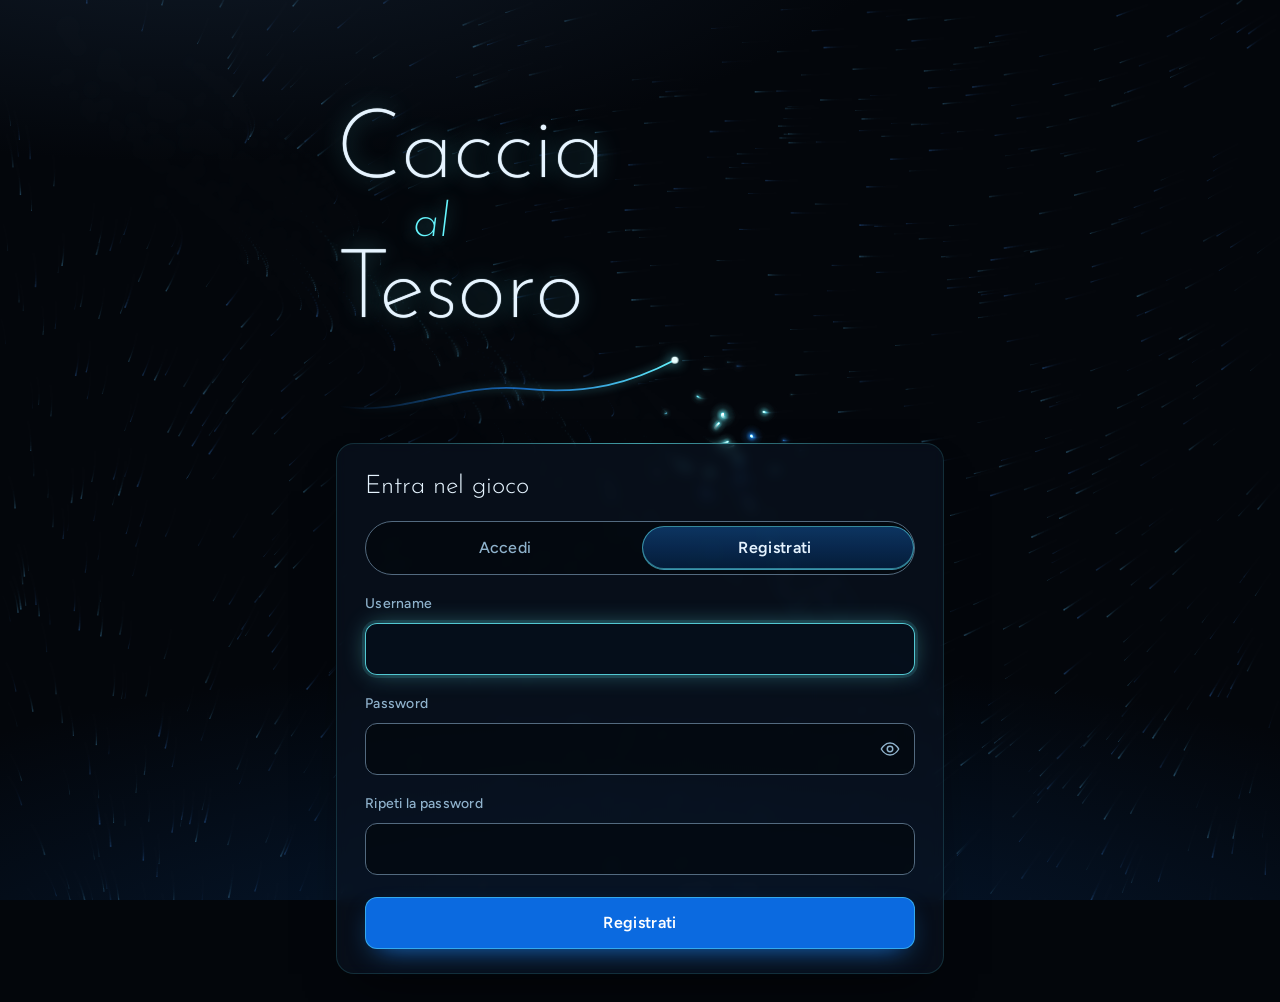
==== index.html @ 1761e74c "fix: remove organizer password note from registration" ====
<!doctype html>
<html lang="it">
<head>
  <meta charset="utf-8">
  <meta name="viewport" content="width=device-width, initial-scale=1, viewport-fit=cover">
  <meta name="theme-color" content="#03060b">
  <meta name="color-scheme" content="dark">
  <title>Caccia al Tesoro</title>
  <meta name="description" content="Una caccia al tesoro tra amici: leggi gli enigmi, uno alla volta, e salva le tue risposte dal telefono.">
  <link rel="icon" href="assets/favicon.svg" type="image/svg+xml">
  <link rel="icon" href="assets/favicon-32.png" type="image/png" sizes="32x32">
  <link rel="apple-touch-icon" href="assets/apple-touch-icon.png">
  <link rel="manifest" href="manifest.webmanifest">
  <meta property="og:type" content="website">
  <meta property="og:locale" content="it_IT">
  <meta property="og:site_name" content="Caccia al Tesoro">
  <meta property="og:title" content="Caccia al Tesoro">
  <meta property="og:description" content="Una caccia al tesoro tra amici: leggi gli enigmi, uno alla volta, e salva le tue risposte dal telefono.">
  <meta property="og:url" content="https://ifrosty-tech.github.io/caccia-al-tesoro-26/">
  <meta property="og:image" content="https://ifrosty-tech.github.io/caccia-al-tesoro-26/assets/og-image.png">
  <meta property="og:image:type" content="image/png">
  <meta property="og:image:width" content="1200">
  <meta property="og:image:height" content="630">
  <meta property="og:image:alt" content="Il titolo Caccia al Tesoro scritto in luce su un mare notturno, con una scia luminosa.">
  <meta name="twitter:card" content="summary_large_image">
  <meta name="twitter:title" content="Caccia al Tesoro">
  <meta name="twitter:description" content="Una caccia al tesoro tra amici: leggi gli enigmi, uno alla volta, e salva le tue risposte dal telefono.">
  <meta name="twitter:image" content="https://ifrosty-tech.github.io/caccia-al-tesoro-26/assets/og-image.png">
  <script>document.documentElement.classList.add("js");</script>
  <link rel="preconnect" href="https://fonts.googleapis.com">
  <link rel="preconnect" href="https://fonts.gstatic.com" crossorigin>
  <link rel="stylesheet" href="https://fonts.googleapis.com/css2?family=Figtree:wght@400;500;600&family=Josefin+Sans:ital,wght@0,200;0,300;0,400;1,200&display=swap">
  <link rel="stylesheet" href="style.css">
</head>
<body>
  <!--
    THESIS: the hunt happens in a black night sea; darkness hides the riddles and living light reveals them. Refuses the parchment-map treasure hunt and the neon hacker terminal.
    OWN-WORLD: abyss #03060b ground, deep current #0a1422 / ghost trace #1a2b3f translucent panels with blue hairlines, electric wake blue for the primary action, luminescent cyan #66f6ff for focus, success and light; thin Josefin Sans display, Figtree body; glow marks state.
    STORY: the player arrives in the dark sea, the title is written in light, they identify themselves, riddles ignite one by one, and saving an answer releases a bloom of light.
    FIRST VIEWPORT: full-bleed living plankton canvas; huge thin stacked title with a glowing wake curve; login panel low in the thumb zone.
    FORM: bioluminescent plankton wake (user-chosen challenger), seed key 5f921f41.
    FINISH: unreviewed and undocumented is unfinished; this build ends with the finish review, the verdict, DESIGN.md, and every shipping raster carrying its provenance
  -->
  <canvas id="sea" class="sea" aria-hidden="true"></canvas>

  <header class="site-header">
    <h1 class="title" aria-label="Caccia al Tesoro">
      <span class="title-line" style="--i: 0" aria-hidden="true">Caccia</span>
      <span class="title-line title-al" style="--i: 1" aria-hidden="true">al</span>
      <span class="title-line" style="--i: 2" aria-hidden="true">Tesoro</span>
      <svg class="wake" viewBox="0 0 320 64" aria-hidden="true" focusable="false">
        <defs>
          <linearGradient id="wake-gradient" x1="0" y1="0" x2="1" y2="0">
            <stop offset="0" stop-color="#1e8bff" stop-opacity="0"></stop>
            <stop offset="0.55" stop-color="#1e8bff" stop-opacity="0.7"></stop>
            <stop offset="1" stop-color="#66f6ff"></stop>
          </linearGradient>
        </defs>
        <path class="wake-path" pathLength="1"
              d="M2 52 C 60 62, 110 30, 170 36 S 270 30, 308 10"></path>
        <circle class="wake-head" cx="308" cy="10" r="3.2"></circle>
      </svg>
    </h1>
    <div id="user-bar" class="user-bar" hidden>
      <span class="user-greeting"><span class="user-hello">Ciao, </span><strong id="user-name"></strong></span>
      <button id="logout-btn" type="button" class="btn-secondary">Esci</button>
    </div>
  </header>

  <main>
    <p id="config-warning" class="notice notice-error" hidden>
      Il sito non è ancora configurato: inserisci l'URL della Web App di Apps Script in
      <code>config.js</code> (vedi README).
    </p>

    <section id="register-section" class="card panel" hidden>
      <h2>Entra nel gioco</h2>
      <form id="register-form" class="auth-form" data-mode="register" novalidate>
        <!-- One form, two modes: the toggle picks what the single submit button does. -->
        <fieldset class="mode-switch">
          <legend class="visually-hidden">Cosa vuoi fare</legend>
          <label class="mode-option">
            <input type="radio" name="auth-mode" value="login">
            <span>Accedi</span>
          </label>
          <label class="mode-option">
            <input type="radio" name="auth-mode" value="register" checked>
            <span>Registrati</span>
          </label>
        </fieldset>

        <div class="field">
          <label for="username-input" class="field-label">Username</label>
          <input id="username-input" name="username" type="text" autocomplete="username"
                 autocapitalize="none" spellcheck="false" minlength="2" maxlength="30" required>
        </div>

        <div class="field">
          <label for="password-input" class="field-label">Password</label>
          <div class="password-wrap">
            <input id="password-input" name="password" type="password" autocomplete="new-password"
                   maxlength="50" required>
            <button id="password-toggle" type="button" class="password-toggle"
                    aria-label="Mostra password" aria-pressed="false" aria-controls="password-input confirm-input">
              <svg class="eye eye-open" viewBox="0 0 24 24" aria-hidden="true" focusable="false">
                <path d="M2.5 12S6 5.5 12 5.5 21.5 12 21.5 12 18 18.5 12 18.5 2.5 12 2.5 12z"></path>
                <circle cx="12" cy="12" r="3"></circle>
              </svg>
              <svg class="eye eye-shut" viewBox="0 0 24 24" aria-hidden="true" focusable="false">
                <path d="M2.5 12S6 5.5 12 5.5 21.5 12 21.5 12 18 18.5 12 18.5 2.5 12 2.5 12z"></path>
                <circle cx="12" cy="12" r="3"></circle>
                <path d="M4 20 20 4"></path>
              </svg>
            </button>
          </div>
        </div>

        <div class="field register-only" id="confirm-field">
          <label for="confirm-input" class="field-label">Ripeti la password</label>
          <input id="confirm-input" name="confirm" type="password" autocomplete="new-password"
                 maxlength="50" aria-describedby="confirm-error">
          <p id="confirm-error" class="field-error" role="alert"></p>
        </div>

        <button id="auth-submit" type="submit" class="auth-submit">Registrati</button>
        <p id="auth-status" class="visually-hidden" role="status"></p>
      </form>
      <p id="register-error" class="error" role="alert"></p>
    </section>

    <section id="puzzles-section" hidden>
      <p id="puzzles-status" class="muted puzzles-status" role="status"></p>
      <!-- Filled by the hash router in app.js: index (#/) or riddle page (#/enigma/<id>). -->
      <div id="puzzles-view"></div>
    </section>
  </main>

  <script src="config.js"></script>
  <script src="plankton.js"></script>
  <script src="app.js"></script>
</body>
</html>
---- style.css ----
/* Night sea world: abyss ground, living plankton light, thin luminous type. */

:root {
  --abyss: #03060b;
  --deep: #0a1422;
  --ghost: #1a2b3f;
  --panel: rgba(10, 20, 34, 0.62);
  --panel-edge: rgba(102, 246, 255, 0.14);
  --field: rgba(3, 6, 11, 0.6);
  --field-edge: #536a7f; /* 3.4:1 against the panel: a field reads as a field */
  --wake: #0b6ae0;
  --wake-bright: #1e8bff;
  --light: #66f6ff;
  --light-soft: rgba(102, 246, 255, 0.35);
  --text: #e6f4ff;
  --muted: #8fb2cc;
  --placeholder: #7d9bb3;
  --error: #ff8f86;
  --radius: 18px;
  --radius-control: 12px;
  --ease-out: cubic-bezier(0.16, 1, 0.3, 1);
  --display: "Josefin Sans", "Futura", "Century Gothic", sans-serif;
  --body: "Figtree", system-ui, -apple-system, "Segoe UI", sans-serif;
  color-scheme: dark;
  accent-color: var(--light);
  scrollbar-color: var(--ghost) transparent;
}

* {
  box-sizing: border-box;
}

html {
  -webkit-text-size-adjust: 100%;
  -webkit-tap-highlight-color: transparent;
}

body {
  margin: 0;
  min-height: 100vh;
  min-height: 100svh;
  display: flex;
  flex-direction: column;
  color: var(--text);
  font: 400 1rem/1.6 var(--body);
  background-color: var(--abyss);
  /* Depth beneath the plankton: deeper water rising from below. */
  background-image:
    radial-gradient(120% 60% at 50% 115%, rgba(11, 60, 120, 0.42), transparent 70%),
    radial-gradient(80% 40% at 15% -10%, rgba(26, 43, 63, 0.55), transparent 70%);
  background-attachment: fixed;
  overflow-x: hidden;
}

::selection {
  background: rgba(102, 246, 255, 0.28);
  color: #ffffff;
}

::-webkit-scrollbar {
  width: 8px;
}

::-webkit-scrollbar-thumb {
  background: var(--ghost);
  border-radius: 8px;
}

.sea {
  position: fixed;
  inset: 0 auto auto 0;
  z-index: -1;
  pointer-events: none;
}

[hidden] {
  display: none !important;
}

/* ---------- Header: hero on login, compact while playing ---------- */

.site-header,
main {
  width: 100%;
  max-width: 640px;
  margin: 0 auto;
  padding-inline: max(16px, env(safe-area-inset-left)) max(16px, env(safe-area-inset-right));
}

.site-header {
  flex: 1;
  display: flex;
  flex-direction: column;
  justify-content: center;
  padding-top: max(40px, env(safe-area-inset-top));
  padding-bottom: 24px;
}

.title {
  position: relative;
  display: flex;
  flex-direction: column;
  margin: 0;
  font-family: var(--display);
  font-weight: 200;
  font-size: clamp(3.6rem, 19vw, 6rem);
  line-height: 0.95;
  letter-spacing: -0.01em;
  color: var(--text);
  text-shadow:
    0 0 1px rgba(230, 244, 255, 0.9),
    0 0 22px rgba(102, 246, 255, 0.38);
}

.title-line {
  display: block;
}

.title-al {
  margin: 0.05em 0 0.02em 1.6em;
  font-size: 0.5em;
  font-style: italic;
  color: var(--light);
  text-shadow: 0 0 18px rgba(102, 246, 255, 0.6);
}

.wake {
  display: block;
  width: min(100%, 22rem);
  height: auto;
  margin-top: 0.1em;
  overflow: visible;
}

.wake-path {
  fill: none;
  stroke: url(#wake-gradient);
  stroke-width: 1.6;
  stroke-linecap: round;
  filter: drop-shadow(0 0 4px rgba(102, 246, 255, 0.7));
}

.wake-head {
  fill: #e9feff;
  filter: drop-shadow(0 0 6px var(--light));
}

.user-bar {
  display: flex;
  align-items: center;
  gap: 12px;
  flex-shrink: 0;
  padding: 4px 4px 4px 14px;
  border: 1px solid var(--panel-edge);
  border-radius: 999px;
  background: var(--panel);
  backdrop-filter: blur(8px);
  -webkit-backdrop-filter: blur(8px);
  font-size: 0.9rem;
  color: var(--muted);
}

.user-bar strong {
  color: var(--text);
  font-weight: 600;
}

/* A long username shortens instead of pushing the header past the screen. */
.user-greeting {
  min-width: 0;
  overflow: hidden;
  text-overflow: ellipsis;
  white-space: nowrap;
}

/* Playing: the title condenses into one quiet line at the top. */
.is-playing .site-header {
  flex: none;
  position: sticky;
  top: 0;
  z-index: 2;
  flex-direction: row;
  flex-wrap: nowrap;
  align-items: center;
  justify-content: space-between;
  gap: 12px;
  padding-top: max(12px, env(safe-area-inset-top));
  padding-bottom: 12px;
  /* Full-width veil (no seam at the column edge on wide screens), content kept in the column. */
  max-width: none;
  padding-inline:
    max(16px, env(safe-area-inset-left), calc((100% - 608px) / 2))
    max(16px, env(safe-area-inset-right), calc((100% - 608px) / 2));
  background: linear-gradient(var(--abyss) 40%, rgba(3, 6, 11, 0));
}

.is-playing .title {
  flex-shrink: 0;
}

.is-playing .user-bar {
  flex-shrink: 1;
  min-width: 0;
}

/* Small phones: the greeting gives way to the name, so the header fits in one row. */
@media (max-width: 379px) {
  .user-hello {
    display: none;
  }
}

.is-playing .title {
  flex-direction: row;
  gap: 0.28em;
  font-size: clamp(1.05rem, 5vw, 1.5rem);
  white-space: nowrap;
  font-weight: 300;
  line-height: 1.2;
  letter-spacing: 0.01em;
}

.is-playing .title-al {
  margin: 0;
  font-size: 1em;
}

.is-playing .wake {
  display: none;
}

/* ---------- Main ---------- */

main {
  padding-bottom: max(28px, env(safe-area-inset-bottom));
}

.is-playing main {
  flex: 1;
}

h2 {
  margin: 0 0 6px;
  font-family: var(--display);
  font-weight: 300;
  font-size: 1.6rem;
  line-height: 1.2;
  letter-spacing: 0;
  text-wrap: balance;
}

p {
  margin: 0;
}

.muted {
  color: var(--muted);
}

.card {
  position: relative;
  background: var(--panel);
  border: 1px solid var(--panel-edge);
  border-radius: var(--radius);
  padding: 22px 20px 20px;
  backdrop-filter: blur(6px);
  -webkit-backdrop-filter: blur(6px);
  box-shadow: 0 24px 48px -24px rgba(0, 0, 0, 0.8);
}

/* A hairline of light along the top edge of every panel. */
.card::before {
  content: "";
  position: absolute;
  top: -1px;
  left: 18px;
  right: 18px;
  height: 1px;
  background: linear-gradient(90deg, transparent, rgba(102, 246, 255, 0.55), transparent);
  pointer-events: none;
}

.row {
  display: flex;
  gap: 10px;
}

.hint {
  margin-top: 16px;
  font-size: 0.875rem;
}

.error {
  margin-top: 10px;
  min-height: 1.6em;
  color: var(--error);
  font-size: 0.95rem;
}

.error:empty {
  margin-top: 0;
  min-height: 0;
}

/* ---------- Controls ---------- */

input[type="text"],
input[type="password"] {
  flex: 1;
  min-width: 0;
  min-height: 50px;
  padding: 12px 16px;
  font: inherit;
  font-size: 1rem; /* 16px keeps iOS from zooming on focus */
  color: var(--text);
  caret-color: var(--light);
  background: var(--field);
  border: 1px solid var(--field-edge);
  border-radius: var(--radius-control);
  transition:
    border-color 0.4s var(--ease-out),
    box-shadow 0.4s var(--ease-out),
    background-color 0.4s var(--ease-out);
}

input::placeholder {
  color: var(--placeholder);
  opacity: 1;
}

input[type="text"]:focus,
input[type="password"]:focus {
  outline: none;
  border-color: rgba(102, 246, 255, 0.8);
  background: rgba(6, 16, 28, 0.85);
  box-shadow:
    0 0 0 3px rgba(102, 246, 255, 0.12),
    0 0 24px -4px rgba(102, 246, 255, 0.45);
}

button {
  position: relative;
  isolation: isolate;
  overflow: hidden;
  min-height: 50px;
  padding: 12px 20px;
  font: inherit;
  font-weight: 600;
  letter-spacing: 0.02em;
  color: #ffffff;
  background: var(--wake);
  border: 1px solid rgba(102, 246, 255, 0.45);
  border-radius: var(--radius-control);
  box-shadow: 0 10px 28px -12px rgba(30, 139, 255, 0.9);
  cursor: pointer;
  touch-action: manipulation;
  transition:
    transform 0.25s var(--ease-out),
    box-shadow 0.4s var(--ease-out),
    border-color 0.4s var(--ease-out);
}

/* Light sweeping through the button like a wake passing under it. */
button::after {
  content: "";
  position: absolute;
  inset: 0;
  z-index: -1;
  background: linear-gradient(110deg, transparent 30%, rgba(190, 252, 255, 0.45) 50%, transparent 70%);
  transform: translateX(-120%);
  transition: transform 0.8s var(--ease-out);
  pointer-events: none;
}

button:hover::after,
button:focus-visible::after,
button:active::after {
  transform: translateX(120%);
}

button:hover {
  box-shadow: 0 12px 32px -10px rgba(30, 139, 255, 1);
}

button:active {
  transform: scale(0.97);
}

button:focus-visible,
a:focus-visible {
  outline: 2px solid var(--light);
  outline-offset: 3px;
}

button:disabled {
  cursor: progress;
  animation: dim-pulse 1.4s ease-in-out infinite;
}

.btn-secondary {
  color: var(--text);
  background: rgba(3, 6, 11, 0.35);
  border-color: var(--field-edge);
  box-shadow: none;
  font-weight: 500;
}

.btn-secondary:hover {
  border-color: rgba(102, 246, 255, 0.6);
  box-shadow: 0 0 20px -6px rgba(102, 246, 255, 0.5);
}

.user-bar .btn-secondary {
  flex-shrink: 0;
  min-height: 44px;
  padding: 6px 18px;
  border-radius: 999px;
}

@keyframes dim-pulse {
  50% {
    opacity: 0.6;
    box-shadow: 0 0 26px -6px rgba(102, 246, 255, 0.7);
  }
}

/* ---------- Loader: a glint of light runs down a small wake, and its head flares ---------- */

.loader {
  --loader-base: rgba(143, 178, 204, 0.3);
  --loader-light: var(--light);
  --loader-beat: 1.8s;
  display: inline-flex;
  align-items: center;
  gap: 10px;
  max-width: 100%;
  /* Top, not middle: the loader then adds nothing to the line box it replaces. */
  vertical-align: top;
}

.loader-wake {
  flex-shrink: 0;
  width: 42px;
  height: 14px;
  overflow: visible;
}

.loader-wake path {
  fill: none;
  stroke-linecap: round;
}

.loader-trail {
  stroke: var(--loader-base);
  stroke-width: 1.4;
}

/* One dash shorter than the path, starting before it and ending past it: a travelling glint. */
.loader-haze,
.loader-glint {
  stroke: var(--loader-light);
  stroke-dasharray: 0.34 1.4;
  stroke-dashoffset: 0.34;
  animation: loader-run var(--loader-beat) cubic-bezier(0.5, 0, 0.3, 1) infinite;
}

.loader-haze {
  stroke-width: 4.5;
  opacity: 0.25;
}

.loader-glint {
  stroke-width: 1.7;
}

.loader-head {
  fill: var(--loader-light);
  transform-box: fill-box;
  transform-origin: center;
  animation: loader-flare var(--loader-beat) ease-out infinite;
}

/* Plankton beside the wake light up as the glint passes them. */
.loader-speck {
  fill: var(--loader-light);
  opacity: 0.12;
  animation: loader-twinkle var(--loader-beat) ease-in-out infinite;
}

.loader-speck-far {
  animation-delay: 0.4s;
}

.loader-text {
  min-width: 0;
}

@keyframes loader-run {
  to {
    stroke-dashoffset: -1.06;
  }
}

@keyframes loader-flare {
  0%,
  52%,
  100% {
    opacity: 0.45;
    transform: scale(0.8);
  }
  68% {
    opacity: 1;
    transform: scale(1.4);
  }
}

@keyframes loader-twinkle {
  0%,
  100% {
    opacity: 0.12;
  }
  35% {
    opacity: 0.85;
  }
}

/* Reduced motion: the whole wake stays lit and only breathes, still reading as "working". */
@keyframes loader-breathe {
  50% {
    opacity: 0.4;
  }
}

/* The pending button keeps its size and colour; the loader inside it is the signal. */
button.is-pending {
  animation: none;
}

/* Save waits beside its status line: the button itself just rests. */
.answer-form button.is-pending {
  opacity: 0.6;
}

.auth-submit .loader {
  --loader-base: rgba(233, 254, 255, 0.32);
  --loader-light: #e9feff;
}

/* One line, always: the button never grows while it waits. */
.auth-submit .loader-text {
  overflow: hidden;
  white-space: nowrap;
  text-overflow: ellipsis;
}

/* Saved: a ring of light with a check that draws itself. */
.check-badge {
  flex-shrink: 0;
  width: 18px;
  height: 18px;
  overflow: visible;
}

.badge-ring {
  fill: rgba(102, 246, 255, 0.14);
  stroke: var(--light);
  stroke-width: 1.2;
}

.badge-check {
  fill: none;
  stroke: #e9feff;
  stroke-width: 1.8;
  stroke-linecap: round;
  stroke-linejoin: round;
  stroke-dasharray: 1;
  stroke-dashoffset: 1;
  animation: badge-draw 0.5s var(--ease-out) 0.1s forwards;
}

@keyframes badge-draw {
  to {
    stroke-dashoffset: 0;
  }
}

/* ---------- Login / registration: one form, two modes ---------- */

.auth-form {
  display: flex;
  flex-direction: column;
  gap: 18px;
  margin-top: 18px;
}

/* Segmented toggle built from native radios: arrow keys move between the modes. */
.mode-switch {
  position: relative;
  display: grid;
  grid-template-columns: 1fr 1fr;
  margin: 0;
  padding: 4px;
  min-width: 0;
  border: 1px solid var(--field-edge);
  border-radius: 999px;
  background: var(--field);
}

/* The lit half slides under the chosen mode. */
.mode-switch::before {
  content: "";
  position: absolute;
  top: 4px;
  bottom: 4px;
  left: 4px;
  width: calc(50% - 4px);
  border: 1px solid rgba(102, 246, 255, 0.5);
  border-radius: 999px;
  background: linear-gradient(180deg, rgba(30, 139, 255, 0.34), rgba(11, 106, 224, 0.2));
  box-shadow: inset 0 -1px 0 rgba(102, 246, 255, 0.45);
  transition: transform 0.45s var(--ease-out);
  pointer-events: none;
}

.auth-form[data-mode="register"] .mode-switch::before {
  transform: translateX(100%);
}

.mode-option {
  position: relative;
  z-index: 1;
  display: grid;
  cursor: pointer;
}

.mode-option input {
  position: absolute;
  inset: 0;
  margin: 0;
  opacity: 0;
  cursor: pointer;
}

.mode-option span {
  display: grid;
  place-items: center;
  min-height: 44px;
  border-radius: 999px;
  font-weight: 500;
  letter-spacing: 0.02em;
  color: var(--muted);
  transition: color 0.3s var(--ease-out);
}

.mode-option input:checked + span {
  color: var(--text);
  font-weight: 600;
}

.mode-option:hover input:not(:checked):not(:disabled) + span {
  color: var(--text);
}

.mode-option input:focus-visible + span {
  outline: 2px solid var(--light);
  outline-offset: 2px;
}

.mode-option input:disabled,
.mode-option input:disabled + span {
  cursor: progress;
}

.field {
  display: flex;
  flex-direction: column;
  gap: 8px;
}

.field-label {
  font-size: 0.875rem;
  font-weight: 500;
  letter-spacing: 0.02em;
  color: var(--muted);
}

.field-error {
  font-size: 0.9rem;
  line-height: 1.45;
  color: var(--error);
}

.field-error:empty {
  display: none;
}

input[aria-invalid="true"],
input[aria-invalid="true"]:focus {
  border-color: var(--error);
}

/* Fields that only exist while registering. */
.auth-form[data-mode="login"] .register-only {
  display: none;
}

.password-wrap {
  position: relative;
  display: flex;
}

.password-wrap input {
  padding-right: 52px;
}

/* Show/hide sits inside the field, out of the way of the text. */
.password-toggle {
  position: absolute;
  top: 50%;
  right: 3px;
  display: grid;
  place-items: center;
  width: 44px;
  min-height: 44px;
  height: 44px;
  padding: 0;
  color: var(--muted);
  background: transparent;
  border: 0;
  border-radius: 10px;
  box-shadow: none;
  transform: translateY(-50%);
}

.password-toggle::after {
  display: none;
}

.password-toggle:hover {
  color: var(--light);
  box-shadow: none;
}

.password-toggle:active {
  transform: translateY(-50%) scale(0.92);
}

.password-toggle:disabled {
  animation: none;
  opacity: 0.5;
}

.eye {
  width: 22px;
  height: 22px;
  fill: none;
  stroke: currentColor;
  stroke-width: 1.6;
  stroke-linecap: round;
  stroke-linejoin: round;
}

.eye-shut,
.password-toggle[aria-pressed="true"] .eye-open {
  display: none;
}

.password-toggle[aria-pressed="true"] .eye-shut {
  display: block;
}

.auth-submit {
  margin-top: 4px;
}

/* ---------- Riddles ---------- */

.puzzles-status:empty {
  display: none;
}

.puzzles-status {
  padding: 32px 0;
  text-align: center;
  font-family: var(--display);
  font-weight: 300;
  font-size: 1.25rem;
  animation: breathe 2.4s ease-in-out infinite;
}

@keyframes breathe {
  50% {
    color: var(--text);
    text-shadow: 0 0 16px var(--light-soft);
  }
}

/* Route headings take focus for screen readers; the view change itself is the visible cue. */
.view [tabindex="-1"]:focus {
  outline: none;
}

.chevron {
  flex-shrink: 0;
  width: 20px;
  height: 20px;
  fill: none;
  stroke: currentColor;
  stroke-width: 1.6;
  stroke-linecap: round;
  stroke-linejoin: round;
}

/* Index: the collected clues, counted and drawn as a line of light. */
.progress {
  display: grid;
  grid-template-columns: minmax(0, 1fr) auto;
  align-items: baseline;
  column-gap: 16px;
  margin: 16px 0 28px;
}

.progress-title {
  margin: 0;
  font-size: clamp(1.9rem, 8.5vw, 2.5rem);
  font-weight: 200;
  line-height: 1.1;
  text-shadow: 0 0 18px rgba(102, 246, 255, 0.3);
}

.progress-count {
  font-family: var(--display);
  font-weight: 300;
  font-size: 1.25rem;
  letter-spacing: 0.06em;
  color: var(--muted);
  font-variant-numeric: tabular-nums;
  white-space: nowrap;
}

.progress-found {
  font-weight: 400;
  color: var(--light);
  text-shadow: 0 0 12px rgba(102, 246, 255, 0.6);
}

/* One segment per riddle, in the same order as the tiles. */
.progress-line {
  grid-column: 1 / -1;
  display: flex;
  gap: 6px;
  margin-top: 16px;
}

.progress-line span {
  flex: 1;
  height: 2px;
  border-radius: 2px;
  background: rgba(143, 178, 204, 0.2);
}

.progress-line .is-lit {
  background: linear-gradient(90deg, var(--wake-bright), var(--light));
  box-shadow: 0 0 8px rgba(102, 246, 255, 0.65);
}

/* The clue just collected draws itself into the line. */
.progress-line .is-fresh {
  transform-origin: left center;
  animation: kindle 1.4s var(--ease-out) 0.35s backwards;
}

@keyframes kindle {
  from {
    transform: scaleX(0);
    box-shadow: none;
  }
}

.route-notice {
  margin: 16px 0 0;
  padding: 12px 16px;
  border: 1px solid var(--panel-edge);
  border-radius: var(--radius-control);
  background: var(--panel);
  font-size: 0.95rem;
}

.tiles {
  display: flex;
  flex-direction: column;
  gap: 12px;
  margin: 0;
  padding: 0;
  list-style: none;
}

/* Each tile is one tap target: light, title and clue, chevron. */
.tile {
  position: relative;
  display: grid;
  grid-template-columns: auto minmax(0, 1fr) auto;
  align-items: center;
  column-gap: 14px;
  min-height: 80px;
  padding: 16px 12px 16px 18px;
  color: var(--text);
  text-decoration: none;
  background: rgba(10, 20, 34, 0.42);
  border: 1px solid rgba(143, 178, 204, 0.12);
  border-radius: var(--radius);
  backdrop-filter: blur(6px);
  -webkit-backdrop-filter: blur(6px);
  touch-action: manipulation;
  transition:
    background-color 0.4s var(--ease-out),
    border-color 0.4s var(--ease-out),
    box-shadow 0.5s var(--ease-out),
    transform 0.25s var(--ease-out);
}

.tile.is-solved {
  background: var(--panel);
  border-color: var(--panel-edge);
  box-shadow: 0 24px 48px -28px rgba(0, 0, 0, 0.85);
}

/* The panel's hairline of light, only on collected clues. */
.tile.is-solved::before {
  content: "";
  position: absolute;
  top: -1px;
  left: 18px;
  right: 18px;
  height: 1px;
  background: linear-gradient(90deg, transparent, rgba(102, 246, 255, 0.55), transparent);
  pointer-events: none;
}

.tile:hover {
  background: rgba(14, 28, 46, 0.7);
  border-color: rgba(102, 246, 255, 0.4);
  box-shadow: 0 18px 40px -24px rgba(30, 139, 255, 0.75);
}

.tile:active {
  transform: scale(0.985);
  transition-duration: 0.1s;
}

/* Dark: a hollow ring. Collected: a living point of light. */
/* Sits on the title's first line, however many lines the title takes. */
.tile-light {
  align-self: start;
  margin-top: 8px;
  width: 10px;
  height: 10px;
  border-radius: 50%;
  border: 1px solid rgba(143, 178, 204, 0.5);
}

.tile.is-solved .tile-light {
  border-color: transparent;
  background: #e9feff;
  box-shadow:
    0 0 0 3px rgba(102, 246, 255, 0.14),
    0 0 12px 2px var(--light);
}

.tile-body {
  display: flex;
  flex-direction: column;
  gap: 4px;
  min-width: 0;
}

.tile-title {
  margin: 0;
  font-family: var(--display);
  font-weight: 300;
  font-size: clamp(1.2rem, 5.6vw, 1.375rem);
  line-height: 1.2;
  overflow-wrap: anywhere;
}

.tile-clue {
  font-size: 0.9375rem;
  line-height: 1.45;
  color: var(--muted);
  overflow-wrap: anywhere;
}

/* The collected answer, kept to two lines on the index. */
.tile.is-solved .tile-clue {
  display: -webkit-box;
  -webkit-box-orient: vertical;
  -webkit-line-clamp: 2;
  line-clamp: 2;
  overflow: hidden;
  font-weight: 500;
  color: #bdf8ff;
}

.tile-arrow {
  color: var(--muted);
  transition:
    color 0.4s var(--ease-out),
    transform 0.4s var(--ease-out);
}

.tile:hover .tile-arrow,
.tile:focus-visible .tile-arrow {
  color: var(--light);
  transform: translateX(3px);
}

/* Locked: the ring waits, breathing faintly, while the time runs down. */
.tile.is-locked .tile-title {
  color: var(--muted);
}

.tile.is-locked .tile-light {
  border-color: rgba(102, 246, 255, 0.5);
  animation: tile-wait 3.2s ease-in-out infinite;
}

@keyframes tile-wait {
  50% {
    border-color: rgba(102, 246, 255, 0.9);
    box-shadow: 0 0 10px 1px rgba(102, 246, 255, 0.45);
  }
}

.tile-countdown {
  color: var(--light);
  font-weight: 500;
  letter-spacing: 0.04em;
  font-variant-numeric: tabular-nums;
  white-space: nowrap;
}

/* Riddle page */
.riddle-nav {
  display: flex;
  align-items: center;
  justify-content: space-between;
  gap: 12px;
  margin: 8px 0 12px;
}

.back-link {
  display: inline-flex;
  align-items: center;
  gap: 4px;
  min-height: 44px;
  margin-left: -10px;
  padding: 0 16px 0 8px;
  border-radius: 999px;
  color: var(--muted);
  font-weight: 500;
  text-decoration: none;
  touch-action: manipulation;
  transition: color 0.4s var(--ease-out);
}

.back-link:hover {
  color: var(--light);
}

.back-arrow {
  transform: scaleX(-1);
  transition: transform 0.4s var(--ease-out);
}

.back-link:hover .back-arrow {
  transform: scaleX(-1) translateX(3px);
}

/* Where this riddle sits in the hunt: "I di II". */
.riddle-position {
  /* Josefin sits high in its line box: nudged onto the back link's baseline. */
  padding: 3px 4px 0 0;
  font-family: var(--display);
  font-weight: 400;
  font-size: 1.0625rem;
  letter-spacing: 0.05em;
  color: var(--muted);
  white-space: nowrap;
}

.riddle-position-current {
  font-weight: 400;
  color: var(--light);
}

.riddle-head {
  margin-bottom: 20px;
}

.riddle-title {
  margin: 0;
  font-size: clamp(2.1rem, 10vw, 2.75rem);
  font-weight: 200;
  line-height: 1.1;
  text-shadow: 0 0 18px rgba(102, 246, 255, 0.3);
}

.riddle-subtitle {
  margin-top: 10px;
  max-width: 40ch;
  font-family: var(--display);
  font-weight: 300;
  font-style: italic;
  font-size: 1.25rem;
  line-height: 1.35;
  color: #bdf8ff;
  text-wrap: balance;
}

.puzzle-text {
  max-width: 62ch;
  margin-bottom: 28px;
  white-space: pre-line;
  font-size: 1.0625rem;
  line-height: 1.7;
  overflow-wrap: break-word;
}

.puzzle-text.is-empty {
  display: none;
}

/* The player is the riddle: a small label and a wake hairline name it. */
.riddle-media {
  margin-bottom: 28px;
}

.riddle-media .audio-player {
  margin-bottom: 0;
}

.media-label {
  display: flex;
  align-items: center;
  gap: 12px;
  margin-bottom: 12px;
  font-size: 0.8125rem;
  font-weight: 500;
  letter-spacing: 0.06em;
  color: var(--muted);
}

.media-label::after {
  content: "";
  flex: 1;
  height: 1px;
  background: linear-gradient(90deg, rgba(102, 246, 255, 0.35), transparent);
}

/* Optional hint, folded until asked for. */
.riddle-hint {
  margin: -8px 0 24px;
}

.riddle-hint summary {
  display: inline-flex;
  align-items: center;
  gap: 6px;
  min-height: 44px;
  margin-left: -2px;
  padding: 0 4px 0 2px;
  border-radius: 999px;
  color: var(--muted);
  font-weight: 500;
  list-style: none;
  cursor: pointer;
  touch-action: manipulation;
  transition: color 0.3s var(--ease-out);
}

.riddle-hint summary::-webkit-details-marker {
  display: none;
}

.riddle-hint summary:hover,
.riddle-hint[open] summary {
  color: var(--light);
}

.riddle-hint summary:focus-visible {
  outline: 2px solid var(--light);
  outline-offset: 3px;
}

.hint-arrow {
  width: 18px;
  height: 18px;
  transform: rotate(90deg);
  transition: transform 0.35s var(--ease-out);
}

.riddle-hint[open] .hint-arrow {
  transform: rotate(-90deg);
}

.riddle-hint-text {
  max-width: 62ch;
  margin-top: 4px;
  padding-left: 14px;
  border-left: 1px solid rgba(102, 246, 255, 0.35);
  white-space: pre-line;
  line-height: 1.6;
  overflow-wrap: break-word;
}

/* The answer sits apart from the riddle, behind a faint line of water. */
.answer-form {
  padding-top: 20px;
  border-top: 1px solid rgba(143, 178, 204, 0.14);
}

.answer-label {
  display: block;
  margin-bottom: 10px;
  font-size: 0.875rem;
  font-weight: 500;
  letter-spacing: 0.02em;
  color: var(--muted);
}

.save-status {
  display: flex;
  align-items: center;
  gap: 8px;
  margin-top: 10px;
  min-height: 1.5em;
  font-size: 0.9rem;
  line-height: 1.5; /* text, loader and badge all fit the reserved line: no jump */
  color: var(--muted);
}

.save-status.ok {
  color: var(--light);
  text-shadow: 0 0 12px rgba(102, 246, 255, 0.55);
}

.save-status.error {
  color: var(--error);
}

/* ---------- Riddle media: an orb of light that sends pulses down its wake ---------- */

/* The orb carries the light around its button: halo, ripples, searching arc. */
.orb {
  --orb: 52px;
  position: relative;
  isolation: isolate;
  display: grid;
  width: var(--orb);
  height: var(--orb);
}

.orb::before,
.orb::after {
  content: "";
  position: absolute;
  z-index: -1;
  border-radius: 50%;
  pointer-events: none;
}

/* Ripple or searching arc; dark otherwise. */
.orb::before {
  inset: 0;
  opacity: 0;
}

/* Halo: the water around the orb glows. */
.orb::after {
  inset: -16px;
  background: radial-gradient(closest-side, rgba(102, 246, 255, 0.36), rgba(30, 139, 255, 0.16) 60%, transparent);
  opacity: 0;
  transition: opacity 0.9s var(--ease-out);
}

.orb-button {
  display: grid;
  place-items: center;
  width: var(--orb);
  min-height: var(--orb);
  height: var(--orb);
  padding: 0;
  border-radius: 50%;
  color: #e9feff;
  background: radial-gradient(circle at 50% 35%, var(--wake-bright), var(--wake) 70%);
  border-color: var(--light-soft);
  box-shadow:
    0 8px 22px -10px rgba(30, 139, 255, 0.95),
    0 0 18px -6px rgba(102, 246, 255, 0.45);
  transition:
    transform 0.25s var(--ease-out),
    box-shadow 0.4s var(--ease-out),
    border-color 0.6s var(--ease-out),
    opacity 0.6s var(--ease-out);
}

.orb-button:hover {
  box-shadow:
    0 10px 26px -8px rgba(30, 139, 255, 1),
    0 0 24px -4px rgba(102, 246, 255, 0.6);
}

/* Press: the orb gives under the thumb, quickly. */
.orb-button:active {
  transform: scale(0.9);
  transition-duration: 0.1s;
}

/* The icons of a button share one cell and turn into each other. */
.media-icon {
  grid-area: 1 / 1;
  width: 22px;
  height: 22px;
  fill: currentColor;
  filter: drop-shadow(0 0 4px rgba(233, 254, 255, 0.6));
  transition:
    opacity 0.2s var(--ease-out),
    transform 0.35s var(--ease-out);
}

.icon-play {
  translate: 1px 0; /* optical centre of the triangle */
}

.icon-pause {
  opacity: 0;
  transform: scale(0.4) rotate(-90deg);
}

.icon-replay {
  opacity: 0;
  transform: scale(0.4) rotate(120deg);
}

/* .is-sounding, not .is-playing: body.is-playing already means "logged in". */
.audio-player.is-sounding .icon-play,
.video-player.is-sounding .video-toggle .icon-play,
.video-player.is-ended .icon-play {
  opacity: 0;
  transform: scale(0.4) rotate(90deg);
}

.audio-player.is-sounding .icon-pause,
.video-player.is-sounding .video-toggle .icon-pause,
.video-player.is-ended .icon-replay {
  opacity: 1;
  transform: none;
}

/* Sounding: the orb is fully lit and the water around it glows. */
.audio-player.is-sounding .audio-toggle,
.video-player.is-sounding .video-toggle {
  border-color: rgba(102, 246, 255, 0.8);
}

.audio-player.is-sounding .audio-orb::after,
.video-player.is-sounding .video-bar-orb::after,
.video-big-orb::after {
  opacity: 1;
}

/* Rings of light leave the orb: while the audio sounds, or while the video waits for its first play. */
.audio-player.is-sounding:not(.is-loading) .audio-orb::before,
.video-player:not(.is-started):not(.is-loading):not(.is-error) .video-big-orb::before {
  border: 1px solid rgba(102, 246, 255, 0.7);
  box-shadow: 0 0 12px rgba(102, 246, 255, 0.35);
  animation: orb-ripple var(--ripple, var(--pulse, 2.8s)) var(--ease-out) infinite;
}

@keyframes orb-ripple {
  0% {
    opacity: 0.9;
    transform: scale(1);
  }
  55%,
  100% {
    opacity: 0;
    transform: scale(1.75);
  }
}

/* Buffering: a light circles the orb, searching the dark; the button stays pressable. */
.audio-player.is-loading .audio-orb::before,
.video-player.is-loading .video-big-orb::before {
  inset: -5px;
  opacity: 1;
  background: conic-gradient(transparent 55%, rgba(30, 139, 255, 0.5) 80%, var(--light));
  -webkit-mask: radial-gradient(farthest-side, transparent calc(100% - 2px), #000 calc(100% - 1.5px));
  mask: radial-gradient(farthest-side, transparent calc(100% - 2px), #000 calc(100% - 1.5px));
  animation: orb-search 1.4s linear infinite;
}

.audio-player.is-loading .audio-toggle,
.video-player.is-loading .orb-button {
  opacity: 0.8;
}

@keyframes orb-search {
  to {
    transform: rotate(1turn);
  }
}

/* Error: the light goes out quietly; the message below says why. */
.audio-player.is-error .orb-button,
.video-player.is-error .orb-button {
  animation: none;
  opacity: 0.4;
  cursor: not-allowed;
  box-shadow: none;
}

.wake-bar {
  --progress: 0%;
  position: relative;
}

/* The range stays 44px tall for touch; only a 3px wake is drawn inside it. */
.wake-seek {
  --wake-fill: linear-gradient(90deg, var(--wake-bright), var(--light));
  display: block;
  width: 100%;
  height: 44px;
  margin: 0;
  background: transparent;
  cursor: pointer;
  -webkit-appearance: none;
  appearance: none;
  touch-action: pan-y;
}

.wake-seek:disabled {
  cursor: default;
}

.wake-seek:focus-visible {
  outline: none;
}

.wake-seek::-webkit-slider-runnable-track {
  height: 3px;
  border-radius: 3px;
  background:
    var(--wake-fill) 0 0 / var(--progress) 100% no-repeat,
    rgba(143, 178, 204, 0.22);
  box-shadow: 0 0 10px -2px rgba(102, 246, 255, 0.45);
}

.wake-seek::-moz-range-track {
  height: 3px;
  border-radius: 3px;
  background: rgba(143, 178, 204, 0.22);
}

.wake-seek::-moz-range-progress {
  height: 3px;
  border-radius: 3px;
  background: var(--wake-fill);
  box-shadow: 0 0 10px -2px rgba(102, 246, 255, 0.6);
}

/* The thumb is the wake's bright head. */
.wake-seek::-webkit-slider-thumb {
  width: 14px;
  height: 14px;
  margin-top: -5.5px;
  border: 0;
  border-radius: 50%;
  background: #e9feff;
  box-shadow: 0 0 10px 1px var(--light);
  -webkit-appearance: none;
  appearance: none;
  transition: box-shadow 0.3s var(--ease-out), transform 0.25s var(--ease-out);
}

.wake-seek::-moz-range-thumb {
  width: 14px;
  height: 14px;
  border: 0;
  border-radius: 50%;
  background: #e9feff;
  box-shadow: 0 0 10px 1px var(--light);
  transition: box-shadow 0.3s var(--ease-out), transform 0.25s var(--ease-out);
}

.wake-seek:active::-webkit-slider-thumb {
  transform: scale(1.25);
}

.wake-seek:active::-moz-range-thumb {
  transform: scale(1.25);
}

/* Focus ring in the site's focus colour, drawn around the thumb. */
.wake-seek:focus-visible::-webkit-slider-thumb {
  box-shadow:
    0 0 0 3px var(--abyss),
    0 0 0 5px var(--light),
    0 0 16px 2px var(--light);
}

.wake-seek:focus-visible::-moz-range-thumb {
  box-shadow:
    0 0 0 3px var(--abyss),
    0 0 0 5px var(--light),
    0 0 16px 2px var(--light);
}

.wake-seek:disabled::-webkit-slider-thumb {
  background: var(--ghost);
  box-shadow: none;
}

.wake-seek:disabled::-moz-range-thumb {
  background: var(--ghost);
  box-shadow: none;
}

/* A glint of light runs along the played wake, from the orb to the head... */
.wake-glint {
  position: absolute;
  top: 50%;
  left: 0;
  width: var(--progress);
  height: 10px;
  margin-top: -5px;
  overflow: hidden;
  pointer-events: none;
}

.wake-glint::before {
  content: "";
  position: absolute;
  inset: 0;
  background: radial-gradient(closest-side, #f2feff, rgba(102, 246, 255, 0.55) 45%, transparent) 100% 50% / 40px 100% no-repeat;
  opacity: 0;
  transform: translateX(-100%);
}

.is-sounding:not(.is-loading) .wake-glint::before {
  animation: wake-glint var(--pulse, 2.8s) cubic-bezier(0.5, 0, 0.3, 1) infinite;
}

/* ...and the head flares as the glint reaches it (unless the focus ring is showing). */
.is-sounding:not(.is-loading) .wake-seek:not(:focus-visible)::-webkit-slider-thumb {
  animation: wake-flare var(--pulse, 2.8s) ease-out infinite;
}

.is-sounding:not(.is-loading) .wake-seek:not(:focus-visible)::-moz-range-thumb {
  animation: wake-flare var(--pulse, 2.8s) ease-out infinite;
}

@keyframes wake-glint {
  0% {
    opacity: 0;
    transform: translateX(-100%);
  }
  12% {
    opacity: 1;
  }
  60% {
    opacity: 1;
    transform: translateX(0);
  }
  72%,
  100% {
    opacity: 0;
    transform: translateX(0);
  }
}

@keyframes wake-flare {
  0%,
  52%,
  100% {
    box-shadow: 0 0 10px 1px var(--light);
  }
  64% {
    box-shadow: 0 0 18px 5px var(--light);
  }
}

.media-time {
  display: flex;
  justify-content: space-between;
  margin-top: -8px;
  font-size: 0.8125rem;
  line-height: 1.4;
  letter-spacing: 0.04em;
  color: var(--muted);
  font-variant-numeric: tabular-nums;
}

.media-time span {
  transition: color 0.6s var(--ease-out), text-shadow 0.6s var(--ease-out);
}

.is-sounding .media-time span:first-child {
  color: var(--light);
  text-shadow: 0 0 10px rgba(102, 246, 255, 0.45);
}

/* Audio: the orb beside its wake. */
.audio-player {
  /* One beat while sounding: the orb ripples, light runs down the wake, the head flares. */
  --pulse: 2.8s;
  display: grid;
  grid-template-columns: auto minmax(0, 1fr);
  align-items: center;
  column-gap: 14px;
  margin-bottom: 24px;
}

.audio-track {
  display: flex;
  flex-direction: column;
  min-width: 0;
  transition: opacity 0.6s var(--ease-out);
}

.audio-player.is-error .audio-track {
  opacity: 0.45;
}

.audio-message {
  grid-column: 1 / -1;
  margin-top: 8px;
  font-size: 0.9rem;
  color: var(--error);
}

.audio-message:empty {
  display: none;
}

/* ---------- Timed riddle: countdown, then the video surfaces ---------- */

.reveal {
  margin-bottom: 24px;
}

.reveal:not(.is-revealed) {
  margin-bottom: 4px;
}

.reveal .media-label {
  margin-bottom: 12px;
}

.reveal-lock {
  padding: 4px 0 8px;
}

.countdown {
  font-family: var(--display);
  font-weight: 200;
  font-size: clamp(2.75rem, 15vw, 4.25rem);
  line-height: 1;
  letter-spacing: 0.02em;
  font-variant-numeric: tabular-nums;
  white-space: nowrap;
  color: var(--text);
  text-shadow:
    0 0 1px rgba(230, 244, 255, 0.9),
    0 0 24px rgba(102, 246, 255, 0.4);
}

/* A day or more away: "2g 03:04:05" needs a smaller size to fit a phone. */
.countdown.is-long {
  font-size: clamp(2rem, 10.5vw, 3.25rem);
}

.countdown-when {
  margin-top: 12px;
  color: var(--muted);
  font-size: 0.95rem;
}

.reveal-loader {
  padding: 4px 0 8px;
}

.reveal-loader-title {
  font-family: var(--display);
  font-weight: 300;
  font-size: 1.25rem;
  animation: breathe 2.4s ease-in-out infinite;
}

/* The download draws a wake of light, like the audio seek bar. */
.reveal-bar {
  --progress: 0;
  position: relative;
  height: 3px;
  margin: 14px 0 10px;
  overflow: hidden;
  border-radius: 3px;
  background: rgba(143, 178, 204, 0.22);
}

.reveal-bar::before {
  content: "";
  position: absolute;
  inset: 0;
  border-radius: 3px;
  background: linear-gradient(90deg, var(--wake-bright), var(--light));
  box-shadow: 0 0 10px rgba(102, 246, 255, 0.6);
  transform: scaleX(var(--progress));
  transform-origin: left center;
  transition: transform 0.3s var(--ease-out);
}

/* Unknown size: a stretch of light keeps travelling along the line. */
.reveal-bar.is-indeterminate::before {
  right: auto;
  width: 35%;
  animation: reveal-travel 1.6s cubic-bezier(0.5, 0, 0.3, 1) infinite;
}

@keyframes reveal-travel {
  from {
    transform: translateX(-100%);
  }
  to {
    transform: translateX(300%);
  }
}

.reveal-amount {
  font-size: 0.8125rem;
  letter-spacing: 0.04em;
  color: var(--muted);
  font-variant-numeric: tabular-nums;
}

.reveal-message {
  margin-top: 8px;
  font-size: 0.95rem;
  color: var(--muted);
}

.reveal-message.is-error {
  color: var(--error);
}

.reveal-message:empty {
  display: none;
}

.reveal-retry {
  min-height: 44px;
  margin-top: 12px;
  padding: 8px 20px;
}

/* Video: the audio player's twin. A veil and a big orb rest on the still picture, the orb and wake below. */
.video-player {
  --pulse: 2.8s;
  --ripple: 3.2s; /* a slower sonar ping while the picture waits for its first play */
  position: relative;
}

/* The picture keeps the clip's shape and never towers over a phone screen. */
.video-frame {
  --ratio: 16 / 9;
  position: relative;
  overflow: hidden;
  aspect-ratio: var(--ratio);
  width: min(100%, calc(70vh * var(--ratio)));
  width: min(100%, calc(70svh * var(--ratio)));
  margin-inline: auto;
  border: 1px solid var(--panel-edge);
  border-radius: var(--radius-control);
  background: var(--abyss);
  box-shadow:
    0 18px 40px -22px rgba(30, 139, 255, 0.7),
    0 24px 48px -24px rgba(0, 0, 0, 0.8);
  cursor: pointer;
  user-select: none;
  -webkit-user-select: none;
  touch-action: manipulation;
  transition:
    opacity 1.2s var(--ease-out),
    filter 1.2s var(--ease-out),
    transform 1.2s var(--ease-out);
}

.riddle-video {
  display: block;
  width: 100%;
  height: 100%;
  object-fit: contain;
  background: #000;
}

/* The video rises out of the dark the moment it is ready. */
.reveal:not(.is-revealed) .video-frame {
  opacity: 0;
  filter: blur(10px) brightness(0.5);
  transform: translateY(12px) scale(0.98);
}

/* While the picture is still, the abyss dims it; it dissolves as the clip plays. */
.video-veil {
  position: absolute;
  inset: 0;
  background:
    linear-gradient(to top, rgba(11, 60, 120, 0.28), transparent 55%),
    radial-gradient(closest-side, rgba(3, 6, 11, 0.3), rgba(3, 6, 11, 0.72));
  pointer-events: none;
  transition: opacity 0.4s var(--ease-out);
}

.video-player.is-sounding .video-veil {
  opacity: 0;
  transition-duration: 0.5s;
}

.video-orb {
  position: absolute;
  inset: 0;
  display: grid;
  place-items: center;
  pointer-events: none;
}

.video-big-orb {
  --orb: 72px;
  transition:
    opacity 0.4s var(--ease-out),
    transform 0.4s var(--ease-out),
    filter 0.4s var(--ease-out);
}

.video-big {
  pointer-events: auto;
}

.video-big .media-icon {
  width: 30px;
  height: 30px;
}

/* Playing: the orb sinks into the picture (unless it is searching for data). */
.video-player.is-sounding:not(.is-loading) .video-big-orb {
  opacity: 0;
  transform: scale(0.6);
  filter: blur(6px);
  transition-duration: 0.3s;
}

.video-player.is-sounding:not(.is-loading) .video-big {
  pointer-events: none;
}

.video-controls {
  display: grid;
  grid-template-columns: auto minmax(0, 1fr);
  grid-auto-columns: auto;
  grid-auto-flow: column;
  align-items: center;
  column-gap: 12px;
  margin-top: 14px;
  transition:
    opacity 0.2s var(--ease-out),
    transform 0.2s var(--ease-out);
}

.reveal:not(.is-revealed) .video-controls {
  opacity: 0;
}

.video-bar-orb {
  --orb: 44px;
}

.video-bar-orb::after {
  inset: -12px;
}

.video-toggle .media-icon {
  width: 20px;
  height: 20px;
}

.video-track {
  display: flex;
  flex-direction: column;
  min-width: 0;
  transition: opacity 0.6s var(--ease-out);
}

.video-fullscreen {
  display: grid;
  place-items: center;
  width: 44px;
  min-height: 44px;
  height: 44px;
  padding: 0;
  color: var(--text);
  background: transparent;
  border-color: var(--field-edge);
  box-shadow: none;
}

.video-fullscreen:hover {
  border-color: rgba(102, 246, 255, 0.6);
  box-shadow: 0 0 20px -6px rgba(102, 246, 255, 0.5);
}

.video-fullscreen .media-icon {
  width: 20px;
  height: 20px;
  filter: none;
}

.icon-exit-fullscreen,
.video-player.is-fullscreen .icon-enter-fullscreen {
  opacity: 0;
  transform: scale(0.6);
}

.video-player.is-fullscreen .icon-exit-fullscreen {
  opacity: 1;
  transform: none;
}

.video-player.is-error .video-track,
.video-player.is-error .video-fullscreen {
  opacity: 0.45;
}

.video-player.is-error .video-fullscreen {
  animation: none;
  cursor: not-allowed;
}

.video-player.is-error .video-frame {
  cursor: default;
}

/* Fullscreen: the picture fills the screen, the controls float over it on a scrim. */
.video-player.is-fullscreen {
  width: 100%;
  height: 100%;
  background: #000;
}

.video-player.is-fullscreen .video-frame {
  width: 100%;
  height: 100%;
  aspect-ratio: auto;
  border: 0;
  border-radius: 0;
  box-shadow: none;
}

.video-player.is-fullscreen .video-controls {
  position: absolute;
  right: 0;
  bottom: 0;
  left: 0;
  margin: 0;
  padding:
    48px max(20px, env(safe-area-inset-right)) max(12px, env(safe-area-inset-bottom))
    max(20px, env(safe-area-inset-left));
  background: linear-gradient(to top, rgba(3, 6, 11, 0.88), rgba(3, 6, 11, 0.5) 55%, transparent);
}

/* Playing and untouched for a moment: the controls step aside and the cursor hides. */
.video-player.is-idle .video-controls {
  opacity: 0;
  transform: translateY(8px);
  pointer-events: none;
  transition-duration: 0.4s;
}

.video-player.is-idle,
.video-player.is-idle .video-frame {
  cursor: none;
}

/* A riddle page shows its riddle at once: the panel surfaces gently, already readable. */
.js .puzzle {
  animation: surface 0.6s var(--ease-out) backwards;
  transition:
    border-color 0.8s var(--ease-out),
    box-shadow 0.8s var(--ease-out);
}

@keyframes surface {
  from {
    opacity: 0.6;
    transform: translateY(8px);
  }
}

.js .puzzle::before {
  transform: scaleX(0);
  transition: transform 1.4s var(--ease-out) 150ms;
}

.js .puzzle.lit::before {
  transform: scaleX(1);
}

/* Inside an igniting card the player wakes after the text: the orb lights, then its wake draws itself. */
.js .puzzle .audio-orb {
  transition:
    opacity 0.9s var(--ease-out),
    transform 0.9s var(--ease-out),
    filter 0.9s var(--ease-out);
  transition-delay: 150ms;
}

.js .puzzle .audio-seek {
  clip-path: inset(-20px -20px -20px -20px);
  transition: clip-path 1.4s var(--ease-out);
  transition-delay: 300ms;
}

.js .puzzle .audio-time {
  transition: opacity 0.9s var(--ease-out);
  transition-delay: 600ms;
}

.js .puzzle:not(.lit) .audio-orb {
  opacity: 0;
  transform: scale(0.6);
  filter: blur(6px);
}

.js .puzzle:not(.lit) .audio-seek {
  clip-path: inset(-20px 100% -20px -20px);
}

.js .puzzle:not(.lit) .audio-time,
.js .puzzle:not(.lit) .audio-glint {
  opacity: 0;
}

/* The video wakes the same way once its picture has surfaced: the orbs light, the wake draws itself, the times appear. */
.js .reveal.is-revealed .video-orb,
.js .reveal.is-revealed .video-bar-orb {
  animation: orb-light 0.9s var(--ease-out) 450ms backwards;
}

.js .reveal.is-revealed .video-seek {
  animation: seek-draw 1.4s var(--ease-out) 650ms backwards;
}

.js .reveal.is-revealed .video-time,
.js .reveal.is-revealed .video-fullscreen {
  animation: fade-in 0.9s var(--ease-out) 1000ms backwards;
}

@keyframes orb-light {
  from {
    opacity: 0;
    transform: scale(0.6);
    filter: blur(6px);
  }
}

@keyframes seek-draw {
  from {
    clip-path: inset(-20px 100% -20px -20px);
  }
  to {
    clip-path: inset(-20px -20px -20px -20px);
  }
}

@keyframes fade-in {
  from {
    opacity: 0;
  }
}

/* Index tiles ignite on the first visit only (an animation, so hover transitions keep no delay). */
.js .tile.ignite:not(.lit) {
  opacity: 0.25;
  filter: blur(4px) brightness(0.6);
  transform: translateY(18px);
}

.js .tile.ignite.lit {
  animation: tile-ignite 1.2s var(--ease-out) calc(var(--i, 0) * 120ms) backwards;
}

@keyframes tile-ignite {
  from {
    opacity: 0.25;
    filter: blur(4px) brightness(0.6);
    transform: translateY(18px);
  }
}

/* Answer saved: the panel flares, then settles back into the dark;
   back on the index, the tile of the clue just collected flares once too. */
.puzzle.saved,
.tile.saved {
  animation: flare 1.6s var(--ease-out);
}

.js .tile.ignite.lit.saved {
  animation:
    tile-ignite 1.2s var(--ease-out) calc(var(--i, 0) * 120ms) backwards,
    flare 1.6s var(--ease-out) calc(var(--i, 0) * 120ms + 400ms);
}

@keyframes flare {
  0% {
    border-color: rgba(102, 246, 255, 0.9);
    box-shadow:
      0 0 0 1px rgba(102, 246, 255, 0.5),
      0 0 48px -6px rgba(102, 246, 255, 0.6);
  }
  100% {
    border-color: var(--panel-edge);
    box-shadow: 0 24px 48px -24px rgba(0, 0, 0, 0.8);
  }
}

/* ---------- Notices & misc ---------- */

.notice {
  margin: 0 0 16px;
  padding: 14px 16px;
  border-radius: var(--radius-control);
  border: 1px solid currentColor;
  background: rgba(40, 10, 12, 0.6);
}

.notice-error {
  color: var(--error);
}

code {
  font-family: ui-monospace, Consolas, monospace;
  color: var(--text);
}

.visually-hidden {
  position: absolute;
  width: 1px;
  height: 1px;
  overflow: hidden;
  clip: rect(0 0 0 0);
  white-space: nowrap;
}

/* ---------- Entrance: the title is written in light ---------- */

.js .title-line {
  animation: ignite 1.8s var(--ease-out) both;
  animation-delay: calc(200ms + var(--i) * 220ms);
}

.js .wake-path {
  stroke-dasharray: 1;
  stroke-dashoffset: 1;
  animation: draw-wake 1.6s var(--ease-out) 900ms forwards;
}

.js .wake-head {
  opacity: 0;
  animation: appear 0.6s var(--ease-out) 2.2s forwards;
}

.js #register-section,
.js .notice {
  animation: rise 1.2s var(--ease-out) 1.3s both;
}

.js .is-playing .title-line {
  animation: ignite-compact 1.2s var(--ease-out) both;
  animation-delay: calc(var(--i) * 90ms);
}

.js .user-bar {
  animation: rise 1s var(--ease-out) 0.3s both;
}

/* Changing view: the new page's frame rises out of the water, its panels then ignite. */
.js .progress,
.js .route-notice,
.js .riddle-nav {
  animation: rise 0.9s var(--ease-out) both;
}

@keyframes ignite {
  from {
    opacity: 0;
    filter: blur(14px);
    text-shadow: none;
  }
}

/* Same light, separate name so the animation replays when the view changes. */
@keyframes ignite-compact {
  from {
    opacity: 0;
    filter: blur(10px);
    text-shadow: none;
  }
}

@keyframes draw-wake {
  to {
    stroke-dashoffset: 0;
  }
}

@keyframes appear {
  to {
    opacity: 1;
  }
}

@keyframes rise {
  from {
    opacity: 0;
    transform: translateY(14px);
  }
}

/* ---------- Larger screens ---------- */

@media (min-width: 720px) {
  .site-header {
    padding-top: 12vh;
  }

  .card {
    padding: 28px 28px 24px;
  }

  .tile {
    padding: 20px 18px 20px 24px;
  }

  .progress {
    margin-top: 28px;
  }
}

/* ---------- Reduced motion: still sea, no entrances ---------- */

@media (prefers-reduced-motion: reduce) {
  *,
  *::before,
  *::after {
    animation-duration: 0.01ms !important;
    animation-delay: 0ms !important;
    animation-iteration-count: 1 !important;
    transition-duration: 0.01ms !important;
    transition-delay: 0ms !important;
  }

  .js .tile.ignite:not(.lit) {
    opacity: 1;
    filter: none;
    transform: none;
  }

  .js .puzzle:not(.lit) .audio-orb,
  .js .puzzle:not(.lit) .audio-time {
    opacity: 1;
    filter: none;
    transform: none;
  }

  .js .puzzle:not(.lit) .audio-seek {
    clip-path: none;
  }

  /* The video player shows everything at once; its states still change, without travel. */
  .js .reveal.is-revealed .video-orb,
  .js .reveal.is-revealed .video-bar-orb,
  .js .reveal.is-revealed .video-seek,
  .js .reveal.is-revealed .video-time,
  .js .reveal.is-revealed .video-fullscreen {
    animation: none;
  }

  .video-player.is-sounding:not(.is-loading) .video-big-orb,
  .video-player.is-idle .video-controls {
    transform: none;
    filter: none;
  }

  /* Loader: no travelling glint; the lit wake breathes slowly instead. */
  .loader .loader-haze,
  .loader .loader-glint,
  .loader .loader-head,
  .loader .loader-speck {
    animation: none !important;
  }

  .loader .loader-haze {
    display: none;
  }

  .loader .loader-glint {
    stroke-dasharray: none;
    stroke-dashoffset: 0;
  }

  .loader .loader-head {
    opacity: 1;
    transform: none;
  }

  .loader .loader-speck {
    opacity: 0.5;
  }

  .loader .loader-wake {
    animation-name: loader-breathe !important;
    animation-duration: 2.4s !important;
    animation-timing-function: ease-in-out !important;
    animation-iteration-count: infinite !important;
  }
}
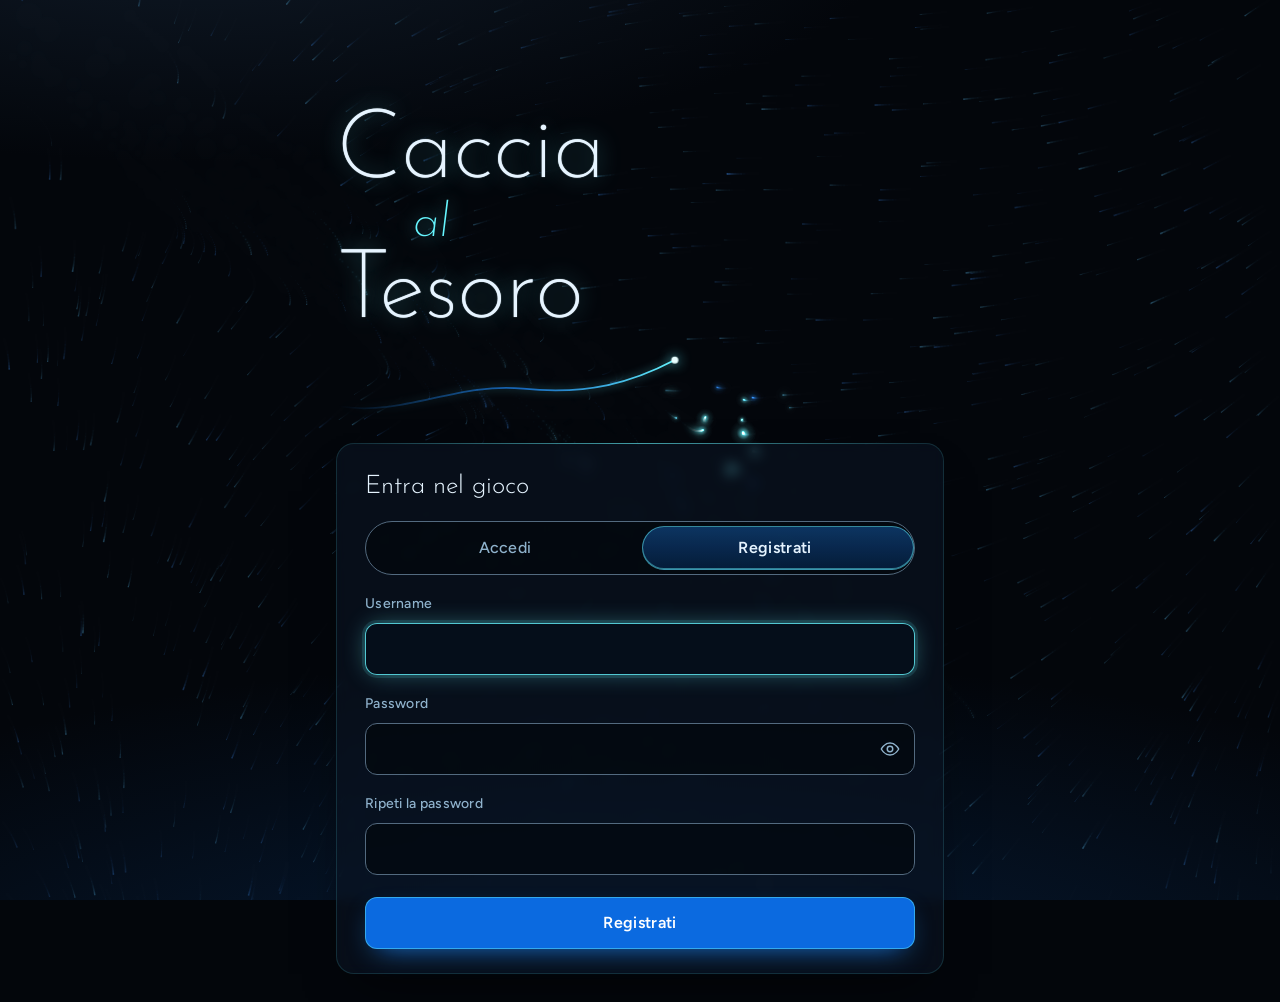
==== commit e0be623a: "feat(riddle-5): theme enigma 5 page as a shadow-puppet theatre" ====
--- a/index.html
+++ b/index.html
@@ -29,7 +29,7 @@
   <script>document.documentElement.classList.add("js");</script>
   <link rel="preconnect" href="https://fonts.googleapis.com">
   <link rel="preconnect" href="https://fonts.gstatic.com" crossorigin>
-  <link rel="stylesheet" href="https://fonts.googleapis.com/css2?family=Figtree:wght@400;500;600&family=Josefin+Sans:ital,wght@0,200;0,300;0,400;1,200&display=swap">
+  <link rel="stylesheet" href="https://fonts.googleapis.com/css2?family=Figtree:wght@400;500;600&family=Josefin+Sans:ital,wght@0,200;0,300;0,400;0,700;1,200&display=swap">
   <link rel="stylesheet" href="style.css">
 </head>
 <body>
@@ -137,6 +137,7 @@
 
   <script src="config.js"></script>
   <script src="plankton.js"></script>
+  <script src="shadows.js"></script>
   <script src="app.js"></script>
 </body>
 </html>
--- a/style.css
+++ b/style.css
@@ -12,6 +12,15 @@
   --wake-bright: #1e8bff;
   --light: #66f6ff;
   --light-soft: rgba(102, 246, 255, 0.35);
+  /* Channels of the accent lights, for glows at any opacity: rgba(var(--light-rgb), 0.5). */
+  --light-rgb: 102, 246, 255;
+  --wake-rgb: 30, 139, 255;
+  --wake-deep-rgb: 11, 106, 224;
+  --deep-rgb: 11, 60, 120;
+  --sheen-rgb: 190, 252, 255;
+  --foam-rgb: 233, 254, 255;
+  --foam: #e9feff; /* near-white light: icons, checks, the loader on a lit button */
+  --light-text: #bdf8ff; /* lit text: saved answers, hint text */
   --text: #e6f4ff;
   --muted: #8fb2cc;
   --placeholder: #7d9bb3;
@@ -26,6 +35,120 @@
   scrollbar-color: var(--ghost) transparent;
 }
 
+/* Green sea: a riddle page with "theme": "green" in puzzles.json (set on body by app.js).
+   Same abyss, the plankton glows green; the wake stays dark enough for white text (5:1). */
+body[data-theme="green"] {
+  --light: #6dffb4;
+  --light-soft: rgba(109, 255, 180, 0.35);
+  --panel-edge: rgba(109, 255, 180, 0.14);
+  --wake: #08804a;
+  --wake-bright: #18c46e;
+  --light-rgb: 109, 255, 180;
+  --wake-rgb: 24, 196, 110;
+  --wake-deep-rgb: 8, 128, 74;
+  --deep-rgb: 8, 72, 50;
+  --sheen-rgb: 200, 255, 226;
+  --foam-rgb: 236, 255, 245;
+  --foam: #ecfff5;
+  --light-text: #c2ffdc;
+  accent-color: var(--light);
+}
+
+/* Tarot salon: the riddle-4 page ("theme": "tarot"), after its video "Il mazzo". The night sea
+   turns into a dark aubergine room under one warm lamp: gold line work, wine-red card backs,
+   cream text. Contrast on the card face: text 15.8:1, muted 9:1, placeholder 6.9:1, field edge
+   4:1, focus gold 12:1; cream on the wine button 8:1. */
+body[data-theme="tarot"] {
+  --abyss: #0c060a;
+  --deep: #1c0b15;
+  --ghost: #3a1a2b;
+  --panel: rgba(23, 10, 18, 0.86);
+  --panel-edge: rgba(239, 198, 120, 0.5);
+  --field: rgba(12, 6, 10, 0.6);
+  --field-edge: #8a6a63;
+  --wake: #7c1f42;
+  --wake-bright: #b23a5c;
+  --light: #efc678;
+  --light-soft: rgba(239, 198, 120, 0.45);
+  --light-rgb: 239, 198, 120;
+  --wake-rgb: 178, 58, 92;
+  --wake-deep-rgb: 124, 31, 66;
+  --deep-rgb: 92, 22, 52;
+  --sheen-rgb: 255, 230, 186;
+  --foam-rgb: 255, 244, 226;
+  --foam: #fff4e2;
+  --light-text: #f7deae;
+  --text: #f4e7d4;
+  --muted: #c9a99b;
+  --placeholder: #b59484;
+  --error: #ff9a8a;
+  /* Gold line art of the deck, drawn once and reused (no external assets). */
+  --tarot-gold: #e9c27a;
+  --tarot-emblem: url("data:image/svg+xml,%3Csvg xmlns='http://www.w3.org/2000/svg' viewBox='0 0 120 120' fill='none' stroke='%23e9c27a' stroke-width='1.1' stroke-linecap='round' stroke-linejoin='round'%3E%3Ccircle cx='60' cy='60' r='33'/%3E%3Ccircle cx='60' cy='60' r='37' stroke-opacity='.45'/%3E%3Cpath d='M60 58C55 49 55 38 60 29C65 38 65 49 60 58Z'/%3E%3Cpath d='M60 58C55 49 55 38 60 29C65 38 65 49 60 58Z' transform='rotate(45 60 60)'/%3E%3Cpath d='M60 58C55 49 55 38 60 29C65 38 65 49 60 58Z' transform='rotate(90 60 60)'/%3E%3Cpath d='M60 58C55 49 55 38 60 29C65 38 65 49 60 58Z' transform='rotate(135 60 60)'/%3E%3Cpath d='M60 58C55 49 55 38 60 29C65 38 65 49 60 58Z' transform='rotate(180 60 60)'/%3E%3Cpath d='M60 58C55 49 55 38 60 29C65 38 65 49 60 58Z' transform='rotate(225 60 60)'/%3E%3Cpath d='M60 58C55 49 55 38 60 29C65 38 65 49 60 58Z' transform='rotate(270 60 60)'/%3E%3Cpath d='M60 58C55 49 55 38 60 29C65 38 65 49 60 58Z' transform='rotate(315 60 60)'/%3E%3Ccircle cx='60' cy='60' r='3' fill='%23e9c27a'/%3E%3Cpath d='M60 3V20M60 100V117M8 60H20M100 60H112' stroke-opacity='.7'/%3E%3Cpath d='M60 6l2.6 3.2L60 12.4l-2.6-3.2zM60 107.6l2.6 3.2L60 114l-2.6-3.2z' fill='%23e9c27a' stroke='none'/%3E%3C/svg%3E");
+  --tarot-rule: url("data:image/svg+xml,%3Csvg xmlns='http://www.w3.org/2000/svg' viewBox='0 0 200 16' fill='none' stroke='%23e9c27a' stroke-width='1' stroke-linecap='round'%3E%3Cdefs%3E%3ClinearGradient id='g' gradientUnits='userSpaceOnUse' x1='0' x2='200' y1='0' y2='0'%3E%3Cstop offset='0' stop-color='%23e9c27a' stop-opacity='0'/%3E%3Cstop offset='.4' stop-color='%23e9c27a'/%3E%3Cstop offset='.6' stop-color='%23e9c27a'/%3E%3Cstop offset='1' stop-color='%23e9c27a' stop-opacity='0'/%3E%3C/linearGradient%3E%3C/defs%3E%3Cpath d='M0 8H84M116 8H200' stroke='url(%23g)'/%3E%3Cpath d='M100 2.5L105.5 8L100 13.5L94.5 8Z'/%3E%3Ccircle cx='89' cy='8' r='1.3' fill='%23e9c27a' stroke='none'/%3E%3Ccircle cx='111' cy='8' r='1.3' fill='%23e9c27a' stroke='none'/%3E%3C/svg%3E");
+  --tarot-corner-tl: url("data:image/svg+xml,%3Csvg xmlns='http://www.w3.org/2000/svg' viewBox='0 0 20 20' fill='none' stroke='%23e9c27a' stroke-width='1' stroke-linecap='round'%3E%3Cpath d='M2.5 13V2.5H13' stroke-opacity='.8'/%3E%3Cpath d='M2.5 9.5A7 7 0 0 1 9.5 2.5'/%3E%3Ccircle cx='7.4' cy='7.4' r='1.2' fill='%23e9c27a' stroke='none'/%3E%3C/svg%3E");
+  --tarot-corner-tr: url("data:image/svg+xml,%3Csvg xmlns='http://www.w3.org/2000/svg' viewBox='0 0 20 20' fill='none' stroke='%23e9c27a' stroke-width='1' stroke-linecap='round'%3E%3Cg transform='matrix(-1 0 0 1 20 0)'%3E%3Cpath d='M2.5 13V2.5H13' stroke-opacity='.8'/%3E%3Cpath d='M2.5 9.5A7 7 0 0 1 9.5 2.5'/%3E%3Ccircle cx='7.4' cy='7.4' r='1.2' fill='%23e9c27a' stroke='none'/%3E%3C/g%3E%3C/svg%3E");
+  --tarot-corner-bl: url("data:image/svg+xml,%3Csvg xmlns='http://www.w3.org/2000/svg' viewBox='0 0 20 20' fill='none' stroke='%23e9c27a' stroke-width='1' stroke-linecap='round'%3E%3Cg transform='matrix(1 0 0 -1 0 20)'%3E%3Cpath d='M2.5 13V2.5H13' stroke-opacity='.8'/%3E%3Cpath d='M2.5 9.5A7 7 0 0 1 9.5 2.5'/%3E%3Ccircle cx='7.4' cy='7.4' r='1.2' fill='%23e9c27a' stroke='none'/%3E%3C/g%3E%3C/svg%3E");
+  --tarot-corner-br: url("data:image/svg+xml,%3Csvg xmlns='http://www.w3.org/2000/svg' viewBox='0 0 20 20' fill='none' stroke='%23e9c27a' stroke-width='1' stroke-linecap='round'%3E%3Cg transform='matrix(-1 0 0 -1 20 20)'%3E%3Cpath d='M2.5 13V2.5H13' stroke-opacity='.8'/%3E%3Cpath d='M2.5 9.5A7 7 0 0 1 9.5 2.5'/%3E%3Ccircle cx='7.4' cy='7.4' r='1.2' fill='%23e9c27a' stroke='none'/%3E%3C/g%3E%3C/svg%3E");
+  accent-color: var(--light);
+  scrollbar-color: var(--ghost) transparent;
+  /* The room: dark aubergine walls, a wine-red glow on the floor, corners lost in shadow.
+     The lamp's pool of light is body::before, so it can breathe like a flame. */
+  background-image:
+    radial-gradient(130% 70% at 50% 118%, rgba(var(--deep-rgb), 0.55), transparent 70%),
+    radial-gradient(140% 100% at 50% 40%, transparent 55%, rgba(0, 0, 0, 0.55));
+}
+
+/* Shadow theatre: the riddle-5 page ("theme": "ombre"), after its video of "ombre cinesi". The
+   page is the dark theatre seen from the audience; the riddle card is the backlit paper screen,
+   and shadows.js stands hard black puppets between lamp and paper. Outside the card the text is
+   warm cream on near-black umber (text 16:1, muted 11:1); on the paper every token is remapped
+   on .puzzle below (ink 8.9:1 on the base paper, soft ink 6.5:1, placeholder 5.5:1, ember focus
+   ring 4.9:1, amber on the black button 10:1). */
+body[data-theme="ombre"] {
+  --abyss: #0b0806;
+  --deep: #1a120b;
+  --ghost: #3a2a1c;
+  --panel: rgba(28, 18, 10, 0.86);
+  --panel-edge: rgba(240, 166, 64, 0.22);
+  --field: rgba(11, 8, 6, 0.6);
+  --field-edge: #6b4f36;
+  --wake: #17100a;
+  --wake-bright: #3a2614;
+  --light: #f0a640;
+  --light-soft: rgba(240, 166, 64, 0.4);
+  --light-rgb: 240, 166, 64;
+  --wake-rgb: 232, 150, 60;
+  --wake-deep-rgb: 120, 60, 20;
+  --deep-rgb: 90, 50, 20;
+  --sheen-rgb: 255, 220, 160;
+  --foam-rgb: 255, 236, 200;
+  --foam: #ffecc8;
+  --light-text: #f7d9a8;
+  --text: #f3e6d2;
+  --muted: #cdb393;
+  --placeholder: #a98f72;
+  --error: #ff9a8a;
+  /* The theatre's own colours: the paper, its ink, the lamp's ember and amber. */
+  --ombre-paper: #d6a86f;
+  --ombre-paper-light: #e6c08a;
+  --ombre-ink: #140c06;
+  --ombre-ink-soft: #42301e;
+  --ombre-ember: #6e280b;
+  --ombre-amber: #f0a640;
+  --ombre-wood: #1a1109;
+  --ombre-floor: 7vh;
+  /* Where the lamp sits, -1..1 on both axes: shadows.js writes it, the stage and the card read it. */
+  --ombre-tx: 0;
+  --ombre-ty: 0;
+  accent-color: var(--light);
+  scrollbar-color: var(--ghost) transparent;
+  /* The house: a faint spill of the lamp high on the back wall, warmth rising from the stage. */
+  background-image:
+    radial-gradient(70% 45% at 50% -5%, rgba(240, 166, 64, 0.1), transparent 70%),
+    radial-gradient(120% 70% at 50% 110%, rgba(var(--deep-rgb), 0.5), transparent 70%);
+}
+
 * {
   box-sizing: border-box;
 }
@@ -46,14 +169,14 @@
   background-color: var(--abyss);
   /* Depth beneath the plankton: deeper water rising from below. */
   background-image:
-    radial-gradient(120% 60% at 50% 115%, rgba(11, 60, 120, 0.42), transparent 70%),
+    radial-gradient(120% 60% at 50% 115%, rgba(var(--deep-rgb), 0.42), transparent 70%),
     radial-gradient(80% 40% at 15% -10%, rgba(26, 43, 63, 0.55), transparent 70%);
   background-attachment: fixed;
   overflow-x: hidden;
 }
 
 ::selection {
-  background: rgba(102, 246, 255, 0.28);
+  background: rgba(var(--light-rgb), 0.28);
   color: #ffffff;
 }
 
@@ -109,7 +232,7 @@
   color: var(--text);
   text-shadow:
     0 0 1px rgba(230, 244, 255, 0.9),
-    0 0 22px rgba(102, 246, 255, 0.38);
+    0 0 22px rgba(var(--light-rgb), 0.38);
 }
 
 .title-line {
@@ -121,7 +244,7 @@
   font-size: 0.5em;
   font-style: italic;
   color: var(--light);
-  text-shadow: 0 0 18px rgba(102, 246, 255, 0.6);
+  text-shadow: 0 0 18px rgba(var(--light-rgb), 0.6);
 }
 
 .wake {
@@ -137,11 +260,11 @@
   stroke: url(#wake-gradient);
   stroke-width: 1.6;
   stroke-linecap: round;
-  filter: drop-shadow(0 0 4px rgba(102, 246, 255, 0.7));
+  filter: drop-shadow(0 0 4px rgba(var(--light-rgb), 0.7));
 }
 
 .wake-head {
-  fill: #e9feff;
+  fill: var(--foam);
   filter: drop-shadow(0 0 6px var(--light));
 }
 
@@ -276,7 +399,7 @@
   left: 18px;
   right: 18px;
   height: 1px;
-  background: linear-gradient(90deg, transparent, rgba(102, 246, 255, 0.55), transparent);
+  background: linear-gradient(90deg, transparent, rgba(var(--light-rgb), 0.55), transparent);
   pointer-events: none;
 }
 
@@ -331,11 +454,11 @@
 input[type="text"]:focus,
 input[type="password"]:focus {
   outline: none;
-  border-color: rgba(102, 246, 255, 0.8);
+  border-color: rgba(var(--light-rgb), 0.8);
   background: rgba(6, 16, 28, 0.85);
   box-shadow:
-    0 0 0 3px rgba(102, 246, 255, 0.12),
-    0 0 24px -4px rgba(102, 246, 255, 0.45);
+    0 0 0 3px rgba(var(--light-rgb), 0.12),
+    0 0 24px -4px rgba(var(--light-rgb), 0.45);
 }
 
 button {
@@ -349,9 +472,9 @@
   letter-spacing: 0.02em;
   color: #ffffff;
   background: var(--wake);
-  border: 1px solid rgba(102, 246, 255, 0.45);
+  border: 1px solid rgba(var(--light-rgb), 0.45);
   border-radius: var(--radius-control);
-  box-shadow: 0 10px 28px -12px rgba(30, 139, 255, 0.9);
+  box-shadow: 0 10px 28px -12px rgba(var(--wake-rgb), 0.9);
   cursor: pointer;
   touch-action: manipulation;
   transition:
@@ -366,7 +489,7 @@
   position: absolute;
   inset: 0;
   z-index: -1;
-  background: linear-gradient(110deg, transparent 30%, rgba(190, 252, 255, 0.45) 50%, transparent 70%);
+  background: linear-gradient(110deg, transparent 30%, rgba(var(--sheen-rgb), 0.45) 50%, transparent 70%);
   transform: translateX(-120%);
   transition: transform 0.8s var(--ease-out);
   pointer-events: none;
@@ -379,7 +502,7 @@
 }
 
 button:hover {
-  box-shadow: 0 12px 32px -10px rgba(30, 139, 255, 1);
+  box-shadow: 0 12px 32px -10px rgba(var(--wake-rgb), 1);
 }
 
 button:active {
@@ -406,8 +529,8 @@
 }
 
 .btn-secondary:hover {
-  border-color: rgba(102, 246, 255, 0.6);
-  box-shadow: 0 0 20px -6px rgba(102, 246, 255, 0.5);
+  border-color: rgba(var(--light-rgb), 0.6);
+  box-shadow: 0 0 20px -6px rgba(var(--light-rgb), 0.5);
 }
 
 .user-bar .btn-secondary {
@@ -420,7 +543,7 @@
 @keyframes dim-pulse {
   50% {
     opacity: 0.6;
-    box-shadow: 0 0 26px -6px rgba(102, 246, 255, 0.7);
+    box-shadow: 0 0 26px -6px rgba(var(--light-rgb), 0.7);
   }
 }
 
@@ -542,8 +665,8 @@
 }
 
 .auth-submit .loader {
-  --loader-base: rgba(233, 254, 255, 0.32);
-  --loader-light: #e9feff;
+  --loader-base: rgba(var(--foam-rgb), 0.32);
+  --loader-light: var(--foam);
 }
 
 /* One line, always: the button never grows while it waits. */
@@ -562,14 +685,14 @@
 }
 
 .badge-ring {
-  fill: rgba(102, 246, 255, 0.14);
+  fill: rgba(var(--light-rgb), 0.14);
   stroke: var(--light);
   stroke-width: 1.2;
 }
 
 .badge-check {
   fill: none;
-  stroke: #e9feff;
+  stroke: var(--foam);
   stroke-width: 1.8;
   stroke-linecap: round;
   stroke-linejoin: round;
@@ -614,10 +737,10 @@
   bottom: 4px;
   left: 4px;
   width: calc(50% - 4px);
-  border: 1px solid rgba(102, 246, 255, 0.5);
+  border: 1px solid rgba(var(--light-rgb), 0.5);
   border-radius: 999px;
-  background: linear-gradient(180deg, rgba(30, 139, 255, 0.34), rgba(11, 106, 224, 0.2));
-  box-shadow: inset 0 -1px 0 rgba(102, 246, 255, 0.45);
+  background: linear-gradient(180deg, rgba(var(--wake-rgb), 0.34), rgba(var(--wake-deep-rgb), 0.2));
+  box-shadow: inset 0 -1px 0 rgba(var(--light-rgb), 0.45);
   transition: transform 0.45s var(--ease-out);
   pointer-events: none;
 }
@@ -825,7 +948,7 @@
   font-size: clamp(1.9rem, 8.5vw, 2.5rem);
   font-weight: 200;
   line-height: 1.1;
-  text-shadow: 0 0 18px rgba(102, 246, 255, 0.3);
+  text-shadow: 0 0 18px rgba(var(--light-rgb), 0.3);
 }
 
 .progress-count {
@@ -841,7 +964,7 @@
 .progress-found {
   font-weight: 400;
   color: var(--light);
-  text-shadow: 0 0 12px rgba(102, 246, 255, 0.6);
+  text-shadow: 0 0 12px rgba(var(--light-rgb), 0.6);
 }
 
 /* One segment per riddle, in the same order as the tiles. */
@@ -861,7 +984,7 @@
 
 .progress-line .is-lit {
   background: linear-gradient(90deg, var(--wake-bright), var(--light));
-  box-shadow: 0 0 8px rgba(102, 246, 255, 0.65);
+  box-shadow: 0 0 8px rgba(var(--light-rgb), 0.65);
 }
 
 /* The clue just collected draws itself into the line. */
@@ -933,14 +1056,14 @@
   left: 18px;
   right: 18px;
   height: 1px;
-  background: linear-gradient(90deg, transparent, rgba(102, 246, 255, 0.55), transparent);
+  background: linear-gradient(90deg, transparent, rgba(var(--light-rgb), 0.55), transparent);
   pointer-events: none;
 }
 
 .tile:hover {
   background: rgba(14, 28, 46, 0.7);
-  border-color: rgba(102, 246, 255, 0.4);
-  box-shadow: 0 18px 40px -24px rgba(30, 139, 255, 0.75);
+  border-color: rgba(var(--light-rgb), 0.4);
+  box-shadow: 0 18px 40px -24px rgba(var(--wake-rgb), 0.75);
 }
 
 .tile:active {
@@ -961,9 +1084,9 @@
 
 .tile.is-solved .tile-light {
   border-color: transparent;
-  background: #e9feff;
+  background: var(--foam);
   box-shadow:
-    0 0 0 3px rgba(102, 246, 255, 0.14),
+    0 0 0 3px rgba(var(--light-rgb), 0.14),
     0 0 12px 2px var(--light);
 }
 
@@ -998,7 +1121,7 @@
   line-clamp: 2;
   overflow: hidden;
   font-weight: 500;
-  color: #bdf8ff;
+  color: var(--light-text);
 }
 
 .tile-arrow {
@@ -1020,14 +1143,14 @@
 }
 
 .tile.is-locked .tile-light {
-  border-color: rgba(102, 246, 255, 0.5);
+  border-color: rgba(var(--light-rgb), 0.5);
   animation: tile-wait 3.2s ease-in-out infinite;
 }
 
 @keyframes tile-wait {
   50% {
-    border-color: rgba(102, 246, 255, 0.9);
-    box-shadow: 0 0 10px 1px rgba(102, 246, 255, 0.45);
+    border-color: rgba(var(--light-rgb), 0.9);
+    box-shadow: 0 0 10px 1px rgba(var(--light-rgb), 0.45);
   }
 }
 
@@ -1102,7 +1225,7 @@
   font-size: clamp(2.1rem, 10vw, 2.75rem);
   font-weight: 200;
   line-height: 1.1;
-  text-shadow: 0 0 18px rgba(102, 246, 255, 0.3);
+  text-shadow: 0 0 18px rgba(var(--light-rgb), 0.3);
 }
 
 .riddle-subtitle {
@@ -1113,7 +1236,7 @@
   font-style: italic;
   font-size: 1.25rem;
   line-height: 1.35;
-  color: #bdf8ff;
+  color: var(--light-text);
   text-wrap: balance;
 }
 
@@ -1154,7 +1277,7 @@
   content: "";
   flex: 1;
   height: 1px;
-  background: linear-gradient(90deg, rgba(102, 246, 255, 0.35), transparent);
+  background: linear-gradient(90deg, rgba(var(--light-rgb), 0.35), transparent);
 }
 
 /* Optional hint, folded until asked for. */
@@ -1207,7 +1330,7 @@
   max-width: 62ch;
   margin-top: 4px;
   padding-left: 14px;
-  border-left: 1px solid rgba(102, 246, 255, 0.35);
+  border-left: 1px solid rgba(var(--light-rgb), 0.35);
   white-space: pre-line;
   line-height: 1.6;
   overflow-wrap: break-word;
@@ -1241,7 +1364,7 @@
 
 .save-status.ok {
   color: var(--light);
-  text-shadow: 0 0 12px rgba(102, 246, 255, 0.55);
+  text-shadow: 0 0 12px rgba(var(--light-rgb), 0.55);
 }
 
 .save-status.error {
@@ -1278,7 +1401,7 @@
 /* Halo: the water around the orb glows. */
 .orb::after {
   inset: -16px;
-  background: radial-gradient(closest-side, rgba(102, 246, 255, 0.36), rgba(30, 139, 255, 0.16) 60%, transparent);
+  background: radial-gradient(closest-side, rgba(var(--light-rgb), 0.36), rgba(var(--wake-rgb), 0.16) 60%, transparent);
   opacity: 0;
   transition: opacity 0.9s var(--ease-out);
 }
@@ -1291,12 +1414,12 @@
   height: var(--orb);
   padding: 0;
   border-radius: 50%;
-  color: #e9feff;
+  color: var(--foam);
   background: radial-gradient(circle at 50% 35%, var(--wake-bright), var(--wake) 70%);
   border-color: var(--light-soft);
   box-shadow:
-    0 8px 22px -10px rgba(30, 139, 255, 0.95),
-    0 0 18px -6px rgba(102, 246, 255, 0.45);
+    0 8px 22px -10px rgba(var(--wake-rgb), 0.95),
+    0 0 18px -6px rgba(var(--light-rgb), 0.45);
   transition:
     transform 0.25s var(--ease-out),
     box-shadow 0.4s var(--ease-out),
@@ -1306,8 +1429,8 @@
 
 .orb-button:hover {
   box-shadow:
-    0 10px 26px -8px rgba(30, 139, 255, 1),
-    0 0 24px -4px rgba(102, 246, 255, 0.6);
+    0 10px 26px -8px rgba(var(--wake-rgb), 1),
+    0 0 24px -4px rgba(var(--light-rgb), 0.6);
 }
 
 /* Press: the orb gives under the thumb, quickly. */
@@ -1322,7 +1445,7 @@
   width: 22px;
   height: 22px;
   fill: currentColor;
-  filter: drop-shadow(0 0 4px rgba(233, 254, 255, 0.6));
+  filter: drop-shadow(0 0 4px rgba(var(--foam-rgb), 0.6));
   transition:
     opacity 0.2s var(--ease-out),
     transform 0.35s var(--ease-out);
@@ -1360,7 +1483,7 @@
 /* Sounding: the orb is fully lit and the water around it glows. */
 .audio-player.is-sounding .audio-toggle,
 .video-player.is-sounding .video-toggle {
-  border-color: rgba(102, 246, 255, 0.8);
+  border-color: rgba(var(--light-rgb), 0.8);
 }
 
 .audio-player.is-sounding .audio-orb::after,
@@ -1372,8 +1495,8 @@
 /* Rings of light leave the orb: while the audio sounds, or while the video waits for its first play. */
 .audio-player.is-sounding:not(.is-loading) .audio-orb::before,
 .video-player:not(.is-started):not(.is-loading):not(.is-error) .video-big-orb::before {
-  border: 1px solid rgba(102, 246, 255, 0.7);
-  box-shadow: 0 0 12px rgba(102, 246, 255, 0.35);
+  border: 1px solid rgba(var(--light-rgb), 0.7);
+  box-shadow: 0 0 12px rgba(var(--light-rgb), 0.35);
   animation: orb-ripple var(--ripple, var(--pulse, 2.8s)) var(--ease-out) infinite;
 }
 
@@ -1394,7 +1517,7 @@
 .video-player.is-loading .video-big-orb::before {
   inset: -5px;
   opacity: 1;
-  background: conic-gradient(transparent 55%, rgba(30, 139, 255, 0.5) 80%, var(--light));
+  background: conic-gradient(transparent 55%, rgba(var(--wake-rgb), 0.5) 80%, var(--light));
   -webkit-mask: radial-gradient(farthest-side, transparent calc(100% - 2px), #000 calc(100% - 1.5px));
   mask: radial-gradient(farthest-side, transparent calc(100% - 2px), #000 calc(100% - 1.5px));
   animation: orb-search 1.4s linear infinite;
@@ -1453,7 +1576,7 @@
   background:
     var(--wake-fill) 0 0 / var(--progress) 100% no-repeat,
     rgba(143, 178, 204, 0.22);
-  box-shadow: 0 0 10px -2px rgba(102, 246, 255, 0.45);
+  box-shadow: 0 0 10px -2px rgba(var(--light-rgb), 0.45);
 }
 
 .wake-seek::-moz-range-track {
@@ -1466,7 +1589,7 @@
   height: 3px;
   border-radius: 3px;
   background: var(--wake-fill);
-  box-shadow: 0 0 10px -2px rgba(102, 246, 255, 0.6);
+  box-shadow: 0 0 10px -2px rgba(var(--light-rgb), 0.6);
 }
 
 /* The thumb is the wake's bright head. */
@@ -1476,7 +1599,7 @@
   margin-top: -5.5px;
   border: 0;
   border-radius: 50%;
-  background: #e9feff;
+  background: var(--foam);
   box-shadow: 0 0 10px 1px var(--light);
   -webkit-appearance: none;
   appearance: none;
@@ -1488,7 +1611,7 @@
   height: 14px;
   border: 0;
   border-radius: 50%;
-  background: #e9feff;
+  background: var(--foam);
   box-shadow: 0 0 10px 1px var(--light);
   transition: box-shadow 0.3s var(--ease-out), transform 0.25s var(--ease-out);
 }
@@ -1542,7 +1665,7 @@
   content: "";
   position: absolute;
   inset: 0;
-  background: radial-gradient(closest-side, #f2feff, rgba(102, 246, 255, 0.55) 45%, transparent) 100% 50% / 40px 100% no-repeat;
+  background: radial-gradient(closest-side, #f2feff, rgba(var(--light-rgb), 0.55) 45%, transparent) 100% 50% / 40px 100% no-repeat;
   opacity: 0;
   transform: translateX(-100%);
 }
@@ -1607,7 +1730,7 @@
 
 .is-sounding .media-time span:first-child {
   color: var(--light);
-  text-shadow: 0 0 10px rgba(102, 246, 255, 0.45);
+  text-shadow: 0 0 10px rgba(var(--light-rgb), 0.45);
 }
 
 /* Audio: the orb beside its wake. */
@@ -1672,7 +1795,7 @@
   color: var(--text);
   text-shadow:
     0 0 1px rgba(230, 244, 255, 0.9),
-    0 0 24px rgba(102, 246, 255, 0.4);
+    0 0 24px rgba(var(--light-rgb), 0.4);
 }
 
 /* A day or more away: "2g 03:04:05" needs a smaller size to fit a phone. */
@@ -1714,7 +1837,7 @@
   inset: 0;
   border-radius: 3px;
   background: linear-gradient(90deg, var(--wake-bright), var(--light));
-  box-shadow: 0 0 10px rgba(102, 246, 255, 0.6);
+  box-shadow: 0 0 10px rgba(var(--light-rgb), 0.6);
   transform: scaleX(var(--progress));
   transform-origin: left center;
   transition: transform 0.3s var(--ease-out);
@@ -1761,6 +1884,88 @@
   min-height: 44px;
   margin-top: 12px;
   padding: 8px 20px;
+}
+
+/* Flag riddle: a seal glowing slowly until the organizer's signal opens it. */
+.countdown.is-sealed {
+  font-size: clamp(2.5rem, 13vw, 3.75rem);
+  letter-spacing: 0.08em;
+  animation: seal-glow 4.8s ease-in-out infinite;
+}
+
+@keyframes seal-glow {
+  50% {
+    text-shadow:
+      0 0 1px rgba(230, 244, 255, 0.9),
+      0 0 36px rgba(var(--light-rgb), 0.7);
+  }
+}
+
+.seal-row {
+  display: flex;
+  flex-wrap: wrap;
+  align-items: center;
+  gap: 10px 16px;
+  margin-top: 20px;
+}
+
+.seal-check {
+  min-height: 44px;
+  padding: 8px 20px;
+}
+
+.seal-checked {
+  font-size: 0.8125rem;
+  letter-spacing: 0.02em;
+  color: var(--muted);
+  font-variant-numeric: tabular-nums;
+}
+
+.seal-checked:empty {
+  display: none;
+}
+
+/* A file to keep, under the video: one button, then a link that saves it again. */
+.riddle-download {
+  margin: 28px 0 0;
+}
+
+.download-button {
+  display: inline-flex;
+  align-items: center;
+  gap: 10px;
+  max-width: 100%;
+  min-height: 48px;
+  padding: 10px 20px;
+  border: 1px solid var(--field-edge);
+  border-radius: var(--radius-control);
+  font: inherit;
+  font-weight: 500;
+  text-decoration: none;
+  overflow-wrap: anywhere;
+  transition:
+    border-color 0.4s var(--ease-out),
+    box-shadow 0.4s var(--ease-out);
+}
+
+.download-button .media-icon {
+  flex-shrink: 0;
+  width: 20px;
+  height: 20px;
+  color: var(--light);
+  filter: none;
+}
+
+.download-save {
+  border-color: rgba(var(--light-rgb), 0.5);
+}
+
+.download-name {
+  margin-top: 8px;
+  font-size: 0.8125rem;
+  letter-spacing: 0.02em;
+  color: var(--muted);
+  overflow-wrap: anywhere;
 }
 
 /* Video: the audio player's twin. A veil and a big orb rest on the still picture, the orb and wake below. */
@@ -1783,7 +1988,7 @@
   border-radius: var(--radius-control);
   background: var(--abyss);
   box-shadow:
-    0 18px 40px -22px rgba(30, 139, 255, 0.7),
+    0 18px 40px -22px rgba(var(--wake-rgb), 0.7),
     0 24px 48px -24px rgba(0, 0, 0, 0.8);
   cursor: pointer;
   user-select: none;
@@ -1815,7 +2020,7 @@
   position: absolute;
   inset: 0;
   background:
-    linear-gradient(to top, rgba(11, 60, 120, 0.28), transparent 55%),
+    linear-gradient(to top, rgba(var(--deep-rgb), 0.28), transparent 55%),
     radial-gradient(closest-side, rgba(3, 6, 11, 0.3), rgba(3, 6, 11, 0.72));
   pointer-events: none;
   transition: opacity 0.4s var(--ease-out);
@@ -1914,8 +2119,8 @@
 }
 
 .video-fullscreen:hover {
-  border-color: rgba(102, 246, 255, 0.6);
-  box-shadow: 0 0 20px -6px rgba(102, 246, 255, 0.5);
+  border-color: rgba(var(--light-rgb), 0.6);
+  box-shadow: 0 0 20px -6px rgba(var(--light-rgb), 0.5);
 }
 
 .video-fullscreen .media-icon {
@@ -1990,6 +2195,56 @@
   cursor: none;
 }
 
+/* Protected riddle ("protect": true): nothing to select, drag or long-press, the player's
+   name over the picture, and an opaque cover while devtools look open or the page is hidden. */
+.video-player.is-protected,
+.video-player.is-protected * {
+  -webkit-user-select: none;
+  user-select: none;
+  -webkit-touch-callout: none;
+}
+
+.video-watermark {
+  position: absolute;
+  inset: 0;
+  background-position: center;
+  background-repeat: repeat;
+  pointer-events: none;
+}
+
+.video-guard {
+  position: absolute;
+  inset: 0;
+  display: grid;
+  place-content: center;
+  justify-items: center;
+  gap: 6px;
+  padding: 16px;
+  text-align: center;
+  background: var(--abyss);
+  cursor: default;
+}
+
+.video-guard-title {
+  margin: 0;
+  font: 600 1rem/1.3 var(--display);
+  letter-spacing: 0.04em;
+  color: var(--text);
+}
+
+.video-guard-text {
+  max-width: 34ch;
+  margin: 0;
+  font-size: 0.875rem;
+  line-height: 1.5;
+  color: var(--muted);
+  overflow-wrap: anywhere;
+}
+
+.video-player.is-guarded .video-orb {
+  visibility: hidden;
+}
+
 /* A riddle page shows its riddle at once: the panel surfaces gently, already readable. */
 .js .puzzle {
   animation: surface 0.6s var(--ease-out) backwards;
@@ -2121,10 +2376,10 @@
 
 @keyframes flare {
   0% {
-    border-color: rgba(102, 246, 255, 0.9);
+    border-color: rgba(var(--light-rgb), 0.9);
     box-shadow:
-      0 0 0 1px rgba(102, 246, 255, 0.5),
-      0 0 48px -6px rgba(102, 246, 255, 0.6);
+      0 0 0 1px rgba(var(--light-rgb), 0.5),
+      0 0 48px -6px rgba(var(--light-rgb), 0.6);
   }
   100% {
     border-color: var(--panel-edge);
@@ -2232,6 +2487,808 @@
   from {
     opacity: 0;
     transform: translateY(14px);
+  }
+}
+
+/* ---------- Tarot deck: the riddle-4 page ("theme": "tarot") ---------- */
+
+/* One warm bulb hangs above the table: its pool of light flickers like a flame, very slowly. */
+body[data-theme="tarot"]::before {
+  content: "";
+  position: fixed;
+  inset: 0;
+  z-index: -1;
+  background:
+    radial-gradient(38% 30% at 50% -4%, rgba(255, 214, 150, 0.2), transparent 70%),
+    radial-gradient(75% 60% at 50% 0%, rgba(214, 120, 90, 0.14), transparent 72%);
+  pointer-events: none;
+  animation: tarot-lamp 9s ease-in-out infinite;
+}
+
+@keyframes tarot-lamp {
+  0%,
+  100% {
+    opacity: 1;
+  }
+  22% {
+    opacity: 0.86;
+  }
+  27% {
+    opacity: 0.96;
+  }
+  58% {
+    opacity: 0.8;
+  }
+  64% {
+    opacity: 0.93;
+  }
+}
+
+body[data-theme="tarot"].is-playing .site-header {
+  background: linear-gradient(var(--abyss) 40%, rgba(12, 6, 10, 0));
+}
+
+body[data-theme="tarot"] ::selection {
+  background: rgba(var(--light-rgb), 0.32);
+  color: #fffaf0;
+}
+
+/* The riddle is a card of the deck: a gold border that glows in the lamplight, a second
+   fine frame inside it with small flourishes at the corners. */
+body[data-theme="tarot"] .puzzle {
+  border-radius: 16px;
+  border-color: rgba(var(--light-rgb), 0.62);
+  background:
+    radial-gradient(120% 70% at 50% 0%, rgba(92, 28, 58, 0.32), transparent 70%),
+    linear-gradient(180deg, rgba(26, 11, 20, 0.94), rgba(16, 7, 13, 0.96));
+  box-shadow:
+    0 0 0 1px rgba(0, 0, 0, 0.55),
+    0 0 26px -6px rgba(var(--light-rgb), 0.42),
+    0 30px 60px -28px rgba(0, 0, 0, 0.9);
+}
+
+body[data-theme="tarot"] .puzzle::after {
+  content: "";
+  position: absolute;
+  inset: 7px;
+  border: 1px solid rgba(var(--light-rgb), 0.3);
+  border-radius: 10px;
+  background:
+    var(--tarot-corner-tl) top 3px left 3px / 18px 18px no-repeat,
+    var(--tarot-corner-tr) top 3px right 3px / 18px 18px no-repeat,
+    var(--tarot-corner-bl) bottom 3px left 3px / 18px 18px no-repeat,
+    var(--tarot-corner-br) bottom 3px right 3px / 18px 18px no-repeat;
+  opacity: 0.85;
+  pointer-events: none;
+}
+
+/* Title in the card's cartouche: spaced capitals over a gold rule with a diamond. */
+body[data-theme="tarot"] .riddle-head {
+  margin-bottom: 24px;
+  text-align: center;
+}
+
+body[data-theme="tarot"] .riddle-title {
+  padding-top: 6px;
+  font-weight: 300;
+  font-size: clamp(1.9rem, 9vw, 2.5rem);
+  letter-spacing: 0.16em;
+  /* The tracking also follows the last letter: pulled back so the word stays centred. */
+  margin-right: -0.16em;
+  text-transform: uppercase;
+  color: var(--light-text);
+  text-shadow:
+    0 0 1px rgba(255, 236, 200, 0.7),
+    0 0 22px rgba(var(--light-rgb), 0.45);
+}
+
+body[data-theme="tarot"] .riddle-head::after {
+  content: "";
+  display: block;
+  width: min(220px, 70%);
+  height: 16px;
+  margin: 12px auto 0;
+  background: var(--tarot-rule) center / 100% 100% no-repeat;
+}
+
+body[data-theme="tarot"] .riddle-subtitle {
+  margin-inline: auto;
+}
+
+body[data-theme="tarot"] .media-label {
+  letter-spacing: 0.14em;
+  text-transform: uppercase;
+  font-size: 0.75rem;
+  color: var(--light);
+}
+
+body[data-theme="tarot"] .answer-form {
+  border-top-color: rgba(var(--light-rgb), 0.18);
+}
+
+body[data-theme="tarot"] input[type="text"]:focus {
+  background: rgba(20, 8, 15, 0.9);
+}
+
+body[data-theme="tarot"] button:not(.orb-button):not(.video-fullscreen):not(.btn-secondary) {
+  border-color: rgba(var(--light-rgb), 0.7);
+  color: var(--foam);
+}
+
+body[data-theme="tarot"] .btn-secondary {
+  background: rgba(12, 6, 10, 0.45);
+}
+
+/* Media rails: a warm track instead of the blue water line. */
+body[data-theme="tarot"] .wake-seek::-webkit-slider-runnable-track {
+  background:
+    var(--wake-fill) 0 0 / var(--progress) 100% no-repeat,
+    rgba(var(--light-rgb), 0.2);
+}
+
+body[data-theme="tarot"] .wake-seek::-moz-range-track,
+body[data-theme="tarot"] .reveal-bar {
+  background: rgba(var(--light-rgb), 0.2);
+}
+
+body[data-theme="tarot"] .loader {
+  --loader-base: rgba(var(--light-rgb), 0.28);
+}
+
+/* Face down: until the video opens (sealed, or still downloading) the card shows its back —
+   wine-red, card-shaped, the gold eight-petal rose of the deck in the middle. */
+body[data-theme="tarot"] .puzzle:has(> .reveal:not(.is-revealed)) {
+  display: flex;
+  flex-direction: column;
+  justify-content: center;
+  width: 100%;
+  max-width: 420px;
+  aspect-ratio: 5 / 8;
+  margin-inline: auto;
+  padding-block: 32px;
+  background:
+    radial-gradient(70% 45% at 50% 50%, rgba(178, 58, 92, 0.32), transparent 72%),
+    radial-gradient(130% 90% at 50% 40%, #44122c, #2a0b1c 72%, #1d0713);
+}
+
+body[data-theme="tarot"] .puzzle:has(> .reveal:not(.is-revealed)) .riddle-head {
+  margin-bottom: 8px;
+}
+
+body[data-theme="tarot"] .reveal-seal {
+  display: flex;
+  flex-direction: column;
+  align-items: center;
+  padding: 8px 0 0;
+  text-align: center;
+}
+
+body[data-theme="tarot"] .reveal-seal::before,
+body[data-theme="tarot"] .puzzle:has(> .reveal:not(.is-revealed)) .reveal-loader::before {
+  content: "";
+  display: block;
+  width: clamp(112px, 38vw, 148px);
+  aspect-ratio: 1;
+  margin: 4px auto 18px;
+  background: var(--tarot-emblem) center / contain no-repeat;
+  filter: drop-shadow(0 0 6px rgba(var(--light-rgb), 0.45));
+  animation: tarot-ember 4.8s ease-in-out infinite;
+}
+
+@keyframes tarot-ember {
+  50% {
+    filter: drop-shadow(0 0 12px rgba(var(--light-rgb), 0.8));
+  }
+}
+
+body[data-theme="tarot"] .countdown.is-sealed {
+  font-weight: 300;
+  font-size: clamp(1.4rem, 7vw, 1.9rem);
+  letter-spacing: 0.32em;
+  margin-right: -0.32em;
+  text-transform: uppercase;
+  color: var(--light-text);
+  animation-name: tarot-seal;
+}
+
+@keyframes tarot-seal {
+  50% {
+    text-shadow:
+      0 0 1px rgba(255, 236, 200, 0.9),
+      0 0 30px rgba(var(--light-rgb), 0.75);
+  }
+}
+
+body[data-theme="tarot"] .reveal-seal .countdown-when {
+  max-width: 30ch;
+  margin-top: 14px;
+  text-wrap: balance;
+}
+
+body[data-theme="tarot"] .reveal-seal .seal-row {
+  flex-direction: column;
+  gap: 10px;
+  margin-top: 22px;
+}
+
+body[data-theme="tarot"] .reveal-seal .seal-check {
+  border-color: rgba(var(--light-rgb), 0.55);
+  background: rgba(12, 6, 10, 0.4);
+}
+
+body[data-theme="tarot"] .reveal-seal .seal-check:hover {
+  border-color: rgba(var(--light-rgb), 0.85);
+}
+
+body[data-theme="tarot"] .reveal-loader {
+  text-align: center;
+}
+
+/* Face up: the moment the video opens, the card turns over. */
+body[data-theme="tarot"] .puzzle:has(> .reveal.is-revealed) {
+  animation: tarot-turn 0.9s var(--ease-out);
+}
+
+@keyframes tarot-turn {
+  from {
+    transform: perspective(1400px) rotateY(80deg);
+    opacity: 0.4;
+  }
+}
+
+/* An answer saved: the gold border flares, then settles back into its glow. Declared after the
+   turn with the same weight, so a save after the reveal still flares. */
+body[data-theme="tarot"] .puzzle.saved:has(> .reveal),
+body[data-theme="tarot"] .puzzle.saved {
+  animation: tarot-flare 1.6s var(--ease-out);
+}
+
+@keyframes tarot-flare {
+  0% {
+    border-color: rgba(var(--light-rgb), 1);
+    box-shadow:
+      0 0 0 1px rgba(var(--light-rgb), 0.5),
+      0 0 56px -4px rgba(var(--light-rgb), 0.75),
+      0 30px 60px -28px rgba(0, 0, 0, 0.9);
+  }
+}
+
+/* The video sits in the card like its picture: a fine gold frame that catches the light. */
+body[data-theme="tarot"] .video-frame {
+  border-color: rgba(var(--light-rgb), 0.6);
+  border-radius: 8px;
+  background: #000;
+  box-shadow:
+    0 0 0 4px rgba(12, 6, 10, 0.9),
+    0 0 0 5px rgba(var(--light-rgb), 0.22),
+    0 0 30px -6px rgba(var(--light-rgb), 0.4),
+    0 24px 48px -24px rgba(0, 0, 0, 0.9);
+}
+
+body[data-theme="tarot"] .video-player.is-fullscreen .video-frame {
+  border: 0;
+  border-radius: 0;
+  box-shadow: none;
+}
+
+body[data-theme="tarot"] .video-veil {
+  background:
+    linear-gradient(to top, rgba(var(--deep-rgb), 0.35), transparent 55%),
+    radial-gradient(closest-side, rgba(12, 6, 10, 0.25), rgba(12, 6, 10, 0.72));
+}
+
+/* The player's name over the picture, warmed to the room's light (still plainly legible). */
+body[data-theme="tarot"] .video-watermark {
+  filter: sepia(0.8) saturate(1.4);
+}
+
+/* Cover while devtools look open or the page is hidden: the card turned face down again.
+   Opaque on purpose: it hides the picture. */
+body[data-theme="tarot"] .video-guard {
+  gap: 8px;
+  background:
+    radial-gradient(60% 80% at 50% 50%, #3a1026, #1d0713 75%) #1d0713;
+  box-shadow: inset 0 0 0 6px #1d0713, inset 0 0 0 7px rgba(var(--light-rgb), 0.35);
+}
+
+body[data-theme="tarot"] .video-guard-title {
+  font-weight: 400;
+  font-size: 0.9375rem;
+  letter-spacing: 0.22em;
+  margin-right: -0.22em;
+  text-transform: uppercase;
+  color: var(--light-text);
+}
+
+body[data-theme="tarot"] .video-guard-text {
+  color: var(--muted);
+  text-wrap: balance;
+}
+
+@media (min-width: 560px) {
+  body[data-theme="tarot"] .video-guard::before {
+    content: "";
+    width: 64px;
+    height: 64px;
+    margin-bottom: 6px;
+    background: var(--tarot-emblem) center / contain no-repeat;
+    opacity: 0.85;
+  }
+}
+
+/* ---------- Shadow theatre: the riddle-5 page ("theme": "ombre") ---------- */
+
+/* The stage floor: a dark band along the bottom of the house, where the puppets stand. Painted
+   after the stage (a body child), so the puppets rise from behind it. */
+body[data-theme="ombre"]::after {
+  content: "";
+  position: fixed;
+  right: 0;
+  bottom: 0;
+  left: 0;
+  z-index: -1;
+  height: var(--ombre-floor);
+  background: linear-gradient(180deg, #070403, #030201);
+  box-shadow: 0 -1px 0 rgba(240, 166, 64, 0.1);
+  pointer-events: none;
+}
+
+/* Room under the card for the stage apron: at the end of the page the puppets stand in view. */
+body[data-theme="ombre"] main {
+  padding-bottom: max(30vh, 180px);
+}
+
+body[data-theme="ombre"].is-playing .site-header {
+  background: linear-gradient(var(--abyss) 40%, rgba(11, 8, 6, 0));
+}
+
+body[data-theme="ombre"] ::selection {
+  background: rgba(var(--light-rgb), 0.35);
+  color: #fff6e4;
+}
+
+body[data-theme="ombre"] .puzzle ::selection {
+  background: rgba(110, 40, 11, 0.3);
+  color: var(--ombre-ink);
+}
+
+/* The audience's seat: the whole view leans with the lamp, a few degrees at most. */
+body[data-theme="ombre"] .riddle-view {
+  transform: perspective(1400px) rotateX(calc(var(--ombre-ty) * -2.5deg)) rotateY(calc(var(--ombre-tx) * 3deg));
+}
+
+/* The paper screen. Everything on it reads from the card's own tokens: ink for text, umber for
+   the quiet lines, ember for focus and the lit state, black silhouettes for the controls. */
+body[data-theme="ombre"] .puzzle {
+  --text: var(--ombre-ink);
+  --muted: var(--ombre-ink-soft);
+  --light-text: var(--ombre-ink);
+  --placeholder: #5c4530;
+  --error: #7a1a0c;
+  --field: rgba(255, 246, 228, 0.42);
+  --field-edge: #4a3320;
+  --light: var(--ombre-ember);
+  --light-rgb: 110, 40, 11;
+  --light-soft: rgba(110, 40, 11, 0.45);
+  --wake: var(--ombre-ink);
+  --wake-bright: #3a2614;
+  --wake-rgb: 23, 16, 10;
+  --sheen-rgb: 240, 166, 64;
+  --deep-rgb: 60, 35, 15;
+  color: var(--ombre-ink);
+  border-color: #2a1a0e;
+  border-radius: 10px;
+  background:
+    radial-gradient(70% 55% at 50% 18%, rgba(255, 240, 205, 0.55), transparent 70%),
+    radial-gradient(160% 130% at 50% 40%, transparent 55%, rgba(74, 42, 16, 0.5)),
+    repeating-linear-gradient(0deg, rgba(60, 30, 10, 0.035) 0 1px, transparent 1px 3px),
+    repeating-linear-gradient(90deg, rgba(255, 255, 255, 0.03) 0 1px, transparent 1px 4px),
+    linear-gradient(180deg, var(--ombre-paper-light), var(--ombre-paper));
+  /* The wooden frame of the screen: two flat rings; the soft shadow it casts is ::before. */
+  box-shadow:
+    0 0 0 5px var(--ombre-wood),
+    0 0 0 6px rgba(240, 166, 64, 0.1);
+  backdrop-filter: none;
+  -webkit-backdrop-filter: none;
+  /* Opacity only: the base entrance also moves the card, which would make it a stacking
+     context for a moment and lift its shadow plate (::before) above the paper. */
+  animation-name: ombre-surface;
+}
+
+@keyframes ombre-surface {
+  from {
+    opacity: 0.6;
+  }
+}
+
+/* The shadow the screen casts on the back wall, moving against the lamp. It sits behind the
+   card (the card makes no stacking context of its own; the view does), blurred once and then
+   only moved. Both selectors: the base .lit rule would otherwise scale it back to a hairline. */
+body[data-theme="ombre"] .puzzle::before,
+body[data-theme="ombre"] .puzzle.lit::before {
+  inset: 14px 6px -10px;
+  z-index: -1;
+  height: auto;
+  border-radius: inherit;
+  background: rgba(5, 3, 2, 0.75);
+  filter: blur(22px);
+  transform: translate3d(calc(var(--ombre-tx) * -16px), calc(var(--ombre-ty) * -12px), 0);
+  will-change: transform;
+  transition: none;
+}
+
+/* The cold lamp: a grey pane that takes the colour out of the paper (saturation blend) while
+   the riddle is sealed, breathing slowly. The lamp warms when the video opens: the pane fades
+   over 1.6 s and the amber beneath comes through. */
+body[data-theme="ombre"] .puzzle::after {
+  content: "";
+  position: absolute;
+  inset: 0;
+  z-index: 0;
+  border-radius: inherit;
+  background: #8c8c88;
+  mix-blend-mode: saturation;
+  opacity: 0;
+  pointer-events: none;
+  transition: opacity 1.6s var(--ease-out);
+}
+
+body[data-theme="ombre"] .puzzle:has(> .reveal:not(.is-revealed))::after {
+  opacity: 1;
+  animation: ombre-cold 6s ease-in-out infinite;
+}
+
+@keyframes ombre-cold {
+  50% {
+    opacity: 0.88;
+  }
+}
+
+/* The sign of the title frame: black capitals, mounted on two thin sticks. */
+body[data-theme="ombre"] .riddle-head {
+  margin-bottom: 22px;
+  text-align: center;
+}
+
+body[data-theme="ombre"] .riddle-title {
+  position: relative;
+  display: table;
+  margin-inline: auto;
+  padding: 4px 0 30px;
+  font-weight: 700;
+  font-size: clamp(1.75rem, 8.5vw, 2.4rem);
+  line-height: 1.05;
+  letter-spacing: 0.14em;
+  /* The tracking also follows the last letter: the same space before the first keeps the
+     shrink-to-fit sign centred under its sticks. */
+  padding-left: 0.14em;
+  text-transform: uppercase;
+  color: var(--ombre-ink);
+  text-shadow: none;
+}
+
+body[data-theme="ombre"] .riddle-title::before,
+body[data-theme="ombre"] .riddle-title::after {
+  content: "";
+  position: absolute;
+  bottom: 0;
+  left: 18%;
+  width: 2px;
+  height: 28px;
+  background: var(--ombre-ink);
+}
+
+body[data-theme="ombre"] .riddle-title::after {
+  left: auto;
+  right: 18%;
+}
+
+body[data-theme="ombre"] .riddle-subtitle {
+  margin-inline: auto;
+  font-style: normal;
+  font-weight: 400;
+}
+
+body[data-theme="ombre"] .media-label {
+  letter-spacing: 0.14em;
+  text-transform: uppercase;
+  font-size: 0.75rem;
+  color: var(--ombre-ink-soft);
+}
+
+body[data-theme="ombre"] .answer-form {
+  border-top-color: rgba(74, 51, 32, 0.35);
+}
+
+/* Ink outline on paper; the field lightens like a patch of thinner paper. */
+body[data-theme="ombre"] .puzzle input[type="text"] {
+  color: var(--ombre-ink);
+  caret-color: var(--ombre-ember);
+}
+
+body[data-theme="ombre"] .puzzle input[type="text"]:focus {
+  border-color: var(--ombre-ember);
+  background: rgba(255, 246, 228, 0.6);
+  box-shadow: 0 0 0 3px rgba(110, 40, 11, 0.18);
+}
+
+body[data-theme="ombre"] .puzzle :is(button, a, summary):focus-visible {
+  outline-color: var(--ombre-ember);
+}
+
+/* The primary action is a puppet too: a black cutout with the lamp showing through its letters. */
+body[data-theme="ombre"] .puzzle button:not(.orb-button):not(.video-fullscreen):not(.btn-secondary) {
+  color: var(--ombre-amber);
+  background: var(--ombre-ink);
+  border-color: var(--ombre-ink);
+  box-shadow: 0 12px 24px -14px rgba(10, 5, 2, 0.9);
+}
+
+body[data-theme="ombre"] .puzzle button:not(.orb-button):not(.video-fullscreen):not(.btn-secondary):hover {
+  box-shadow: 0 14px 28px -12px rgba(10, 5, 2, 1);
+}
+
+body[data-theme="ombre"] .puzzle .btn-secondary {
+  color: var(--ombre-ink);
+  background: rgba(255, 246, 228, 0.25);
+  border-color: var(--ombre-ink-soft);
+}
+
+body[data-theme="ombre"] .puzzle .btn-secondary:hover {
+  border-color: var(--ombre-ember);
+  box-shadow: none;
+}
+
+body[data-theme="ombre"] .puzzle .save-status.ok {
+  text-shadow: none;
+}
+
+/* Media rails: an umber track on the paper instead of the blue water line. */
+body[data-theme="ombre"] .wake-seek::-webkit-slider-runnable-track {
+  background:
+    var(--wake-fill) 0 0 / var(--progress) 100% no-repeat,
+    rgba(74, 51, 32, 0.28);
+  box-shadow: none;
+}
+
+body[data-theme="ombre"] .wake-seek::-moz-range-track,
+body[data-theme="ombre"] .reveal-bar {
+  background: rgba(74, 51, 32, 0.28);
+}
+
+body[data-theme="ombre"] .reveal-bar::before {
+  box-shadow: none;
+}
+
+body[data-theme="ombre"] .loader {
+  --loader-base: rgba(74, 51, 32, 0.3);
+}
+
+/* Sealed: the lamp is cold, the paper grey, and the seal is a word cut out of black card. */
+body[data-theme="ombre"] .puzzle:has(> .reveal:not(.is-revealed)) .riddle-head {
+  margin-bottom: 8px;
+}
+
+body[data-theme="ombre"] .reveal-seal {
+  display: flex;
+  flex-direction: column;
+  align-items: center;
+  padding: 10px 0 0;
+  text-align: center;
+}
+
+body[data-theme="ombre"] .countdown.is-sealed {
+  font-weight: 700;
+  font-size: clamp(1.5rem, 7.5vw, 2rem);
+  letter-spacing: 0.3em;
+  margin-right: -0.3em;
+  text-transform: uppercase;
+  color: var(--ombre-ink);
+  text-shadow: none;
+  animation-name: ombre-seal;
+}
+
+@keyframes ombre-seal {
+  50% {
+    opacity: 0.78;
+  }
+}
+
+body[data-theme="ombre"] .reveal-seal .countdown-when {
+  max-width: 30ch;
+  margin-top: 14px;
+  text-wrap: balance;
+}
+
+body[data-theme="ombre"] .reveal-seal .seal-row {
+  flex-direction: column;
+  gap: 10px;
+  margin-top: 22px;
+}
+
+body[data-theme="ombre"] .reveal-loader {
+  text-align: center;
+}
+
+/* An answer saved: no flare on the frame; a hand waves across the stage instead (below). */
+body[data-theme="ombre"] .puzzle.saved {
+  animation: none;
+}
+
+/* The video sits in its own small puppet screen: a dark wooden frame, paper light inside. */
+body[data-theme="ombre"] .video-frame {
+  border-color: #3a2414;
+  border-radius: 6px;
+  background: #000;
+  box-shadow:
+    0 0 0 6px var(--ombre-wood),
+    0 0 0 7px rgba(240, 166, 64, 0.14),
+    0 24px 48px -24px rgba(0, 0, 0, 0.9);
+}
+
+body[data-theme="ombre"] .video-player.is-fullscreen .video-frame {
+  border: 0;
+  border-radius: 0;
+  box-shadow: none;
+}
+
+body[data-theme="ombre"] .video-veil {
+  background:
+    linear-gradient(to top, rgba(var(--deep-rgb), 0.35), transparent 55%),
+    radial-gradient(closest-side, rgba(214, 168, 111, 0.08), rgba(20, 12, 6, 0.62));
+}
+
+/* The stage (mounted by shadows.js): puppets between the lamp and the paper, at four depths.
+   Each layer slides with the lamp by its own depth; the ones nearest the lamp are also the
+   softest (a blur set once, never animated) and the palest. The nearest to the paper is pure
+   black and sharp. */
+.ombre-stage {
+  position: fixed;
+  inset: 0;
+  z-index: -1;
+  overflow: hidden;
+  color: #050302;
+  pointer-events: none;
+}
+
+.ombre-layer {
+  position: absolute;
+  transform: translate3d(calc(var(--ombre-tx) * var(--depth)), calc(var(--ombre-ty) * var(--depth) * 0.6), 0);
+}
+
+.ombre-layer svg {
+  display: block;
+  width: 100%;
+  height: 100%;
+  overflow: visible;
+}
+
+/* The lamp's pool of light on the back wall. Grey while sealed, breathing; it warms on reveal. */
+.ombre-halo {
+  --depth: 6px;
+  top: -24vh;
+  left: 50%;
+  width: 140vw;
+  height: 90vh;
+  margin-left: -70vw;
+  background: radial-gradient(closest-side, rgba(240, 166, 64, 0.24), rgba(240, 166, 64, 0.06) 50%, transparent 72%);
+  transition: filter 1.6s var(--ease-out);
+}
+
+body[data-theme="ombre"]:has(.reveal:not(.is-revealed)) .ombre-halo {
+  filter: saturate(0);
+  animation: ombre-breathe 6s ease-in-out infinite;
+}
+
+@keyframes ombre-breathe {
+  50% {
+    opacity: 0.7;
+  }
+}
+
+.ombre-skyline {
+  right: -4%;
+  bottom: var(--ombre-floor);
+  left: -4%;
+  height: 24vh;
+  will-change: transform;
+}
+
+.ombre-far {
+  --depth: 22px;
+  opacity: 0.8;
+  filter: blur(1.6px);
+}
+
+.ombre-church {
+  --depth: 16px;
+  opacity: 0.9;
+  filter: blur(0.8px);
+}
+
+.ombre-near {
+  --depth: 9px;
+}
+
+/* The town rises from the floor when the lamp comes on, farthest first. */
+.ombre-skyline svg {
+  transform: translate3d(0, 112%, 0);
+  transition: transform 1.6s var(--ease-out);
+}
+
+.ombre-church svg {
+  transition-duration: 1.8s;
+  transition-delay: 0.2s;
+}
+
+.ombre-near svg {
+  transition-duration: 1.5s;
+  transition-delay: 0.35s;
+}
+
+body[data-theme="ombre"]:has(.reveal.is-revealed) .ombre-skyline svg {
+  transform: none;
+}
+
+/* The puppeteer's hand, raised while the riddle is sealed; it lowers out as the town rises. */
+.ombre-hand {
+  --depth: 30px;
+  right: 6%;
+  bottom: var(--ombre-floor);
+  width: clamp(110px, 24vw, 200px);
+  height: 34vh;
+  opacity: 0.78;
+  filter: blur(2.4px);
+  will-change: transform;
+}
+
+.ombre-hand svg {
+  transition: transform 1.2s cubic-bezier(0.5, 0, 0.75, 0);
+}
+
+body[data-theme="ombre"]:has(.reveal.is-revealed) .ombre-hand svg {
+  transform: translate3d(0, 112%, 0);
+}
+
+/* A saved answer: a hand waves across the stage once, like a puppet taking the applause. */
+.ombre-wave {
+  --depth: 12px;
+  bottom: var(--ombre-floor);
+  left: 0;
+  width: clamp(90px, 20vw, 160px);
+  height: 26vh;
+  will-change: transform;
+}
+
+.ombre-wave svg {
+  opacity: 0;
+  transform: translate3d(-120%, 12%, 0);
+}
+
+body[data-theme="ombre"]:has(.puzzle.saved) .ombre-wave svg {
+  animation: ombre-wave 1.2s cubic-bezier(0.45, 0, 0.2, 1);
+}
+
+@keyframes ombre-wave {
+  0% {
+    opacity: 0;
+    transform: translate3d(-120%, 12%, 0) rotate(-10deg);
+  }
+  15% {
+    opacity: 1;
+  }
+  35% {
+    transform: translate3d(28vw, 0, 0) rotate(12deg);
+  }
+  60% {
+    transform: translate3d(58vw, 2%, 0) rotate(-8deg);
+  }
+  85% {
+    opacity: 1;
+  }
+  100% {
+    opacity: 0;
+    transform: translate3d(104vw, 12%, 0) rotate(6deg);
   }
 }
 
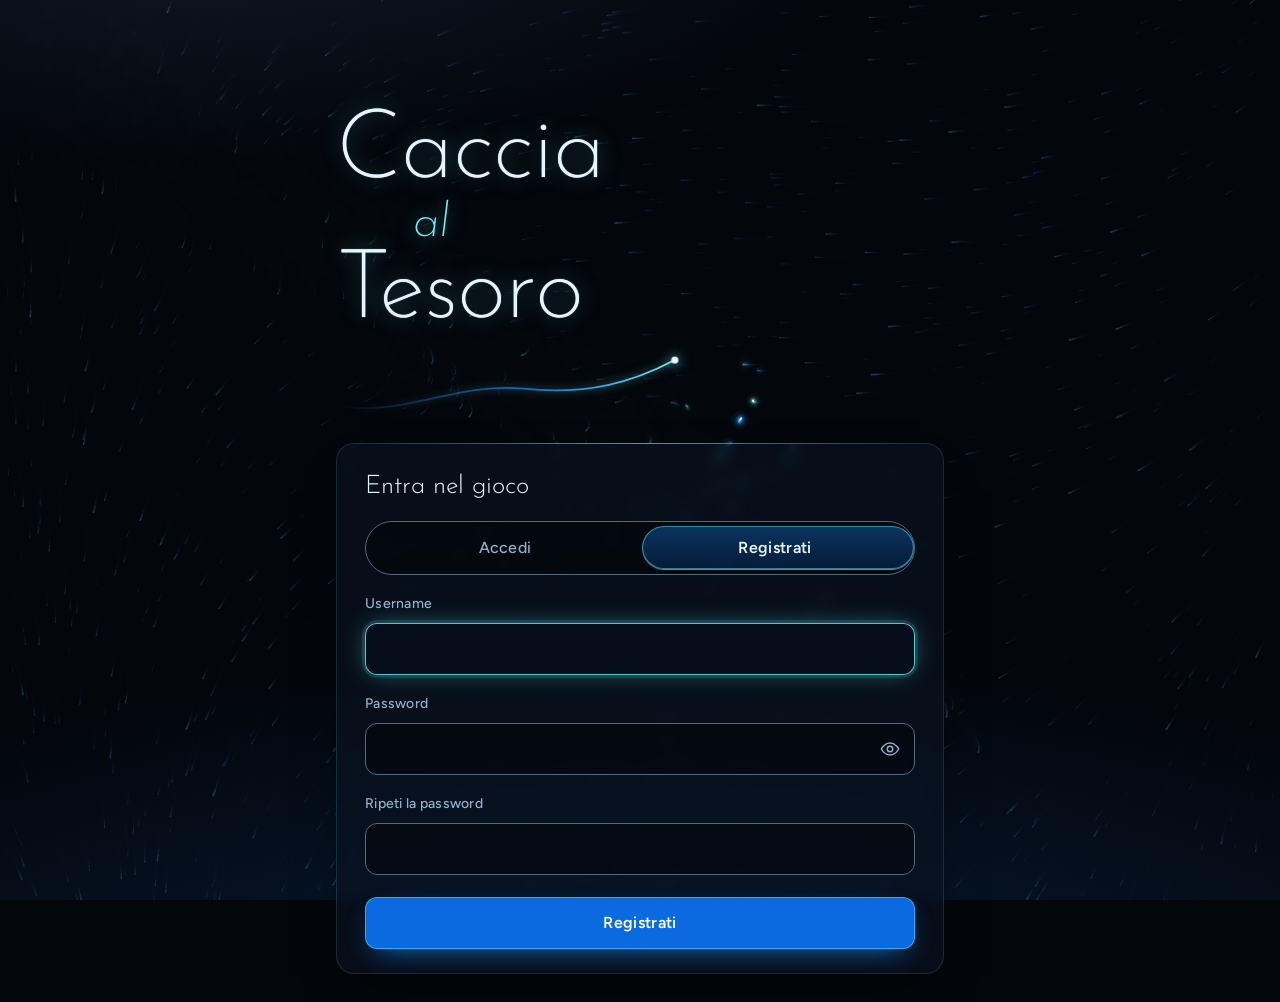
==== commit 8467521e: "feat(loader): replace the video download bar with an interactive 3D crystal A faceted crystal drawn " ====
--- a/index.html
+++ b/index.html
@@ -138,6 +138,7 @@
   <script src="config.js"></script>
   <script src="plankton.js"></script>
   <script src="shadows.js"></script>
+  <script src="crystal.js"></script>
   <script src="app.js"></script>
 </body>
 </html>
--- a/style.css
+++ b/style.css
@@ -1866,6 +1866,40 @@
   font-variant-numeric: tabular-nums;
 }
 
+/* The video download: a faceted crystal (crystal.js) filling with light, to spin while waiting.
+   The canvas draws its own glow; the wrapper only centres it and keeps touches to itself. */
+.reveal-loader:has(.reveal-crystal) {
+  text-align: center;
+}
+
+.reveal-crystal {
+  display: flex;
+  justify-content: center;
+  margin: 6px auto 2px;
+}
+
+.reveal-crystal .crystal-canvas {
+  display: block;
+  width: clamp(168px, 52vw, 220px);
+  height: clamp(168px, 52vw, 220px);
+  touch-action: none;
+  cursor: grab;
+  user-select: none;
+  -webkit-user-select: none;
+  -webkit-tap-highlight-color: transparent;
+}
+
+.reveal-crystal .crystal-canvas.is-dragging {
+  cursor: grabbing;
+}
+
+.reveal-hint {
+  margin-top: 6px;
+  font-size: 0.75rem;
+  letter-spacing: 0.04em;
+  color: var(--muted);
+}
+
 .reveal-message {
   margin-top: 8px;
   font-size: 0.95rem;
@@ -2663,8 +2697,9 @@
   text-align: center;
 }
 
+/* The emblem heads the seal and the plain loader; a loader holding the crystal has its own light. */
 body[data-theme="tarot"] .reveal-seal::before,
-body[data-theme="tarot"] .puzzle:has(> .reveal:not(.is-revealed)) .reveal-loader::before {
+body[data-theme="tarot"] .puzzle:has(> .reveal:not(.is-revealed)) .reveal-loader:not(:has(.reveal-crystal))::before {
   content: "";
   display: block;
   width: clamp(112px, 38vw, 148px);
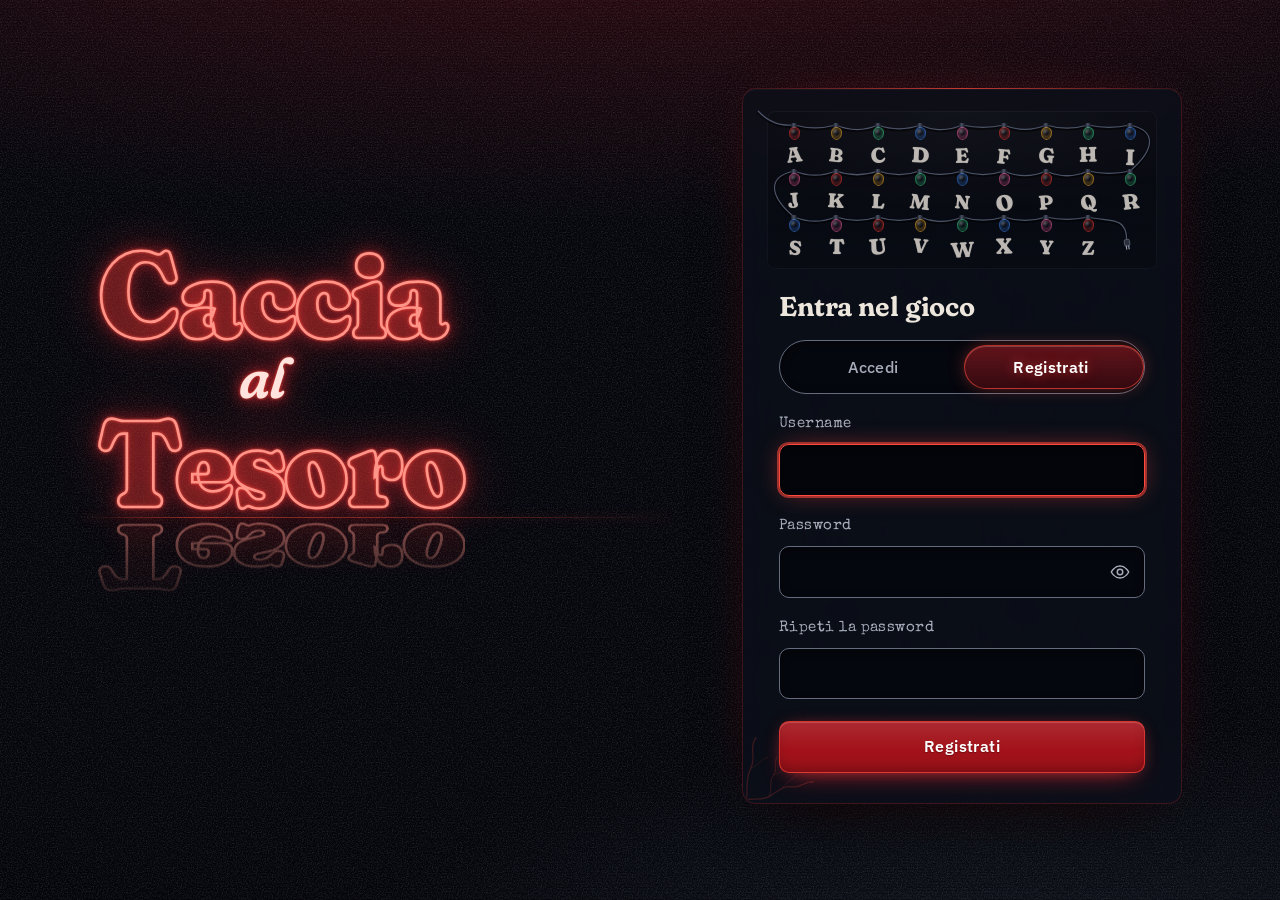
==== commit 9562d1c6: "feat(ui): restyle every component for the Sottosopra Red neon Fraunces title with its upside-down re" ====
--- a/index.html
+++ b/index.html
@@ -3,7 +3,7 @@
 <head>
   <meta charset="utf-8">
   <meta name="viewport" content="width=device-width, initial-scale=1, viewport-fit=cover">
-  <meta name="theme-color" content="#03060b">
+  <meta name="theme-color" content="#06070d">
   <meta name="color-scheme" content="dark">
   <title>Caccia al Tesoro</title>
   <meta name="description" content="Una caccia al tesoro tra amici: leggi gli enigmi, uno alla volta, e salva le tue risposte dal telefono.">
@@ -21,7 +21,7 @@
   <meta property="og:image:type" content="image/png">
   <meta property="og:image:width" content="1200">
   <meta property="og:image:height" content="630">
-  <meta property="og:image:alt" content="Il titolo Caccia al Tesoro scritto in luce su un mare notturno, con una scia luminosa.">
+  <meta property="og:image:alt" content="Il titolo Caccia al Tesoro in rosso al neon sotto un cielo in tempesta, con il suo riflesso capovolto e cenere sospesa.">
   <meta name="twitter:card" content="summary_large_image">
   <meta name="twitter:title" content="Caccia al Tesoro">
   <meta name="twitter:description" content="Una caccia al tesoro tra amici: leggi gli enigmi, uno alla volta, e salva le tue risposte dal telefono.">
@@ -29,37 +29,34 @@
   <script>document.documentElement.classList.add("js");</script>
   <link rel="preconnect" href="https://fonts.googleapis.com">
   <link rel="preconnect" href="https://fonts.gstatic.com" crossorigin>
-  <link rel="stylesheet" href="https://fonts.googleapis.com/css2?family=Figtree:wght@400;500;600&family=Josefin+Sans:ital,wght@0,200;0,300;0,400;0,700;1,200&display=swap">
+  <link rel="stylesheet" href="https://fonts.googleapis.com/css2?family=Fraunces:ital,opsz,wght,SOFT,WONK@0,72,400..900,0..100,0..1;1,72,400..600,100,1&family=IBM+Plex+Sans:ital,wght@0,400;0,500;0,600;1,400&family=Special+Elite&display=swap">
   <link rel="stylesheet" href="style.css">
+  <link rel="stylesheet" href="motion.css">
 </head>
 <body>
   <!--
-    THESIS: the hunt happens in a black night sea; darkness hides the riddles and living light reveals them. Refuses the parchment-map treasure hunt and the neon hacker terminal.
-    OWN-WORLD: abyss #03060b ground, deep current #0a1422 / ghost trace #1a2b3f translucent panels with blue hairlines, electric wake blue for the primary action, luminescent cyan #66f6ff for focus, success and light; thin Josefin Sans display, Figtree body; glow marks state.
-    STORY: the player arrives in the dark sea, the title is written in light, they identify themselves, riddles ignite one by one, and saving an answer releases a bloom of light.
-    FIRST VIEWPORT: full-bleed living plankton canvas; huge thin stacked title with a glowing wake curve; login panel low in the thumb zone.
-    FORM: bioluminescent plankton wake (user-chosen challenger), seed key 5f921f41.
-    FINISH: unreviewed and undocumented is unfinished; this build ends with the finish review, the verdict, DESIGN.md, and every shipping raster carrying its provenance
+    THESIS: "Il Sottosopra". The same treasure hunt seen from the other side: cold blue-black air full of floating ash, a red storm pulsing overhead, and only fragile artificial light (string bulbs, a red rift glow, red lightning inside the clouds). Riddles are messages that cross the barrier.
+    OWN-WORLD: void #06070d ground, dark glass panels #0e1220 with a red hairline, deep rift red #a3121a for the primary action, rift glow #ff4a3d for focus and active marks, warm paper text #ece6dd; string-bulb colours only for lights; amber is success. Fraunces (soft, wonky) for display and the red neon title, IBM Plex Sans for reading, Special Elite for typed labels and stamps.
+    STORY: the player arrives under the storm, the title warms up like failing neon over its upside-down reflection, the alphabet wall answers the name they type, riddles hang on a string of lights, a sealed riddle waits behind the rift, and a saved answer makes the lights answer back.
+    FIRST VIEWPORT: full-bleed ash and storm canvas under a grain and vignette layer; red neon stacked title with a wavering mirror image; the login panel, topped by the letter wall, low in the thumb zone.
+    MOTION: flicker (reveals), pulse (sealed things), drift (ash, canvas only), glitch (one VHS slice on a view change), rare low-alpha lightning. Reduced motion shows every final state at once.
   -->
   <canvas id="sea" class="sea" aria-hidden="true"></canvas>
+  <div class="ambience" aria-hidden="true"></div>
 
   <header class="site-header">
     <h1 class="title" aria-label="Caccia al Tesoro">
-      <span class="title-line" style="--i: 0" aria-hidden="true">Caccia</span>
-      <span class="title-line title-al" style="--i: 1" aria-hidden="true">al</span>
-      <span class="title-line" style="--i: 2" aria-hidden="true">Tesoro</span>
-      <svg class="wake" viewBox="0 0 320 64" aria-hidden="true" focusable="false">
-        <defs>
-          <linearGradient id="wake-gradient" x1="0" y1="0" x2="1" y2="0">
-            <stop offset="0" stop-color="#1e8bff" stop-opacity="0"></stop>
-            <stop offset="0.55" stop-color="#1e8bff" stop-opacity="0.7"></stop>
-            <stop offset="1" stop-color="#66f6ff"></stop>
-          </linearGradient>
-        </defs>
-        <path class="wake-path" pathLength="1"
-              d="M2 52 C 60 62, 110 30, 170 36 S 270 30, 308 10"></path>
-        <circle class="wake-head" cx="308" cy="10" r="3.2"></circle>
-      </svg>
+      <!-- The neon sign, then the same sign upside down beneath it: the world mirrored. -->
+      <span class="title-neon" aria-hidden="true">
+        <span class="title-line title-caccia" style="--i: 0">Caccia</span>
+        <span class="title-line title-al" style="--i: 1">al</span>
+        <span class="title-line title-tesoro" style="--i: 2">Tesoro</span>
+      </span>
+      <span class="title-mirror" aria-hidden="true">
+        <span class="title-line title-caccia">Caccia</span>
+        <span class="title-line title-al">al</span>
+        <span class="title-line title-tesoro">Tesoro</span>
+      </span>
     </h1>
     <div id="user-bar" class="user-bar" hidden>
       <span class="user-greeting"><span class="user-hello">Ciao, </span><strong id="user-name"></strong></span>
@@ -74,6 +71,8 @@
     </p>
 
     <section id="register-section" class="card panel" hidden>
+      <!-- Alphabet wall: one bulb over each painted letter, filled by lights.js (decorative). -->
+      <div id="letter-wall" class="letter-wall" aria-hidden="true"></div>
       <h2>Entra nel gioco</h2>
       <form id="register-form" class="auth-form" data-mode="register" novalidate>
         <!-- One form, two modes: the toggle picks what the single submit button does. -->
@@ -136,9 +135,10 @@
   </main>
 
   <script src="config.js"></script>
-  <script src="plankton.js"></script>
+  <script src="upside.js"></script>
   <script src="shadows.js"></script>
   <script src="crystal.js"></script>
+  <script src="lights.js"></script>
   <script src="app.js"></script>
 </body>
 </html>
--- a/style.css
+++ b/style.css
@@ -1,46 +1,95 @@
-/* Night sea world: abyss ground, living plankton light, thin luminous type. */
+/* Il Sottosopra: the hunt seen from the other side. A cold void full of ash (upside.js) and only
+   fragile artificial light: string bulbs, a red rift glow, red neon. This file holds the whole
+   UI system and every static end state; motion.css (loaded after) adds the choreography on the
+   hooks named in the comments ("motion hook"). */
 
 :root {
-  --abyss: #03060b;
-  --deep: #0a1422;
-  --ghost: #1a2b3f;
-  --panel: rgba(10, 20, 34, 0.62);
-  --panel-edge: rgba(102, 246, 255, 0.14);
-  --field: rgba(3, 6, 11, 0.6);
-  --field-edge: #536a7f; /* 3.4:1 against the panel: a field reads as a field */
-  --wake: #0b6ae0;
-  --wake-bright: #1e8bff;
-  --light: #66f6ff;
-  --light-soft: rgba(102, 246, 255, 0.35);
-  /* Channels of the accent lights, for glows at any opacity: rgba(var(--light-rgb), 0.5). */
-  --light-rgb: 102, 246, 255;
-  --wake-rgb: 30, 139, 255;
-  --wake-deep-rgb: 11, 106, 224;
-  --deep-rgb: 11, 60, 120;
-  --sheen-rgb: 190, 252, 255;
-  --foam-rgb: 233, 254, 255;
-  --foam: #e9feff; /* near-white light: icons, checks, the loader on a lit button */
-  --light-text: #bdf8ff; /* lit text: saved answers, hint text */
-  --text: #e6f4ff;
-  --muted: #8fb2cc;
-  --placeholder: #7d9bb3;
-  --error: #ff8f86;
-  --radius: 18px;
-  --radius-control: 12px;
+  /* Ground and glass. --abyss stays a 6-digit hex: crystal.js parses it. */
+  --abyss: #06070d;
+  --deep: #0e1220;
+  --ghost: #232a3d;
+  --panel: rgba(12, 15, 26, 0.74);
+  --panel-edge: rgba(255, 59, 48, 0.2); /* the red hairline of every panel */
+  --field: rgba(5, 6, 12, 0.72);
+  --field-edge: #646c7e; /* 3.7:1 against the panel: a field reads as a field */
+  /* Rift red: the primary action (white text 7.9:1 on --wake) and the glow of focus and marks
+     (--light, 5.8:1 on the panel). */
+  --wake: #a3121a;
+  --wake-bright: #e3262e;
+  --light: #ff4a3d;
+  --light-soft: rgba(255, 74, 61, 0.35);
+  /* Channels of the lights, for glows at any opacity: rgba(var(--light-rgb), 0.5). */
+  --light-rgb: 255, 74, 61;
+  --wake-rgb: 227, 38, 46;
+  --wake-deep-rgb: 163, 18, 26;
+  --deep-rgb: 92, 14, 24; /* the storm's red underbelly */
+  --sheen-rgb: 255, 196, 184;
+  --foam-rgb: 255, 241, 234;
+  --foam: #fff1ea; /* near-white light: icons, checks, the loader on a lit button */
+  --light-text: #ffd7a8; /* lamp-lit paper: saved answers, subtitles (14:1) */
+  --text: #ece6dd; /* warm paper white, 15.6:1 on the panel */
+  --muted: #a7adbb; /* 8.6:1 */
+  --placeholder: #7d8394; /* 5.1:1 on a field */
+  --error: #ffb4a4; /* salmon, never the rift red; always paired with the alert icon */
+  --success: #ffc35c; /* a warm lit bulb */
+  --success-rgb: 255, 195, 92;
+  /* The red neon of the title: the tube's edge and its hottest core. */
+  --neon-edge: #ff9488;
+  --neon-core: #ffe3dc;
+  /* String-light bulbs: only for lights, never for text. */
+  --bulb-red: #ff3b30;
+  --bulb-amber: #ffb627;
+  --bulb-green: #39d98a;
+  --bulb-blue: #3d8bff;
+  --bulb-pink: #ff5fa2;
+  --bulb-red-rgb: 255, 59, 48;
+  --bulb-amber-rgb: 255, 182, 39;
+  --bulb-green-rgb: 57, 217, 138;
+  --bulb-blue-rgb: 61, 139, 255;
+  --bulb-pink-rgb: 255, 95, 162;
+  --storm: #3a4a63; /* lightning-lit cloud */
+  --ash-rgb: 184, 196, 214;
+  --radius: 14px;
+  --radius-control: 10px;
+  --column: 640px; /* the reading column; the compact header lines up with it */
+  /* Motion language (motion.css): flicker reveals, the rift's pulse, one VHS glitch per view. */
   --ease-out: cubic-bezier(0.16, 1, 0.3, 1);
-  --display: "Josefin Sans", "Futura", "Century Gothic", sans-serif;
-  --body: "Figtree", system-ui, -apple-system, "Segoe UI", sans-serif;
+  --ease-in-out: cubic-bezier(0.65, 0, 0.35, 1);
+  --flicker-steps: steps(1, end);
+  --flicker-duration: 760ms;
+  --pulse-duration: 5.2s;
+  --glitch-duration: 190ms;
+  --display: "Fraunces", "Iowan Old Style", Georgia, serif;
+  --body: "IBM Plex Sans", system-ui, -apple-system, "Segoe UI", sans-serif;
+  --type: "Special Elite", "Courier New", ui-monospace, monospace; /* typed accents only */
+  /* Drawn once, reused: organic growth and cracks are masks, so they take each room's colour. */
+  --tex-grain: url("data:image/svg+xml,%3Csvg xmlns='http://www.w3.org/2000/svg' width='180' height='180'%3E%3Cfilter id='n'%3E%3CfeTurbulence type='fractalNoise' baseFrequency='.8' numOctaves='2' stitchTiles='stitch'/%3E%3CfeColorMatrix values='0 0 0 0 .72 0 0 0 0 .77 0 0 0 0 .84 1.3 0 0 0 -.56'/%3E%3C/filter%3E%3Crect width='100%25' height='100%25' filter='url(%23n)'/%3E%3C/svg%3E");
+  --tex-vines: url("data:image/svg+xml,%3Csvg xmlns='http://www.w3.org/2000/svg' viewBox='0 0 160 160' fill='none' stroke='%23000' stroke-linecap='round'%3E%3Cpath stroke-width='2.2' d='M160 5C142 9 130 3 116 11S94 29 78 27 56 37 44 35'/%3E%3Cpath stroke-width='1.5' d='M116 11C111 25 117 35 109 47S111 65 103 77'/%3E%3Cpath stroke-width='1' d='M94 25C88 37 74 39 67 51M109 47C99 49 93 57 85 57M103 77C97 83 98 92 91 97'/%3E%3Cpath stroke-width='2' d='M155 0C151 22 157 40 147 58S151 90 139 108 141 130 133 146'/%3E%3Cpath stroke-width='1' d='M147 58C135 62 129 74 119 76M142 100C151 108 153 118 159 122M137 124C127 128 124 138 116 140'/%3E%3Cg stroke='none' fill='%23000'%3E%3Ccircle cx='44' cy='35' r='1.7'/%3E%3Ccircle cx='67' cy='51' r='1.3'/%3E%3Ccircle cx='133' cy='146' r='1.5'/%3E%3Ccircle cx='91' cy='97' r='1.2'/%3E%3Ccircle cx='116' cy='140' r='1.1'/%3E%3C/g%3E%3C/svg%3E");
+  --tex-vines-bl: url("data:image/svg+xml,%3Csvg xmlns='http://www.w3.org/2000/svg' viewBox='0 0 160 160' fill='none' stroke='%23000' stroke-linecap='round'%3E%3Cg transform='rotate(180 80 80)'%3E%3Cpath stroke-width='2.2' d='M160 5C142 9 130 3 116 11S94 29 78 27 56 37 44 35'/%3E%3Cpath stroke-width='1.5' d='M116 11C111 25 117 35 109 47S111 65 103 77'/%3E%3Cpath stroke-width='1' d='M94 25C88 37 74 39 67 51M109 47C99 49 93 57 85 57'/%3E%3Cpath stroke-width='2' d='M155 0C151 22 157 40 147 58S151 90 139 108'/%3E%3Cpath stroke-width='1' d='M147 58C135 62 129 74 119 76'/%3E%3Cg stroke='none' fill='%23000'%3E%3Ccircle cx='44' cy='35' r='1.7'/%3E%3Ccircle cx='67' cy='51' r='1.3'/%3E%3Ccircle cx='139' cy='108' r='1.4'/%3E%3C/g%3E%3C/g%3E%3C/svg%3E");
+  --tex-tangle: url("data:image/svg+xml,%3Csvg xmlns='http://www.w3.org/2000/svg' viewBox='0 0 220 100' fill='none' stroke='%23000' stroke-linecap='round'%3E%3Cpath stroke-width='2.4' d='M222 30C200 34 190 22 172 30S146 52 126 46 100 54 86 50'/%3E%3Cpath stroke-width='1.5' d='M172 30C168 16 176 8 170 -2M146 46C142 60 150 70 144 82'/%3E%3Cpath stroke-width='2' d='M222 74C204 70 196 84 180 80S156 90 140 102'/%3E%3Cpath stroke-width='1.3' d='M222 52C210 56 206 64 194 62S178 58 168 64'/%3E%3Cpath stroke-width='1' d='M196 78C192 90 198 96 194 104M126 46C118 36 108 38 100 30M86 50C78 54 72 50 64 56M168 64C160 70 152 66 146 72'/%3E%3Cg stroke='none' fill='%23000'%3E%3Ccircle cx='86' cy='50' r='1.6'/%3E%3Ccircle cx='64' cy='56' r='1.2'/%3E%3Ccircle cx='100' cy='30' r='1.2'/%3E%3Ccircle cx='144' cy='82' r='1.3'/%3E%3Ccircle cx='146' cy='72' r='1'/%3E%3C/g%3E%3C/svg%3E");
+  --tex-rift: url("data:image/svg+xml,%3Csvg xmlns='http://www.w3.org/2000/svg' viewBox='0 0 400 160' fill='none' stroke='%23000' stroke-linecap='round' stroke-linejoin='round'%3E%3Cdefs%3E%3Cfilter id='b' x='-10%25' y='-30%25' width='120%25' height='160%25'%3E%3CfeGaussianBlur stdDeviation='3.2'/%3E%3C/filter%3E%3Cg id='r'%3E%3Cpath fill='%23000' stroke='none' d='M6 80 24 78.5 41 79 58 76.5 77 78 96 74.5 113 76 131 72.5 152 74 170 71 186 73.5 203 70.5 219 72 236 71.5 251 74 270 72 289 75.5 305 74 322 77 341 76 360 78.5 377 78 394 80 375 81.5 357 81 338 83.5 318 83 300 85.5 284 84.5 266 87 249 86 231 88.5 214 87 197 89 181 86.5 163 88 147 85 129 86.5 110 83.5 92 84.5 73 82 55 82.5 37 81 20 81.5Z'/%3E%3Cpath stroke-width='2.2' d='M58 76.5 50 67M131 72.5 125 59M186 73.5 191 65M219 72 228 57M305 74 314 64M360 78.5 369 71M37 81 29 88M92 84.5 85 96M163 88 169 101M197 89 192 104M266 87 274 97M318 83 325 95'/%3E%3Cpath stroke-width='1.4' d='M50 67 53 57 43 47M125 59 131 47 123 32M228 57 224 45 235 33M314 64 327 59 332 48M85 96 89 108 80 121M192 104 198 118 191 133M325 95 320 105 329 117'/%3E%3Cpath stroke-width='.85' d='M43 47 38 39M53 57 62 52M123 32 127 20M131 47 143 41 148 33M125 59 114 55M191 65 189 58M235 33 233 24M228 57 241 53 249 46M332 48 341 42M314 64 311 53M369 71 381 69M29 88 24 97M80 121 83 131M89 108 100 114M169 101 165 111M191 133 196 145M198 118 210 124 214 134M192 104 181 108M274 97 272 106M329 117 327 127M325 95 337 99'/%3E%3C/g%3E%3C/defs%3E%3Cuse href='%23r' filter='url(%23b)' opacity='.55'/%3E%3Cuse href='%23r' filter='url(%23b)' opacity='.25'/%3E%3Cuse href='%23r'/%3E%3C/svg%3E");
+  --tex-wear: url("data:image/svg+xml,%3Csvg xmlns='http://www.w3.org/2000/svg' width='170' height='170'%3E%3Cfilter id='w'%3E%3CfeTurbulence type='fractalNoise' baseFrequency='.62' numOctaves='3' seed='4' stitchTiles='stitch'/%3E%3CfeColorMatrix values='0 0 0 0 0 0 0 0 0 0 0 0 0 0 0 -9 0 0 0 6.6'/%3E%3C/filter%3E%3Crect width='100%25' height='100%25' filter='url(%23w)'/%3E%3C/svg%3E");
+  --icon-alert: url("data:image/svg+xml,%3Csvg xmlns='http://www.w3.org/2000/svg' viewBox='0 0 20 20'%3E%3Ccircle cx='10' cy='10' r='8.2' fill='none' stroke='%23000' stroke-width='1.6'/%3E%3Cpath d='M10 5.4v5.8' stroke='%23000' stroke-width='2' stroke-linecap='round'/%3E%3Ccircle cx='10' cy='14.4' r='1.2'/%3E%3C/svg%3E");
   color-scheme: dark;
   accent-color: var(--light);
   scrollbar-color: var(--ghost) transparent;
 }
 
-/* Green sea: a riddle page with "theme": "green" in puzzles.json (set on body by app.js).
-   Same abyss, the plankton glows green; the wake stays dark enough for white text (5:1). */
+/* ---------- Theme rooms: tokens ---------- */
+
+/* Green sea: a riddle page with "theme": "green" in puzzles.json (set on body by app.js). The same
+   other side drowned in green water: cool sea-white text, green light, a wake still dark enough
+   for white text (5:1). The vines and the rift turn into glowing weed (they are masks). */
 body[data-theme="green"] {
+  --abyss: #040a09;
+  --deep: #0a1a16;
+  --ghost: #1b3a31;
+  --panel: rgba(8, 20, 17, 0.74);
+  --panel-edge: rgba(109, 255, 180, 0.18);
+  --field: rgba(3, 8, 7, 0.72);
+  --field-edge: #5a7a6e;
   --light: #6dffb4;
   --light-soft: rgba(109, 255, 180, 0.35);
-  --panel-edge: rgba(109, 255, 180, 0.14);
   --wake: #08804a;
   --wake-bright: #18c46e;
   --light-rgb: 109, 255, 180;
@@ -51,13 +100,20 @@
   --foam-rgb: 236, 255, 245;
   --foam: #ecfff5;
   --light-text: #c2ffdc;
+  --text: #e3f4ec;
+  --muted: #9fbcb0;
+  --placeholder: #78968a;
+  --success: #6dffb4;
+  --success-rgb: 109, 255, 180;
+  --neon-edge: #9dffcf;
+  --neon-core: #e4fff1;
   accent-color: var(--light);
 }
 
-/* Tarot salon: the riddle-4 page ("theme": "tarot"), after its video "Il mazzo". The night sea
+/* Tarot salon: the riddle-4 page ("theme": "tarot"), after its video "Il mazzo". The other side
    turns into a dark aubergine room under one warm lamp: gold line work, wine-red card backs,
-   cream text. Contrast on the card face: text 15.8:1, muted 9:1, placeholder 6.9:1, field edge
-   4:1, focus gold 12:1; cream on the wine button 8:1. */
+   cream text, classical serif capitals. Contrast on the card face: text 15.8:1, muted 9:1,
+   placeholder 6.9:1, field edge 4:1, focus gold 12:1; cream on the wine button 8:1. */
 body[data-theme="tarot"] {
   --abyss: #0c060a;
   --deep: #1c0b15;
@@ -82,6 +138,12 @@
   --muted: #c9a99b;
   --placeholder: #b59484;
   --error: #ff9a8a;
+  --success: #efc678;
+  --success-rgb: 239, 198, 120;
+  --neon-edge: #f5d49a;
+  --neon-core: #fff4e2;
+  /* The salon reads its labels from the deck's serif, not from a typewriter. */
+  --type: var(--display);
   /* Gold line art of the deck, drawn once and reused (no external assets). */
   --tarot-gold: #e9c27a;
   --tarot-emblem: url("data:image/svg+xml,%3Csvg xmlns='http://www.w3.org/2000/svg' viewBox='0 0 120 120' fill='none' stroke='%23e9c27a' stroke-width='1.1' stroke-linecap='round' stroke-linejoin='round'%3E%3Ccircle cx='60' cy='60' r='33'/%3E%3Ccircle cx='60' cy='60' r='37' stroke-opacity='.45'/%3E%3Cpath d='M60 58C55 49 55 38 60 29C65 38 65 49 60 58Z'/%3E%3Cpath d='M60 58C55 49 55 38 60 29C65 38 65 49 60 58Z' transform='rotate(45 60 60)'/%3E%3Cpath d='M60 58C55 49 55 38 60 29C65 38 65 49 60 58Z' transform='rotate(90 60 60)'/%3E%3Cpath d='M60 58C55 49 55 38 60 29C65 38 65 49 60 58Z' transform='rotate(135 60 60)'/%3E%3Cpath d='M60 58C55 49 55 38 60 29C65 38 65 49 60 58Z' transform='rotate(180 60 60)'/%3E%3Cpath d='M60 58C55 49 55 38 60 29C65 38 65 49 60 58Z' transform='rotate(225 60 60)'/%3E%3Cpath d='M60 58C55 49 55 38 60 29C65 38 65 49 60 58Z' transform='rotate(270 60 60)'/%3E%3Cpath d='M60 58C55 49 55 38 60 29C65 38 65 49 60 58Z' transform='rotate(315 60 60)'/%3E%3Ccircle cx='60' cy='60' r='3' fill='%23e9c27a'/%3E%3Cpath d='M60 3V20M60 100V117M8 60H20M100 60H112' stroke-opacity='.7'/%3E%3Cpath d='M60 6l2.6 3.2L60 12.4l-2.6-3.2zM60 107.6l2.6 3.2L60 114l-2.6-3.2z' fill='%23e9c27a' stroke='none'/%3E%3C/svg%3E");
@@ -129,6 +191,10 @@
   --muted: #cdb393;
   --placeholder: #a98f72;
   --error: #ff9a8a;
+  --success: #f0a640;
+  --success-rgb: 240, 166, 64;
+  --neon-edge: #f7c27a;
+  --neon-core: #ffecc8;
   /* The theatre's own colours: the paper, its ink, the lamp's ember and amber. */
   --ombre-paper: #d6a86f;
   --ombre-paper-light: #e6c08a;
@@ -149,6 +215,8 @@
     radial-gradient(120% 70% at 50% 110%, rgba(var(--deep-rgb), 0.5), transparent 70%);
 }
 
+/* ---------- Base ---------- */
+
 * {
   box-sizing: border-box;
 }
@@ -166,17 +234,20 @@
   flex-direction: column;
   color: var(--text);
   font: 400 1rem/1.6 var(--body);
+  /* Special Elite has one weight: never let the browser fake a bold one. */
+  font-synthesis: none;
   background-color: var(--abyss);
-  /* Depth beneath the plankton: deeper water rising from below. */
+  /* Under the ash canvas (and in its place if it never starts): the storm's red glow overhead,
+     a cold lightning-lit cloud low on one side. */
   background-image:
-    radial-gradient(120% 60% at 50% 115%, rgba(var(--deep-rgb), 0.42), transparent 70%),
-    radial-gradient(80% 40% at 15% -10%, rgba(26, 43, 63, 0.55), transparent 70%);
+    radial-gradient(140% 55% at 50% -14%, rgba(var(--deep-rgb), 0.6), transparent 70%),
+    radial-gradient(90% 45% at 88% 112%, rgba(58, 74, 99, 0.3), transparent 70%);
   background-attachment: fixed;
   overflow-x: hidden;
 }
 
 ::selection {
-  background: rgba(var(--light-rgb), 0.28);
+  background: rgba(var(--light-rgb), 0.34);
   color: #ffffff;
 }
 
@@ -187,6 +258,14 @@
 ::-webkit-scrollbar-thumb {
   background: var(--ghost);
   border-radius: 8px;
+}
+
+::-webkit-scrollbar-thumb:hover {
+  background: rgba(var(--light-rgb), 0.45);
+}
+
+[hidden] {
+  display: none !important;
 }
 
 .sea {
@@ -196,16 +275,38 @@
   pointer-events: none;
 }
 
-[hidden] {
-  display: none !important;
-}
-
-/* ---------- Header: hero on login, compact while playing ---------- */
+/* Film grain, scanlines and a vignette between the ash and the page. Under the content (panels
+   blur it away), never on body::before/::after (the rooms use those). Static; motion.css may
+   step the grain's position. */
+.ambience {
+  position: fixed;
+  inset: 0;
+  z-index: -1;
+  pointer-events: none;
+  background:
+    repeating-linear-gradient(0deg, rgba(0, 0, 0, 0.2) 0 1px, transparent 1px 3px),
+    radial-gradient(135% 100% at 50% 42%, transparent 52%, rgba(2, 2, 6, 0.72) 100%);
+}
+
+.ambience::before {
+  content: "";
+  position: absolute;
+  inset: 0;
+  background: var(--tex-grain) 0 0 / 180px 180px repeat;
+  opacity: 0.22;
+}
+
+/* The rooms are lit sets, not old tape: grain and vignette stay, scanlines go. */
+body[data-theme] .ambience {
+  background: radial-gradient(135% 100% at 50% 42%, transparent 52%, rgba(2, 2, 6, 0.6) 100%);
+}
+
+/* ---------- Header: the neon sign on login, one quiet line while playing ---------- */
 
 .site-header,
 main {
   width: 100%;
-  max-width: 640px;
+  max-width: var(--column);
   margin: 0 auto;
   padding-inline: max(16px, env(safe-area-inset-left)) max(16px, env(safe-area-inset-right));
 }
@@ -215,24 +316,32 @@
   display: flex;
   flex-direction: column;
   justify-content: center;
-  padding-top: max(40px, env(safe-area-inset-top));
-  padding-bottom: 24px;
-}
-
+  padding-top: max(36px, env(safe-area-inset-top));
+  padding-bottom: 22px;
+}
+
+/* "Caccia / al / Tesoro" as a stacked shop sign in heavy soft Fraunces: outlined red tubes, a
+   small hot script "al". Its upside-down reflection (.title-mirror) hangs under the horizon
+   line (.title::after). Motion hooks: .title-neon .title-line (--i: 0..2) flicker in;
+   .title-mirror wavers. */
 .title {
   position: relative;
+  /* Room for the visible part of the reflection. */
+  margin: 0 0 0.66em;
+  font-family: var(--display);
+  font-size: clamp(3.3rem, 17.5vw, 5.75rem);
+  font-weight: 900;
+  font-variation-settings: "SOFT" 100, "WONK" 1;
+  line-height: 0.88;
+  letter-spacing: -0.01em;
+  color: var(--text);
+}
+
+.title-neon,
+.title-mirror {
   display: flex;
   flex-direction: column;
-  margin: 0;
-  font-family: var(--display);
-  font-weight: 200;
-  font-size: clamp(3.6rem, 19vw, 6rem);
-  line-height: 0.95;
-  letter-spacing: -0.01em;
-  color: var(--text);
-  text-shadow:
-    0 0 1px rgba(230, 244, 255, 0.9),
-    0 0 22px rgba(var(--light-rgb), 0.38);
+  align-items: flex-start;
 }
 
 .title-line {
@@ -240,43 +349,84 @@
 }
 
 .title-al {
-  margin: 0.05em 0 0.02em 1.6em;
-  font-size: 0.5em;
+  margin: 0.03em 0 0.05em 2.5em;
+  font-size: 0.46em;
   font-style: italic;
-  color: var(--light);
-  text-shadow: 0 0 18px rgba(var(--light-rgb), 0.6);
-}
-
-.wake {
-  display: block;
-  width: min(100%, 22rem);
-  height: auto;
-  margin-top: 0.1em;
-  overflow: visible;
-}
-
-.wake-path {
-  fill: none;
-  stroke: url(#wake-gradient);
-  stroke-width: 1.6;
-  stroke-linecap: round;
-  filter: drop-shadow(0 0 4px rgba(var(--light-rgb), 0.7));
-}
-
-.wake-head {
-  fill: var(--foam);
-  filter: drop-shadow(0 0 6px var(--light));
+  font-weight: 600;
+  line-height: 1;
+}
+
+/* The glow follows the tubes (a drop-shadow of the stroke, not a blur of the whole letter). */
+.title-neon {
+  filter:
+    drop-shadow(0 0 1.5px rgba(var(--light-rgb), 0.95))
+    drop-shadow(0 0 7px rgba(var(--wake-rgb), 0.8))
+    drop-shadow(0 0 24px rgba(var(--wake-rgb), 0.45));
+}
+
+.title-neon .title-line,
+.title-mirror .title-line {
+  color: rgba(var(--light-rgb), 0.1);
+  -webkit-text-stroke: 0.022em var(--neon-edge);
+}
+
+.title-neon .title-al,
+.title-mirror .title-al {
+  color: var(--neon-core);
+  -webkit-text-stroke: 0;
+}
+
+/* Without text-stroke the tubes would vanish: fill them instead. */
+@supports not (-webkit-text-stroke: 1px black) {
+  .title-neon .title-line,
+  .title-mirror .title-line {
+    color: var(--neon-edge);
+  }
+}
+
+/* The same sign upside down, folded on its last baseline and squashed like a reflection on wet
+   ground; only its nearest line shows before it fades into the dark. */
+.title-mirror {
+  position: absolute;
+  top: 0;
+  left: 0;
+  transform-origin: 50% 100%;
+  transform: scaleY(-0.74);
+  opacity: 0.5;
+  filter: blur(0.7px) drop-shadow(0 0 10px rgba(var(--wake-rgb), 0.55));
+  -webkit-mask-image: linear-gradient(to top, #000 4%, rgba(0, 0, 0, 0.5) 26%, transparent 52%);
+  mask-image: linear-gradient(to top, #000 4%, rgba(0, 0, 0, 0.5) 26%, transparent 52%);
+  pointer-events: none;
+}
+
+/* Only the nearest word is reflected: the farther lines would surface as stray marks. */
+.title-mirror .title-caccia,
+.title-mirror .title-al {
+  visibility: hidden;
+}
+
+/* The horizon between the two worlds: a thin line of rift light the sign stands on. */
+.title::after {
+  content: "";
+  position: absolute;
+  top: 100%;
+  left: -16px;
+  right: -16px;
+  height: 1px;
+  background: linear-gradient(90deg, transparent, rgba(var(--light-rgb), 0.5) 18%, rgba(var(--light-rgb), 0.38) 62%, transparent);
+  box-shadow: 0 0 10px rgba(var(--light-rgb), 0.35);
+  pointer-events: none;
 }
 
 .user-bar {
   display: flex;
   align-items: center;
-  gap: 12px;
+  gap: 10px;
   flex-shrink: 0;
-  padding: 4px 4px 4px 14px;
+  padding: 3px 3px 3px 14px;
   border: 1px solid var(--panel-edge);
   border-radius: 999px;
-  background: var(--panel);
+  background: rgba(10, 12, 21, 0.72);
   backdrop-filter: blur(8px);
   -webkit-backdrop-filter: blur(8px);
   font-size: 0.9rem;
@@ -296,7 +446,7 @@
   white-space: nowrap;
 }
 
-/* Playing: the title condenses into one quiet line at the top. */
+/* Playing: the sign shrinks to one lit line at the top, over a veil of the void. */
 .is-playing .site-header {
   flex: none;
   position: sticky;
@@ -307,18 +457,50 @@
   align-items: center;
   justify-content: space-between;
   gap: 12px;
-  padding-top: max(12px, env(safe-area-inset-top));
+  padding-top: max(10px, env(safe-area-inset-top));
   padding-bottom: 12px;
   /* Full-width veil (no seam at the column edge on wide screens), content kept in the column. */
   max-width: none;
   padding-inline:
-    max(16px, env(safe-area-inset-left), calc((100% - 608px) / 2))
-    max(16px, env(safe-area-inset-right), calc((100% - 608px) / 2));
-  background: linear-gradient(var(--abyss) 40%, rgba(3, 6, 11, 0));
+    max(16px, env(safe-area-inset-left), calc((100% - var(--column)) / 2 + 16px))
+    max(16px, env(safe-area-inset-right), calc((100% - var(--column)) / 2 + 16px));
+  background: linear-gradient(var(--abyss) 45%, rgba(6, 7, 13, 0));
 }
 
 .is-playing .title {
   flex-shrink: 0;
+  margin: 0;
+  font-size: clamp(1.1rem, 5.2vw, 1.45rem);
+  font-weight: 800;
+  line-height: 1.2;
+  letter-spacing: 0;
+  white-space: nowrap;
+}
+
+/* Small, the tubes would be too thin to read: the line is lit solid instead. */
+.is-playing .title-neon {
+  flex-direction: row;
+  align-items: baseline;
+  gap: 0.26em;
+  filter:
+    drop-shadow(0 0 1px rgba(var(--light-rgb), 0.9))
+    drop-shadow(0 0 8px rgba(var(--wake-rgb), 0.6));
+}
+
+.is-playing .title-neon .title-line {
+  color: var(--neon-core);
+  -webkit-text-stroke: 0;
+}
+
+.is-playing .title-neon .title-al {
+  margin: 0;
+  font-size: 0.82em;
+  color: var(--neon-edge);
+}
+
+.is-playing .title-mirror,
+.is-playing .title::after {
+  display: none;
 }
 
 .is-playing .user-bar {
@@ -331,31 +513,26 @@
   .user-hello {
     display: none;
   }
-}
-
-.is-playing .title {
-  flex-direction: row;
-  gap: 0.28em;
-  font-size: clamp(1.05rem, 5vw, 1.5rem);
-  white-space: nowrap;
-  font-weight: 300;
-  line-height: 1.2;
-  letter-spacing: 0.01em;
-}
-
-.is-playing .title-al {
-  margin: 0;
-  font-size: 1em;
-}
-
-.is-playing .wake {
-  display: none;
-}
-
-/* ---------- Main ---------- */
+
+  .is-playing .site-header {
+    gap: 8px;
+  }
+}
+
+/* ---------- Main and panels ---------- */
 
 main {
-  padding-bottom: max(28px, env(safe-area-inset-bottom));
+  padding-bottom: max(32px, env(safe-area-inset-bottom));
+}
+
+/* Phones: main spans the screen, so its edge is the screen's. The view glitch (skewed frames,
+   the tracking band) and the stamp's landing reach past it for a moment; clip them there so the
+   page never widens. `clip` makes no scroll container: the sticky header and the ombre lean are
+   unaffected. */
+@media (max-width: 699px) {
+  main {
+    overflow-x: clip;
+  }
 }
 
 .is-playing main {
@@ -365,10 +542,11 @@
 h2 {
   margin: 0 0 6px;
   font-family: var(--display);
-  font-weight: 300;
-  font-size: 1.6rem;
-  line-height: 1.2;
-  letter-spacing: 0;
+  font-weight: 650;
+  font-variation-settings: "SOFT" 100, "WONK" 1;
+  font-size: 1.7rem;
+  line-height: 1.15;
+  letter-spacing: -0.005em;
   text-wrap: balance;
 }
 
@@ -380,18 +558,24 @@
   color: var(--muted);
 }
 
+/* Dark glass with a red hairline; a little growth creeps in from two corners. */
 .card {
   position: relative;
+  isolation: isolate;
   background: var(--panel);
   border: 1px solid var(--panel-edge);
   border-radius: var(--radius);
   padding: 22px 20px 20px;
-  backdrop-filter: blur(6px);
-  -webkit-backdrop-filter: blur(6px);
-  box-shadow: 0 24px 48px -24px rgba(0, 0, 0, 0.8);
-}
-
-/* A hairline of light along the top edge of every panel. */
+  backdrop-filter: blur(8px);
+  -webkit-backdrop-filter: blur(8px);
+  box-shadow:
+    inset 0 1px 0 rgba(255, 255, 255, 0.03),
+    0 28px 60px -30px rgba(0, 0, 0, 0.95),
+    0 0 60px -34px rgba(var(--wake-rgb), 0.55);
+  transition: border-color 0.6s var(--ease-out);
+}
+
+/* The rift's hairline of light along the top edge of every panel. */
 .card::before {
   content: "";
   position: absolute;
@@ -399,8 +583,32 @@
   left: 18px;
   right: 18px;
   height: 1px;
-  background: linear-gradient(90deg, transparent, rgba(var(--light-rgb), 0.55), transparent);
+  background: linear-gradient(90deg, transparent, rgba(var(--light-rgb), 0.7), transparent);
   pointer-events: none;
+}
+
+/* Vines from the top-right and bottom-left corners, under the content. The rooms with a frame
+   of their own (tarot, ombre) keep ::after for it. */
+body:not([data-theme="tarot"]):not([data-theme="ombre"]) .card::after {
+  content: "";
+  position: absolute;
+  inset: 0;
+  z-index: -1;
+  border-radius: inherit;
+  background: rgba(var(--light-rgb), 0.2);
+  -webkit-mask:
+    var(--tex-vines) top right / 132px 132px no-repeat,
+    var(--tex-vines-bl) bottom left / 96px 96px no-repeat;
+  mask:
+    var(--tex-vines) top right / 132px 132px no-repeat,
+    var(--tex-vines-bl) bottom left / 96px 96px no-repeat;
+  pointer-events: none;
+}
+
+/* The login panel is crowned by the letter wall: its top-right vine would tangle with the wire. */
+body:not([data-theme="tarot"]):not([data-theme="ombre"]) #register-section.card::after {
+  -webkit-mask: var(--tex-vines-bl) bottom left / 96px 96px no-repeat;
+  mask: var(--tex-vines-bl) bottom left / 96px 96px no-repeat;
 }
 
 .row {
@@ -413,16 +621,77 @@
   font-size: 0.875rem;
 }
 
+/* ---------- Notices and errors: salmon text with an alert mark, never the rift red ---------- */
+
+.notice {
+  position: relative;
+  margin: 0 0 16px;
+  padding: 14px 16px 14px 44px;
+  border-radius: var(--radius-control);
+  border: 1px solid currentColor;
+  background: rgba(36, 10, 14, 0.78);
+}
+
+.notice-error {
+  color: var(--error);
+}
+
+.notice-error::before {
+  content: "";
+  position: absolute;
+  top: 16px;
+  left: 16px;
+  width: 18px;
+  height: 18px;
+  background: currentColor;
+  -webkit-mask: var(--icon-alert) center / contain no-repeat;
+  mask: var(--icon-alert) center / contain no-repeat;
+}
+
 .error {
-  margin-top: 10px;
+  display: flex;
+  align-items: flex-start;
+  gap: 8px;
+  margin-top: 12px;
   min-height: 1.6em;
   color: var(--error);
   font-size: 0.95rem;
+  line-height: 1.45;
 }
 
 .error:empty {
   margin-top: 0;
   min-height: 0;
+}
+
+/* The alert mark: the shape tells an error apart from the red of the rift. */
+.error:not(:empty)::before,
+.field-error:not(:empty)::before,
+.save-status.error::before,
+.reveal-message.is-error::before,
+.audio-message:not(:empty)::before {
+  content: "";
+  flex-shrink: 0;
+  width: 1.05em;
+  height: 1.05em;
+  margin-top: 0.2em;
+  background: currentColor;
+  -webkit-mask: var(--icon-alert) center / contain no-repeat;
+  mask: var(--icon-alert) center / contain no-repeat;
+}
+
+code {
+  font-family: ui-monospace, Consolas, monospace;
+  color: var(--text);
+}
+
+.visually-hidden {
+  position: absolute;
+  width: 1px;
+  height: 1px;
+  overflow: hidden;
+  clip: rect(0 0 0 0);
+  white-space: nowrap;
 }
 
 /* ---------- Controls ---------- */
@@ -440,10 +709,11 @@
   background: var(--field);
   border: 1px solid var(--field-edge);
   border-radius: var(--radius-control);
+  box-shadow: inset 0 2px 8px rgba(0, 0, 0, 0.45);
   transition:
-    border-color 0.4s var(--ease-out),
-    box-shadow 0.4s var(--ease-out),
-    background-color 0.4s var(--ease-out);
+    border-color 0.3s var(--ease-out),
+    box-shadow 0.3s var(--ease-out),
+    background-color 0.3s var(--ease-out);
 }
 
 input::placeholder {
@@ -451,58 +721,55 @@
   opacity: 1;
 }
 
+/* Focus: the rim catches the rift light (5.8:1 against the panel). */
 input[type="text"]:focus,
 input[type="password"]:focus {
   outline: none;
-  border-color: rgba(var(--light-rgb), 0.8);
-  background: rgba(6, 16, 28, 0.85);
+  border-color: var(--light);
+  background-color: rgba(4, 5, 10, 0.88);
   box-shadow:
-    0 0 0 3px rgba(var(--light-rgb), 0.12),
-    0 0 24px -4px rgba(var(--light-rgb), 0.45);
-}
-
+    inset 0 2px 8px rgba(0, 0, 0, 0.45),
+    0 0 0 2px rgba(var(--light-rgb), 0.55),
+    0 0 26px -6px rgba(var(--light-rgb), 0.6);
+}
+
+/* Primary: a pane of deep rift red, lit from inside. */
 button {
   position: relative;
   isolation: isolate;
   overflow: hidden;
   min-height: 50px;
-  padding: 12px 20px;
+  padding: 12px 22px;
   font: inherit;
   font-weight: 600;
-  letter-spacing: 0.02em;
+  letter-spacing: 0.03em;
   color: #ffffff;
-  background: var(--wake);
-  border: 1px solid rgba(var(--light-rgb), 0.45);
+  background:
+    linear-gradient(180deg, rgba(255, 255, 255, 0.1), rgba(255, 255, 255, 0) 55%),
+    var(--wake);
+  border: 1px solid rgba(var(--light-rgb), 0.55);
   border-radius: var(--radius-control);
-  box-shadow: 0 10px 28px -12px rgba(var(--wake-rgb), 0.9);
+  box-shadow:
+    inset 0 1px 0 rgba(var(--sheen-rgb), 0.22),
+    inset 0 -10px 18px -10px rgba(0, 0, 0, 0.45),
+    0 10px 26px -12px rgba(var(--wake-rgb), 0.95),
+    0 0 18px -8px rgba(var(--light-rgb), 0.7);
+  text-shadow: 0 1px 1px rgba(0, 0, 0, 0.3);
   cursor: pointer;
   touch-action: manipulation;
   transition:
-    transform 0.25s var(--ease-out),
-    box-shadow 0.4s var(--ease-out),
-    border-color 0.4s var(--ease-out);
-}
-
-/* Light sweeping through the button like a wake passing under it. */
-button::after {
-  content: "";
-  position: absolute;
-  inset: 0;
-  z-index: -1;
-  background: linear-gradient(110deg, transparent 30%, rgba(var(--sheen-rgb), 0.45) 50%, transparent 70%);
-  transform: translateX(-120%);
-  transition: transform 0.8s var(--ease-out);
-  pointer-events: none;
-}
-
-button:hover::after,
-button:focus-visible::after,
-button:active::after {
-  transform: translateX(120%);
+    transform 0.2s var(--ease-out),
+    box-shadow 0.35s var(--ease-out),
+    border-color 0.35s var(--ease-out);
 }
 
 button:hover {
-  box-shadow: 0 12px 32px -10px rgba(var(--wake-rgb), 1);
+  border-color: rgba(var(--light-rgb), 0.9);
+  box-shadow:
+    inset 0 1px 0 rgba(var(--sheen-rgb), 0.3),
+    inset 0 -10px 18px -10px rgba(0, 0, 0, 0.35),
+    0 12px 30px -10px rgba(var(--wake-rgb), 1),
+    0 0 26px -6px rgba(var(--light-rgb), 0.85);
 }
 
 button:active {
@@ -520,17 +787,27 @@
   animation: dim-pulse 1.4s ease-in-out infinite;
 }
 
+@keyframes dim-pulse {
+  50% {
+    opacity: 0.62;
+  }
+}
+
+/* Secondary: an unlit pane, its rim warming on hover. */
 .btn-secondary {
   color: var(--text);
-  background: rgba(3, 6, 11, 0.35);
+  background: rgba(6, 7, 13, 0.45);
   border-color: var(--field-edge);
   box-shadow: none;
   font-weight: 500;
+  letter-spacing: 0.02em;
+  text-shadow: none;
 }
 
 .btn-secondary:hover {
-  border-color: rgba(var(--light-rgb), 0.6);
-  box-shadow: 0 0 20px -6px rgba(var(--light-rgb), 0.5);
+  border-color: rgba(var(--light-rgb), 0.75);
+  background-color: rgba(var(--wake-deep-rgb), 0.16);
+  box-shadow: 0 0 20px -6px rgba(var(--light-rgb), 0.55);
 }
 
 .user-bar .btn-secondary {
@@ -540,17 +817,11 @@
   border-radius: 999px;
 }
 
-@keyframes dim-pulse {
-  50% {
-    opacity: 0.6;
-    box-shadow: 0 0 26px -6px rgba(var(--light-rgb), 0.7);
-  }
-}
-
-/* ---------- Loader: a glint of light runs down a small wake, and its head flares ---------- */
+/* ---------- Loader: current runs down a short wire and its tip sparks (static restyle; motion.css
+   may replace the choreography). ---------- */
 
 .loader {
-  --loader-base: rgba(143, 178, 204, 0.3);
+  --loader-base: rgba(var(--ash-rgb), 0.3);
   --loader-light: var(--light);
   --loader-beat: 1.8s;
   display: inline-flex;
@@ -578,7 +849,7 @@
   stroke-width: 1.4;
 }
 
-/* One dash shorter than the path, starting before it and ending past it: a travelling glint. */
+/* One dash shorter than the path, starting before it and ending past it: a travelling pulse. */
 .loader-haze,
 .loader-glint {
   stroke: var(--loader-light);
@@ -589,7 +860,7 @@
 
 .loader-haze {
   stroke-width: 4.5;
-  opacity: 0.25;
+  opacity: 0.28;
 }
 
 .loader-glint {
@@ -603,7 +874,7 @@
   animation: loader-flare var(--loader-beat) ease-out infinite;
 }
 
-/* Plankton beside the wake light up as the glint passes them. */
+/* Ash beside the wire catches the light as the pulse passes it. */
 .loader-speck {
   fill: var(--loader-light);
   opacity: 0.12;
@@ -647,7 +918,7 @@
   }
 }
 
-/* Reduced motion: the whole wake stays lit and only breathes, still reading as "working". */
+/* Reduced motion: the whole wire stays lit and only breathes, still reading as "working". */
 @keyframes loader-breathe {
   50% {
     opacity: 0.4;
@@ -665,7 +936,7 @@
 }
 
 .auth-submit .loader {
-  --loader-base: rgba(var(--foam-rgb), 0.32);
+  --loader-base: rgba(var(--foam-rgb), 0.34);
   --loader-light: var(--foam);
 }
 
@@ -676,7 +947,7 @@
   text-overflow: ellipsis;
 }
 
-/* Saved: a ring of light with a check that draws itself. */
+/* Saved: a ring of warm bulb light with a check that draws itself. */
 .check-badge {
   flex-shrink: 0;
   width: 18px;
@@ -685,14 +956,14 @@
 }
 
 .badge-ring {
-  fill: rgba(var(--light-rgb), 0.14);
-  stroke: var(--light);
+  fill: rgba(var(--success-rgb), 0.16);
+  stroke: var(--success);
   stroke-width: 1.2;
 }
 
 .badge-check {
   fill: none;
-  stroke: var(--foam);
+  stroke: var(--success);
   stroke-width: 1.8;
   stroke-linecap: round;
   stroke-linejoin: round;
@@ -707,7 +978,190 @@
   }
 }
 
+/* ---------- Bulbs: one component for every string light ---------- */
+
+/* A small hanging bulb: a socket (::before) and its glass (::after). Unlit it is tinted glass;
+   lit it glows in its own colour, set per bulb with --bulb-rgb. Used by .bulb (lights.js), the
+   tile lights and the progress wire. */
+.bulb,
+.tile-light,
+.progress-line > span {
+  --bulb-rgb: var(--bulb-red-rgb);
+  --bulb-size: 12px;
+  position: relative;
+  display: inline-block;
+  flex-shrink: 0;
+  width: var(--bulb-size);
+  height: calc(var(--bulb-size) * 1.5);
+}
+
+.bulb::before,
+.tile-light::before,
+.progress-line > span::before {
+  content: "";
+  position: absolute;
+  top: 0;
+  left: 50%;
+  width: 56%;
+  height: 28%;
+  transform: translateX(-50%);
+  border-radius: 2px 2px 1px 1px;
+  background: linear-gradient(90deg, #171a24, #4a5164 45%, #171a24);
+}
+
+.bulb::after,
+.tile-light::after,
+.progress-line > span::after {
+  content: "";
+  position: absolute;
+  top: 24%;
+  right: 0;
+  bottom: 0;
+  left: 0;
+  border: 1px solid rgba(var(--bulb-rgb), 0.42);
+  border-radius: 50% 50% 50% 50% / 42% 42% 58% 58%;
+  background:
+    radial-gradient(circle at 34% 30%, rgba(255, 255, 255, 0.28), transparent 34%),
+    radial-gradient(circle at 50% 65%, rgba(var(--bulb-rgb), 0.24), rgba(var(--bulb-rgb), 0.08));
+  transition:
+    background-color 0.3s var(--ease-out),
+    box-shadow 0.3s var(--ease-out);
+}
+
+/* Lit (motion hook: .is-lit flickers on). */
+.bulb.is-lit::after,
+.tile.is-solved .tile-light::after,
+.progress-line > .is-lit::after {
+  border-color: rgba(255, 255, 255, 0.35);
+  background: radial-gradient(circle at 50% 42%, #ffffff 0 12%, rgba(var(--bulb-rgb), 1) 52%, rgba(var(--bulb-rgb), 0.9));
+  box-shadow:
+    0 0 6px 1px rgba(var(--bulb-rgb), 0.95),
+    0 0 18px 5px rgba(var(--bulb-rgb), 0.42);
+}
+
+/* The string's colours repeat every five bulbs, in the same order everywhere. */
+.tiles > li:nth-child(5n + 2) .tile-light,
+.progress-line > span:nth-child(5n + 2) {
+  --bulb-rgb: var(--bulb-amber-rgb);
+}
+
+.tiles > li:nth-child(5n + 3) .tile-light,
+.progress-line > span:nth-child(5n + 3) {
+  --bulb-rgb: var(--bulb-green-rgb);
+}
+
+.tiles > li:nth-child(5n + 4) .tile-light,
+.progress-line > span:nth-child(5n + 4) {
+  --bulb-rgb: var(--bulb-blue-rgb);
+}
+
+.tiles > li:nth-child(5n) .tile-light,
+.progress-line > span:nth-child(5n) {
+  --bulb-rgb: var(--bulb-pink-rgb);
+}
+
 /* ---------- Login / registration: one form, two modes ---------- */
+
+/* Alphabet wall slot (filled by lights.js, decorative): three rows of nine painted letters, a
+   bulb over each. Sized here so nothing moves when it fills. Cells sit on this grid; a cell is
+   one --wall-row tall (bulb on top, letter below). */
+.letter-wall {
+  --wall-cols: 9;
+  --wall-rows: 3;
+  --wall-row: 2.875rem;
+  position: relative;
+  display: grid;
+  grid-template-columns: repeat(var(--wall-cols), minmax(0, 1fr));
+  grid-auto-rows: var(--wall-row);
+  align-items: stretch;
+  justify-items: center;
+  min-height: calc(var(--wall-rows) * var(--wall-row) + 20px);
+  margin: -8px -8px 20px;
+  padding: 10px 6px;
+  border-radius: calc(var(--radius) - 6px);
+  /* A patch of dark painted plaster, lit faintly from above. */
+  background:
+    radial-gradient(120% 90% at 50% 0%, rgba(var(--ash-rgb), 0.06), transparent 70%),
+    linear-gradient(180deg, rgba(3, 4, 8, 0.5), rgba(3, 4, 8, 0.22));
+  box-shadow: inset 0 0 0 1px rgba(var(--ash-rgb), 0.05);
+  pointer-events: none;
+}
+
+/* Until lights.js fills the slot (or if it never loads): the letters painted on the wall and a
+   dark bulb over each column, so the panel never shows an empty patch. Gone once filled. */
+.letter-wall:empty {
+  background:
+    radial-gradient(circle at 50% 9px, rgba(var(--ash-rgb), 0.32) 0 2.5px, transparent 3.5px) 6px 10px / calc((100% - 12px) / 9) var(--wall-row) repeat-x,
+    radial-gradient(circle at 50% 9px, rgba(var(--ash-rgb), 0.32) 0 2.5px, transparent 3.5px) 6px calc(10px + var(--wall-row)) / calc((100% - 12px) / 9) var(--wall-row) repeat-x,
+    radial-gradient(circle at 50% 9px, rgba(var(--ash-rgb), 0.32) 0 2.5px, transparent 3.5px) 6px calc(10px + 2 * var(--wall-row)) / calc((100% - 12px) / 9) var(--wall-row) repeat-x,
+    radial-gradient(120% 90% at 50% 0%, rgba(var(--ash-rgb), 0.06), transparent 70%),
+    linear-gradient(180deg, rgba(3, 4, 8, 0.5), rgba(3, 4, 8, 0.22));
+}
+
+.letter-wall:empty::before {
+  content: "A B C D E F G H I\A J K L M N O P Q R\A S T U V W X Y Z \A0";
+  grid-column: 1 / -1;
+  grid-row: 1 / span 3;
+  justify-self: stretch;
+  padding: 7px calc((100% / 9 - 1em) / 2) 0;
+  white-space: pre-line;
+  text-align: justify;
+  text-align-last: justify;
+  font-family: var(--display);
+  font-size: 1.3rem;
+  font-weight: 800;
+  font-variation-settings: "SOFT" 100, "WONK" 1;
+  line-height: var(--wall-row);
+  color: rgba(236, 230, 221, 0.6);
+}
+
+/* Suggested cell parts for lights.js: a bulb, then the letter painted by hand. */
+.letter-wall .wall-cell {
+  display: flex;
+  flex-direction: column;
+  align-items: center;
+  justify-content: space-between;
+  padding-top: 2px;
+}
+
+.letter-wall .bulb {
+  --bulb-size: 11px;
+}
+
+.letter-wall .wall-letter {
+  font-family: var(--display);
+  font-size: 1.3rem;
+  font-weight: 800;
+  font-variation-settings: "SOFT" 100, "WONK" 1;
+  line-height: 1;
+  color: rgba(236, 230, 221, 0.82);
+  transform: rotate(var(--tilt, 0deg));
+}
+
+/* Phones: a lower wall and a shorter gap under the sign, so "Accedi" stays in the thumb zone
+   (lights.js measures the sockets, so the wire follows). */
+@media (max-width: 559px) {
+  body:not(.is-playing) .site-header {
+    padding-bottom: 10px;
+  }
+
+  /* The reflection still shows: it fades out within about half of this. */
+  body:not(.is-playing) .title {
+    margin-bottom: 0.56em;
+  }
+
+  .letter-wall {
+    --wall-row: 2.625rem;
+    min-height: calc(var(--wall-rows) * var(--wall-row) + 16px);
+    margin-bottom: 14px;
+    padding-block: 8px;
+  }
+
+  .letter-wall .wall-letter,
+  .letter-wall:empty::before {
+    font-size: 1.2rem;
+  }
+}
 
 .auth-form {
   display: flex;
@@ -727,9 +1181,10 @@
   border: 1px solid var(--field-edge);
   border-radius: 999px;
   background: var(--field);
-}
-
-/* The lit half slides under the chosen mode. */
+  box-shadow: inset 0 2px 8px rgba(0, 0, 0, 0.45);
+}
+
+/* A pane of lit red glass slides under the chosen mode. */
 .mode-switch::before {
   content: "";
   position: absolute;
@@ -737,10 +1192,12 @@
   bottom: 4px;
   left: 4px;
   width: calc(50% - 4px);
-  border: 1px solid rgba(var(--light-rgb), 0.5);
+  border: 1px solid rgba(var(--light-rgb), 0.6);
   border-radius: 999px;
-  background: linear-gradient(180deg, rgba(var(--wake-rgb), 0.34), rgba(var(--wake-deep-rgb), 0.2));
-  box-shadow: inset 0 -1px 0 rgba(var(--light-rgb), 0.45);
+  background: linear-gradient(180deg, rgba(var(--wake-rgb), 0.42), rgba(var(--wake-deep-rgb), 0.3));
+  box-shadow:
+    inset 0 1px 0 rgba(var(--sheen-rgb), 0.25),
+    0 0 18px -4px rgba(var(--light-rgb), 0.55);
   transition: transform 0.45s var(--ease-out);
   pointer-events: none;
 }
@@ -776,8 +1233,9 @@
 }
 
 .mode-option input:checked + span {
-  color: var(--text);
+  color: #ffffff;
   font-weight: 600;
+  text-shadow: 0 0 12px rgba(var(--light-rgb), 0.6);
 }
 
 .mode-option:hover input:not(:checked):not(:disabled) + span {
@@ -800,14 +1258,18 @@
   gap: 8px;
 }
 
+/* Typed labels, like a form filled on a typewriter. */
 .field-label {
-  font-size: 0.875rem;
-  font-weight: 500;
-  letter-spacing: 0.02em;
+  font-family: var(--type);
+  font-size: 0.9375rem;
+  letter-spacing: 0.03em;
   color: var(--muted);
 }
 
 .field-error {
+  display: flex;
+  align-items: flex-start;
+  gap: 8px;
   font-size: 0.9rem;
   line-height: 1.45;
   color: var(--error);
@@ -850,13 +1312,10 @@
   color: var(--muted);
   background: transparent;
   border: 0;
-  border-radius: 10px;
+  border-radius: 8px;
   box-shadow: none;
+  text-shadow: none;
   transform: translateY(-50%);
-}
-
-.password-toggle::after {
-  display: none;
 }
 
 .password-toggle:hover {
@@ -896,7 +1355,7 @@
   margin-top: 4px;
 }
 
-/* ---------- Riddles ---------- */
+/* ---------- Riddles: index ---------- */
 
 .puzzles-status:empty {
   display: none;
@@ -905,9 +1364,8 @@
 .puzzles-status {
   padding: 32px 0;
   text-align: center;
-  font-family: var(--display);
-  font-weight: 300;
-  font-size: 1.25rem;
+  font-family: var(--type);
+  font-size: 1.0625rem;
   animation: breathe 2.4s ease-in-out infinite;
 }
 
@@ -934,70 +1392,69 @@
   stroke-linejoin: round;
 }
 
-/* Index: the collected clues, counted and drawn as a line of light. */
+/* The collected clues: a heading, a typed count, and a string of lights (one bulb per riddle). */
 .progress {
   display: grid;
   grid-template-columns: minmax(0, 1fr) auto;
   align-items: baseline;
   column-gap: 16px;
-  margin: 16px 0 28px;
+  margin: 18px 0 22px;
 }
 
 .progress-title {
   margin: 0;
-  font-size: clamp(1.9rem, 8.5vw, 2.5rem);
-  font-weight: 200;
-  line-height: 1.1;
-  text-shadow: 0 0 18px rgba(var(--light-rgb), 0.3);
-}
-
+  font-size: clamp(1.9rem, 8.6vw, 2.6rem);
+  font-weight: 750;
+  line-height: 1.05;
+  text-shadow: 0 0 26px rgba(var(--light-rgb), 0.28);
+}
+
+/* Sits on the bare storm: a dark halo keeps it readable when the sky pulses or lightning hits. */
 .progress-count {
-  font-family: var(--display);
-  font-weight: 300;
-  font-size: 1.25rem;
-  letter-spacing: 0.06em;
+  font-family: var(--type);
+  font-size: 1.1875rem;
+  letter-spacing: 0.04em;
   color: var(--muted);
   font-variant-numeric: tabular-nums;
   white-space: nowrap;
-}
-
+  text-shadow: 0 0 3px var(--abyss), 0 0 8px var(--abyss);
+}
+
+/* The neon's pale edge, not the rift red: red on the red-lit sky fell under 4.5:1. */
 .progress-found {
-  font-weight: 400;
-  color: var(--light);
-  text-shadow: 0 0 12px rgba(var(--light-rgb), 0.6);
-}
-
-/* One segment per riddle, in the same order as the tiles. */
+  color: var(--neon-edge);
+  text-shadow:
+    0 0 3px var(--abyss),
+    0 0 8px var(--abyss),
+    0 0 12px rgba(var(--light-rgb), 0.35);
+}
+
+/* The wire: one bulb per riddle, in the same order as the tiles. Motion hook: lights.js may
+   replace it with its own string; .is-fresh is the clue just collected (flickers on). */
 .progress-line {
+  position: relative;
   grid-column: 1 / -1;
   display: flex;
-  gap: 6px;
-  margin-top: 16px;
-}
-
-.progress-line span {
-  flex: 1;
-  height: 2px;
+  justify-content: space-around;
+  align-items: flex-start;
+  margin-top: 14px;
+  padding: 0 6px;
+  height: 26px;
+}
+
+.progress-line::before {
+  content: "";
+  position: absolute;
+  top: 1px;
+  left: 0;
+  right: 0;
+  height: 1.5px;
   border-radius: 2px;
-  background: rgba(143, 178, 204, 0.2);
-}
-
-.progress-line .is-lit {
-  background: linear-gradient(90deg, var(--wake-bright), var(--light));
-  box-shadow: 0 0 8px rgba(var(--light-rgb), 0.65);
-}
-
-/* The clue just collected draws itself into the line. */
-.progress-line .is-fresh {
-  transform-origin: left center;
-  animation: kindle 1.4s var(--ease-out) 0.35s backwards;
-}
-
-@keyframes kindle {
-  from {
-    transform: scaleX(0);
-    box-shadow: none;
-  }
+  background: linear-gradient(90deg, transparent, #3a4152 8%, #2a303e 50%, #3a4152 92%, transparent);
+}
+
+.progress-line > span {
+  --bulb-size: 12px;
 }
 
 .route-notice {
@@ -1006,6 +1463,7 @@
   border: 1px solid var(--panel-edge);
   border-radius: var(--radius-control);
   background: var(--panel);
+  font-family: var(--type);
   font-size: 0.95rem;
 }
 
@@ -1018,19 +1476,22 @@
   list-style: none;
 }
 
-/* Each tile is one tap target: light, title and clue, chevron. */
+/* Each tile is one tap target: its bulb, title and clue, chevron. */
 .tile {
+  --bulb-rgb: var(--bulb-red-rgb);
   position: relative;
+  isolation: isolate;
+  overflow: hidden;
   display: grid;
   grid-template-columns: auto minmax(0, 1fr) auto;
   align-items: center;
   column-gap: 14px;
-  min-height: 80px;
+  min-height: 84px;
   padding: 16px 12px 16px 18px;
   color: var(--text);
   text-decoration: none;
-  background: rgba(10, 20, 34, 0.42);
-  border: 1px solid rgba(143, 178, 204, 0.12);
+  background: rgba(10, 12, 21, 0.58);
+  border: 1px solid rgba(var(--ash-rgb), 0.12);
   border-radius: var(--radius);
   backdrop-filter: blur(6px);
   -webkit-backdrop-filter: blur(6px);
@@ -1043,27 +1504,41 @@
 }
 
 .tile.is-solved {
-  background: var(--panel);
+  background-color: var(--panel);
   border-color: var(--panel-edge);
-  box-shadow: 0 24px 48px -28px rgba(0, 0, 0, 0.85);
-}
-
-/* The panel's hairline of light, only on collected clues. */
+  box-shadow: 0 24px 48px -28px rgba(0, 0, 0, 0.9);
+}
+
+/* A collected clue's bulb throws a little light on its own glass. */
 .tile.is-solved::before {
   content: "";
   position: absolute;
-  top: -1px;
-  left: 18px;
-  right: 18px;
-  height: 1px;
-  background: linear-gradient(90deg, transparent, rgba(var(--light-rgb), 0.55), transparent);
+  inset: 0;
+  z-index: -1;
+  background: radial-gradient(70px 60px at 25px 26px, rgba(var(--bulb-rgb), 0.16), transparent 70%);
   pointer-events: none;
 }
 
+.tiles > li:nth-child(5n + 2) .tile {
+  --bulb-rgb: var(--bulb-amber-rgb);
+}
+
+.tiles > li:nth-child(5n + 3) .tile {
+  --bulb-rgb: var(--bulb-green-rgb);
+}
+
+.tiles > li:nth-child(5n + 4) .tile {
+  --bulb-rgb: var(--bulb-blue-rgb);
+}
+
+.tiles > li:nth-child(5n) .tile {
+  --bulb-rgb: var(--bulb-pink-rgb);
+}
+
 .tile:hover {
-  background: rgba(14, 28, 46, 0.7);
-  border-color: rgba(var(--light-rgb), 0.4);
-  box-shadow: 0 18px 40px -24px rgba(var(--wake-rgb), 0.75);
+  background-color: rgba(18, 20, 33, 0.78);
+  border-color: rgba(var(--light-rgb), 0.45);
+  box-shadow: 0 18px 40px -24px rgba(var(--wake-rgb), 0.8);
 }
 
 .tile:active {
@@ -1071,23 +1546,11 @@
   transition-duration: 0.1s;
 }
 
-/* Dark: a hollow ring. Collected: a living point of light. */
-/* Sits on the title's first line, however many lines the title takes. */
+/* The bulb hangs at the title's first line, however many lines the title takes. */
 .tile-light {
+  --bulb-size: 14px;
   align-self: start;
-  margin-top: 8px;
-  width: 10px;
-  height: 10px;
-  border-radius: 50%;
-  border: 1px solid rgba(143, 178, 204, 0.5);
-}
-
-.tile.is-solved .tile-light {
-  border-color: transparent;
-  background: var(--foam);
-  box-shadow:
-    0 0 0 3px rgba(var(--light-rgb), 0.14),
-    0 0 12px 2px var(--light);
+  margin-top: 3px;
 }
 
 .tile-body {
@@ -1100,9 +1563,10 @@
 .tile-title {
   margin: 0;
   font-family: var(--display);
-  font-weight: 300;
-  font-size: clamp(1.2rem, 5.6vw, 1.375rem);
-  line-height: 1.2;
+  font-weight: 650;
+  font-variation-settings: "SOFT" 100, "WONK" 1;
+  font-size: clamp(1.25rem, 5.8vw, 1.45rem);
+  line-height: 1.15;
   overflow-wrap: anywhere;
 }
 
@@ -1113,14 +1577,15 @@
   overflow-wrap: anywhere;
 }
 
-/* The collected answer, kept to two lines on the index. */
+/* The collected answer, typed on the tile in lamp-lit ink and kept to two lines. */
 .tile.is-solved .tile-clue {
   display: -webkit-box;
   -webkit-box-orient: vertical;
   -webkit-line-clamp: 2;
   line-clamp: 2;
   overflow: hidden;
-  font-weight: 500;
+  font-family: var(--type);
+  font-size: 1rem;
   color: var(--light-text);
 }
 
@@ -1137,32 +1602,93 @@
   transform: translateX(3px);
 }
 
-/* Locked: the ring waits, breathing faintly, while the time runs down. */
+/* Locked (timed or sealed): behind the rift. The bulb is dark, growth creeps in from the right
+   edge over a red membrane glow that breathes slowly (motion hook: .tile.is-locked::before). */
+.tile.is-locked {
+  background-color: rgba(8, 9, 16, 0.66);
+  border-color: rgba(var(--light-rgb), 0.16);
+}
+
 .tile.is-locked .tile-title {
   color: var(--muted);
 }
 
-.tile.is-locked .tile-light {
-  border-color: rgba(var(--light-rgb), 0.5);
-  animation: tile-wait 3.2s ease-in-out infinite;
-}
-
-@keyframes tile-wait {
+.tile.is-locked .tile-light::after {
+  border-color: rgba(var(--ash-rgb), 0.22);
+  background:
+    radial-gradient(circle at 34% 30%, rgba(255, 255, 255, 0.12), transparent 34%),
+    rgba(var(--ash-rgb), 0.05);
+}
+
+.tile.is-locked::before {
+  content: "";
+  position: absolute;
+  inset: 0;
+  z-index: -1;
+  background: radial-gradient(55% 140% at 100% 50%, rgba(var(--light-rgb), 0.17), transparent 72%);
+  animation: rift-breathe var(--pulse-duration) ease-in-out infinite;
+  pointer-events: none;
+}
+
+.tile.is-locked::after {
+  content: "";
+  position: absolute;
+  inset: 0;
+  z-index: -1;
+  background: rgba(var(--light-rgb), 0.3);
+  -webkit-mask: var(--tex-tangle) right center / auto 100% no-repeat;
+  mask: var(--tex-tangle) right center / auto 100% no-repeat;
+  pointer-events: none;
+}
+
+/* The growth never repeats exactly from one tile to the next. */
+.tiles > li:nth-child(3n + 2) .tile.is-locked::after {
+  -webkit-mask-position: right -18px top 30%;
+  mask-position: right -18px top 30%;
+}
+
+.tiles > li:nth-child(3n) .tile.is-locked::after {
+  -webkit-mask-position: right -34px bottom 20%;
+  mask-position: right -34px bottom 20%;
+}
+
+/* Sealed (no countdown): overgrown further, the growth reaching across the title. */
+.tile.is-locked:not(:has(.tile-countdown))::after {
+  background: rgba(var(--light-rgb), 0.36);
+  -webkit-mask-size: auto 135%;
+  mask-size: auto 135%;
+}
+
+.tile.is-locked:not(:has(.tile-countdown)) .tile-clue {
+  font-family: var(--type);
+  letter-spacing: 0.02em;
+}
+
+.tile.is-locked:hover::before {
+  animation: none;
+  opacity: 1;
+}
+
+@keyframes rift-breathe {
+  0%,
+  100% {
+    opacity: 0.55;
+  }
   50% {
-    border-color: rgba(var(--light-rgb), 0.9);
-    box-shadow: 0 0 10px 1px rgba(var(--light-rgb), 0.45);
+    opacity: 1;
   }
 }
 
 .tile-countdown {
+  font-family: var(--type);
   color: var(--light);
-  font-weight: 500;
   letter-spacing: 0.04em;
   font-variant-numeric: tabular-nums;
   white-space: nowrap;
 }
 
-/* Riddle page */
+/* ---------- Riddle page ---------- */
+
 .riddle-nav {
   display: flex;
   align-items: center;
@@ -1182,6 +1708,8 @@
   color: var(--muted);
   font-weight: 500;
   text-decoration: none;
+  /* On the bare canvas: the halo holds the contrast through lightning. */
+  text-shadow: 0 0 3px var(--abyss), 0 0 8px var(--abyss);
   touch-action: manipulation;
   transition: color 0.4s var(--ease-out);
 }
@@ -1199,41 +1727,48 @@
   transform: scaleX(-1) translateX(3px);
 }
 
-/* Where this riddle sits in the hunt: "I di II". */
+/* Where this riddle sits in the hunt: "I di II", typed. */
 .riddle-position {
-  /* Josefin sits high in its line box: nudged onto the back link's baseline. */
-  padding: 3px 4px 0 0;
-  font-family: var(--display);
-  font-weight: 400;
+  padding-right: 4px;
+  font-family: var(--type);
   font-size: 1.0625rem;
-  letter-spacing: 0.05em;
+  letter-spacing: 0.08em;
   color: var(--muted);
   white-space: nowrap;
-}
-
+  text-shadow: 0 0 3px var(--abyss), 0 0 8px var(--abyss);
+}
+
+/* Pale neon edge over a dark halo: the rift red itself is too dark on the red-lit storm. */
 .riddle-position-current {
-  font-weight: 400;
-  color: var(--light);
+  color: var(--neon-edge);
+  text-shadow:
+    0 0 3px var(--abyss),
+    0 0 8px var(--abyss),
+    0 0 12px rgba(var(--light-rgb), 0.35);
 }
 
 .riddle-head {
-  margin-bottom: 20px;
+  margin-bottom: 18px;
 }
 
 .riddle-title {
   margin: 0;
-  font-size: clamp(2.1rem, 10vw, 2.75rem);
-  font-weight: 200;
-  line-height: 1.1;
-  text-shadow: 0 0 18px rgba(var(--light-rgb), 0.3);
+  font-size: clamp(2.25rem, 10.5vw, 3rem);
+  font-weight: 800;
+  line-height: 1.05;
+  letter-spacing: -0.01em;
+  text-shadow:
+    0 0 1px rgba(var(--sheen-rgb), 0.4),
+    0 0 30px rgba(var(--light-rgb), 0.38);
 }
 
 .riddle-subtitle {
   margin-top: 10px;
   max-width: 40ch;
   font-family: var(--display);
-  font-weight: 300;
+  font-weight: 400;
   font-style: italic;
+  font-variation-settings: "SOFT" 100, "WONK" 1;
   font-size: 1.25rem;
   line-height: 1.35;
   color: var(--light-text);
@@ -1253,7 +1788,7 @@
   display: none;
 }
 
-/* The player is the riddle: a small label and a wake hairline name it. */
+/* The player is the riddle: a typed label and a wire name it. */
 .riddle-media {
   margin-bottom: 28px;
 }
@@ -1266,10 +1801,11 @@
   display: flex;
   align-items: center;
   gap: 12px;
-  margin-bottom: 12px;
-  font-size: 0.8125rem;
-  font-weight: 500;
-  letter-spacing: 0.06em;
+  margin-bottom: 14px;
+  font-family: var(--type);
+  font-size: 0.875rem;
+  letter-spacing: 0.1em;
+  text-transform: uppercase;
   color: var(--muted);
 }
 
@@ -1277,7 +1813,7 @@
   content: "";
   flex: 1;
   height: 1px;
-  background: linear-gradient(90deg, rgba(var(--light-rgb), 0.35), transparent);
+  background: linear-gradient(90deg, rgba(var(--light-rgb), 0.45), transparent);
 }
 
 /* Optional hint, folded until asked for. */
@@ -1330,24 +1866,24 @@
   max-width: 62ch;
   margin-top: 4px;
   padding-left: 14px;
-  border-left: 1px solid rgba(var(--light-rgb), 0.35);
+  border-left: 1px dashed rgba(var(--light-rgb), 0.5);
   white-space: pre-line;
   line-height: 1.6;
   overflow-wrap: break-word;
 }
 
-/* The answer sits apart from the riddle, behind a faint line of water. */
+/* The answer sits apart from the riddle, under a faint tear line. */
 .answer-form {
   padding-top: 20px;
-  border-top: 1px solid rgba(143, 178, 204, 0.14);
+  border-top: 1px dashed rgba(var(--ash-rgb), 0.2);
 }
 
 .answer-label {
   display: block;
   margin-bottom: 10px;
-  font-size: 0.875rem;
-  font-weight: 500;
-  letter-spacing: 0.02em;
+  font-family: var(--type);
+  font-size: 0.9375rem;
+  letter-spacing: 0.03em;
   color: var(--muted);
 }
 
@@ -1357,21 +1893,25 @@
   gap: 8px;
   margin-top: 10px;
   min-height: 1.5em;
-  font-size: 0.9rem;
+  font-family: var(--type);
+  font-size: 0.9375rem;
   line-height: 1.5; /* text, loader and badge all fit the reserved line: no jump */
   color: var(--muted);
 }
 
 .save-status.ok {
-  color: var(--light);
-  text-shadow: 0 0 12px rgba(var(--light-rgb), 0.55);
+  color: var(--success);
+  text-shadow: 0 0 12px rgba(var(--success-rgb), 0.5);
 }
 
 .save-status.error {
+  align-items: flex-start;
+  font-family: var(--body);
+  font-size: 0.9rem;
   color: var(--error);
 }
 
-/* ---------- Riddle media: an orb of light that sends pulses down its wake ---------- */
+/* ---------- Riddle media: a bulb that lights while it plays, and a wire carrying the current ---------- */
 
 /* The orb carries the light around its button: halo, ripples, searching arc. */
 .orb {
@@ -1398,14 +1938,15 @@
   opacity: 0;
 }
 
-/* Halo: the water around the orb glows. */
+/* Halo: the air around the lamp glows. */
 .orb::after {
   inset: -16px;
-  background: radial-gradient(closest-side, rgba(var(--light-rgb), 0.36), rgba(var(--wake-rgb), 0.16) 60%, transparent);
+  background: radial-gradient(closest-side, rgba(var(--light-rgb), 0.42), rgba(var(--wake-rgb), 0.16) 60%, transparent);
   opacity: 0;
-  transition: opacity 0.9s var(--ease-out);
-}
-
+  transition: opacity 0.6s var(--ease-out);
+}
+
+/* Off: a globe of dark red glass with a socket ring. */
 .orb-button {
   display: grid;
   place-items: center;
@@ -1415,11 +1956,16 @@
   padding: 0;
   border-radius: 50%;
   color: var(--foam);
-  background: radial-gradient(circle at 50% 35%, var(--wake-bright), var(--wake) 70%);
-  border-color: var(--light-soft);
+  background:
+    radial-gradient(circle at 36% 30%, rgba(255, 255, 255, 0.3), transparent 26%),
+    radial-gradient(circle at 50% 55%, var(--wake) 30%, rgba(var(--wake-deep-rgb), 0.85) 62%, var(--abyss) 100%);
+  border-color: rgba(var(--light-rgb), 0.55);
   box-shadow:
-    0 8px 22px -10px rgba(var(--wake-rgb), 0.95),
-    0 0 18px -6px rgba(var(--light-rgb), 0.45);
+    inset 0 -6px 12px rgba(0, 0, 0, 0.5),
+    0 0 0 3px rgba(6, 7, 13, 0.7),
+    0 0 0 4px rgba(var(--ash-rgb), 0.16),
+    0 0 18px -6px rgba(var(--light-rgb), 0.6);
+  text-shadow: none;
   transition:
     transform 0.25s var(--ease-out),
     box-shadow 0.4s var(--ease-out),
@@ -1429,11 +1975,13 @@
 
 .orb-button:hover {
   box-shadow:
-    0 10px 26px -8px rgba(var(--wake-rgb), 1),
-    0 0 24px -4px rgba(var(--light-rgb), 0.6);
-}
-
-/* Press: the orb gives under the thumb, quickly. */
+    inset 0 -6px 12px rgba(0, 0, 0, 0.4),
+    0 0 0 3px rgba(6, 7, 13, 0.7),
+    0 0 0 4px rgba(var(--light-rgb), 0.35),
+    0 0 26px -4px rgba(var(--light-rgb), 0.75);
+}
+
+/* Press: the lamp gives under the thumb, quickly. */
 .orb-button:active {
   transform: scale(0.9);
   transition-duration: 0.1s;
@@ -1445,7 +1993,7 @@
   width: 22px;
   height: 22px;
   fill: currentColor;
-  filter: drop-shadow(0 0 4px rgba(var(--foam-rgb), 0.6));
+  filter: drop-shadow(0 0 3px rgba(0, 0, 0, 0.5));
   transition:
     opacity 0.2s var(--ease-out),
     transform 0.35s var(--ease-out);
@@ -1480,10 +2028,24 @@
   transform: none;
 }
 
-/* Sounding: the orb is fully lit and the water around it glows. */
+/* Sounding: the lamp is lit, white-hot at the core; the icon becomes its dark filament. */
 .audio-player.is-sounding .audio-toggle,
 .video-player.is-sounding .video-toggle {
-  border-color: rgba(var(--light-rgb), 0.8);
+  color: var(--abyss);
+  border-color: rgba(var(--foam-rgb), 0.6);
+  background:
+    radial-gradient(circle at 36% 30%, rgba(255, 255, 255, 0.5), transparent 24%),
+    radial-gradient(circle at 50% 50%, rgba(var(--foam-rgb), 1) 0 16%, rgba(var(--sheen-rgb), 1) 34%, var(--light) 62%, var(--wake) 100%);
+  box-shadow:
+    inset 0 -4px 10px rgba(0, 0, 0, 0.25),
+    0 0 0 3px rgba(6, 7, 13, 0.7),
+    0 0 0 4px rgba(var(--light-rgb), 0.4),
+    0 0 26px 2px rgba(var(--light-rgb), 0.65);
+}
+
+.audio-player.is-sounding .audio-toggle .media-icon,
+.video-player.is-sounding .video-toggle .media-icon {
+  filter: none;
 }
 
 .audio-player.is-sounding .audio-orb::after,
@@ -1492,7 +2054,7 @@
   opacity: 1;
 }
 
-/* Rings of light leave the orb: while the audio sounds, or while the video waits for its first play. */
+/* Rings of light leave the lamp: while the audio sounds, or while the video waits for its first play. */
 .audio-player.is-sounding:not(.is-loading) .audio-orb::before,
 .video-player:not(.is-started):not(.is-loading):not(.is-error) .video-big-orb::before {
   border: 1px solid rgba(var(--light-rgb), 0.7);
@@ -1512,7 +2074,7 @@
   }
 }
 
-/* Buffering: a light circles the orb, searching the dark; the button stays pressable. */
+/* Buffering: a light circles the lamp, searching the dark; the button stays pressable. */
 .audio-player.is-loading .audio-orb::before,
 .video-player.is-loading .video-big-orb::before {
   inset: -5px;
@@ -1534,7 +2096,7 @@
   }
 }
 
-/* Error: the light goes out quietly; the message below says why. */
+/* Error: the lamp goes out quietly; the message below says why. */
 .audio-player.is-error .orb-button,
 .video-player.is-error .orb-button {
   animation: none;
@@ -1543,64 +2105,72 @@
   box-shadow: none;
 }
 
+/* The bar takes the pointers (app.js scrubs on it): a tap anywhere seeks, a sideways drag
+   scrubs, an upward or downward swipe still scrolls the page. */
 .wake-bar {
   --progress: 0%;
   position: relative;
-}
-
-/* The range stays 44px tall for touch; only a 3px wake is drawn inside it. */
+  cursor: pointer;
+  touch-action: pan-y;
+  -webkit-user-select: none;
+  user-select: none;
+  -webkit-tap-highlight-color: transparent;
+}
+
+.wake-bar:has(> .wake-seek:disabled) {
+  cursor: default;
+}
+
+/* The range stays 44px tall for touch; only a 3px wire is drawn inside it. It takes no
+   pointers itself (iPhone only drags its thumb), only the keyboard and screen readers. */
 .wake-seek {
-  --wake-fill: linear-gradient(90deg, var(--wake-bright), var(--light));
+  --wake-fill: linear-gradient(90deg, rgba(var(--wake-deep-rgb), 1), var(--light) 72%, rgba(var(--sheen-rgb), 1));
   display: block;
   width: 100%;
   height: 44px;
   margin: 0;
   background: transparent;
-  cursor: pointer;
   -webkit-appearance: none;
   appearance: none;
-  touch-action: pan-y;
-}
-
-.wake-seek:disabled {
-  cursor: default;
+  pointer-events: none;
 }
 
 .wake-seek:focus-visible {
   outline: none;
 }
 
+/* The dead wire is grey rubber (about 3:1 on the panel); the played stretch carries the current. */
 .wake-seek::-webkit-slider-runnable-track {
   height: 3px;
   border-radius: 3px;
   background:
     var(--wake-fill) 0 0 / var(--progress) 100% no-repeat,
-    rgba(143, 178, 204, 0.22);
-  box-shadow: 0 0 10px -2px rgba(var(--light-rgb), 0.45);
+    linear-gradient(#5f6678, #454b5b);
+  box-shadow: 0 0 0 1px rgba(0, 0, 0, 0.35);
 }
 
 .wake-seek::-moz-range-track {
   height: 3px;
   border-radius: 3px;
-  background: rgba(143, 178, 204, 0.22);
+  background: linear-gradient(#5f6678, #454b5b);
 }
 
 .wake-seek::-moz-range-progress {
   height: 3px;
   border-radius: 3px;
   background: var(--wake-fill);
-  box-shadow: 0 0 10px -2px rgba(var(--light-rgb), 0.6);
-}
-
-/* The thumb is the wake's bright head. */
+  box-shadow: 0 0 10px -1px rgba(var(--light-rgb), 0.7);
+}
+
+/* The thumb is the spark at the end of the current. 14px: app.js measures with it. */
 .wake-seek::-webkit-slider-thumb {
   width: 14px;
   height: 14px;
   margin-top: -5.5px;
   border: 0;
   border-radius: 50%;
-  background: var(--foam);
-  box-shadow: 0 0 10px 1px var(--light);
+  background: radial-gradient(circle, #ffffff 0 22%, rgba(var(--sheen-rgb), 1) 42%, var(--light) 78%);
+  box-shadow: 0 0 10px 2px rgba(var(--light-rgb), 0.85);
   -webkit-appearance: none;
   appearance: none;
   transition: box-shadow 0.3s var(--ease-out), transform 0.25s var(--ease-out);
@@ -1611,16 +2181,16 @@
   height: 14px;
   border: 0;
   border-radius: 50%;
-  background: var(--foam);
-  box-shadow: 0 0 10px 1px var(--light);
+  background: radial-gradient(circle, #ffffff 0 22%, rgba(var(--sheen-rgb), 1) 42%, var(--light) 78%);
+  box-shadow: 0 0 10px 2px rgba(var(--light-rgb), 0.85);
   transition: box-shadow 0.3s var(--ease-out), transform 0.25s var(--ease-out);
 }
 
-.wake-seek:active::-webkit-slider-thumb {
+.wake-bar.is-scrubbing .wake-seek::-webkit-slider-thumb {
   transform: scale(1.25);
 }
 
-.wake-seek:active::-moz-range-thumb {
+.wake-bar.is-scrubbing .wake-seek::-moz-range-thumb {
   transform: scale(1.25);
 }
 
@@ -1649,7 +2219,8 @@
   box-shadow: none;
 }
 
-/* A glint of light runs along the played wake, from the orb to the head... */
+/* The live stretch of wire glows softly (the track itself cannot), and while it sounds a pulse
+   of current runs along it from the lamp to the spark. */
 .wake-glint {
   position: absolute;
   top: 50%;
@@ -1658,6 +2229,8 @@
   height: 10px;
   margin-top: -5px;
   overflow: hidden;
+  border-radius: 5px;
+  background: radial-gradient(100% 50% at 50% 50%, rgba(var(--light-rgb), 0.22), transparent 70%);
   pointer-events: none;
 }
 
@@ -1665,7 +2238,7 @@
   content: "";
   position: absolute;
   inset: 0;
-  background: radial-gradient(closest-side, #f2feff, rgba(var(--light-rgb), 0.55) 45%, transparent) 100% 50% / 40px 100% no-repeat;
+  background: radial-gradient(closest-side, #ffffff, rgba(var(--light-rgb), 0.6) 45%, transparent) 100% 50% / 40px 100% no-repeat;
   opacity: 0;
   transform: translateX(-100%);
 }
@@ -1674,7 +2247,7 @@
   animation: wake-glint var(--pulse, 2.8s) cubic-bezier(0.5, 0, 0.3, 1) infinite;
 }
 
-/* ...and the head flares as the glint reaches it (unless the focus ring is showing). */
+/* ...and the spark flares as the pulse reaches it (unless the focus ring is showing). */
 .is-sounding:not(.is-loading) .wake-seek:not(:focus-visible)::-webkit-slider-thumb {
   animation: wake-flare var(--pulse, 2.8s) ease-out infinite;
 }
@@ -1706,7 +2279,7 @@
   0%,
   52%,
   100% {
-    box-shadow: 0 0 10px 1px var(--light);
+    box-shadow: 0 0 10px 2px rgba(var(--light-rgb), 0.85);
   }
   64% {
     box-shadow: 0 0 18px 5px var(--light);
@@ -1717,7 +2290,8 @@
   display: flex;
   justify-content: space-between;
   margin-top: -8px;
-  font-size: 0.8125rem;
+  font-family: var(--type);
+  font-size: 0.875rem;
   line-height: 1.4;
   letter-spacing: 0.04em;
   color: var(--muted);
@@ -1733,14 +2307,14 @@
   text-shadow: 0 0 10px rgba(var(--light-rgb), 0.45);
 }
 
-/* Audio: the orb beside its wake. */
+/* Audio: the lamp beside its wire. */
 .audio-player {
-  /* One beat while sounding: the orb ripples, light runs down the wake, the head flares. */
+  /* One beat while sounding: the lamp ripples, current runs down the wire, the spark flares. */
   --pulse: 2.8s;
   display: grid;
   grid-template-columns: auto minmax(0, 1fr);
   align-items: center;
-  column-gap: 14px;
+  column-gap: 16px;
   margin-bottom: 24px;
 }
 
@@ -1756,8 +2330,11 @@
 }
 
 .audio-message {
+  display: flex;
+  align-items: flex-start;
+  gap: 8px;
   grid-column: 1 / -1;
-  margin-top: 8px;
+  margin-top: 10px;
   font-size: 0.9rem;
   color: var(--error);
 }
@@ -1766,7 +2343,14 @@
   display: none;
 }
 
-/* ---------- Timed riddle: countdown, then the video surfaces ---------- */
+/* ---------- Locked riddle: countdown or seal, then the video crosses over ---------- */
+
+/* A file on its way or a video on the page: a pull down at the top must not reload the page
+   (the download would start over). On both elements: browsers differ on which one sets it. */
+html:has(.reveal-loader:not([hidden]), .video-player),
+html:has(.reveal-loader:not([hidden]), .video-player) body {
+  overscroll-behavior-y: none;
+}
 
 .reveal {
   margin-bottom: 24px;
@@ -1784,29 +2368,43 @@
   padding: 4px 0 8px;
 }
 
+/* The countdown in display figures, lit from behind by the rift. */
 .countdown {
   font-family: var(--display);
-  font-weight: 200;
+  font-weight: 600;
+  font-variation-settings: "SOFT" 100, "WONK" 0;
   font-size: clamp(2.75rem, 15vw, 4.25rem);
   line-height: 1;
-  letter-spacing: 0.02em;
-  font-variant-numeric: tabular-nums;
+  letter-spacing: 0.01em;
+  font-variant-numeric: tabular-nums lining-nums;
   white-space: nowrap;
   color: var(--text);
   text-shadow:
-    0 0 1px rgba(230, 244, 255, 0.9),
-    0 0 24px rgba(var(--light-rgb), 0.4);
-}
-
-/* A day or more away: "2g 03:04:05" needs a smaller size to fit a phone. */
+    0 0 2px rgba(var(--sheen-rgb), 0.35),
+    0 0 28px rgba(var(--light-rgb), 0.5);
+}
+
+/* Fraunces has no tabular figures: the ticking clock sits in a box as wide as its widest
+   reading, text anchored left, so the numbers never shift the line around each second. */
+.countdown:not(.is-sealed) {
+  display: inline-block;
+  min-width: 4.5em;
+  text-align: left;
+}
+
+/* A day or more away: "2g 03:04:05" needs a smaller size to fit a phone. The box is as wide as
+   the widest reading ("2g 00:00:00", 5.82em), so the clock sits as close to centre as it can. */
 .countdown.is-long {
+  min-width: 5.85em;
   font-size: clamp(2rem, 10.5vw, 3.25rem);
 }
 
 .countdown-when {
   margin-top: 12px;
+  font-family: var(--type);
+  font-size: 1rem;
+  line-height: 1.5;
   color: var(--muted);
-  font-size: 0.95rem;
 }
 
 .reveal-loader {
@@ -1815,12 +2413,13 @@
 
 .reveal-loader-title {
   font-family: var(--display);
-  font-weight: 300;
-  font-size: 1.25rem;
+  font-weight: 500;
+  font-variation-settings: "SOFT" 100, "WONK" 1;
+  font-size: 1.3rem;
   animation: breathe 2.4s ease-in-out infinite;
 }
 
-/* The download draws a wake of light, like the audio seek bar. */
+/* The download runs current along a wire, like the seek bar. */
 .reveal-bar {
   --progress: 0;
   position: relative;
@@ -1828,7 +2427,7 @@
   margin: 14px 0 10px;
   overflow: hidden;
   border-radius: 3px;
-  background: rgba(143, 178, 204, 0.22);
+  background: linear-gradient(#323848, #1a1e29);
 }
 
 .reveal-bar::before {
@@ -1836,14 +2435,14 @@
   position: absolute;
   inset: 0;
   border-radius: 3px;
-  background: linear-gradient(90deg, var(--wake-bright), var(--light));
+  background: linear-gradient(90deg, rgba(var(--wake-deep-rgb), 1), var(--light) 80%, rgba(var(--sheen-rgb), 1));
   box-shadow: 0 0 10px rgba(var(--light-rgb), 0.6);
   transform: scaleX(var(--progress));
   transform-origin: left center;
   transition: transform 0.3s var(--ease-out);
 }
 
-/* Unknown size: a stretch of light keeps travelling along the line. */
+/* Unknown size: a stretch of current keeps travelling along the wire. */
 .reveal-bar.is-indeterminate::before {
   right: auto;
   width: 35%;
@@ -1860,7 +2459,8 @@
 }
 
 .reveal-amount {
-  font-size: 0.8125rem;
+  font-family: var(--type);
+  font-size: 0.875rem;
   letter-spacing: 0.04em;
   color: var(--muted);
   font-variant-numeric: tabular-nums;
@@ -1895,15 +2495,24 @@
 
 .reveal-hint {
   margin-top: 6px;
-  font-size: 0.75rem;
-  letter-spacing: 0.04em;
+  font-family: var(--type);
+  font-size: 0.8125rem;
+  letter-spacing: 0.03em;
   color: var(--muted);
 }
 
 .reveal-message {
+  display: flex;
+  align-items: flex-start;
+  gap: 8px;
   margin-top: 8px;
   font-size: 0.95rem;
   color: var(--muted);
+}
+
+.reveal-loader:has(.reveal-crystal) ~ .reveal-message {
+  justify-content: center;
+  text-align: center;
 }
 
 .reveal-message.is-error {
@@ -1920,7 +2529,7 @@
   padding: 8px 20px;
 }
 
-/* Flag riddle: a seal glowing slowly until the organizer's signal opens it. */
+/* Flag riddle: sealed until the organizer's signal opens it (the rooms restyle this). */
 .countdown.is-sealed {
   font-size: clamp(2.5rem, 13vw, 3.75rem);
   letter-spacing: 0.08em;
@@ -1930,8 +2539,8 @@
 @keyframes seal-glow {
   50% {
     text-shadow:
-      0 0 1px rgba(230, 244, 255, 0.9),
-      0 0 36px rgba(var(--light-rgb), 0.7);
+      0 0 2px rgba(var(--sheen-rgb), 0.5),
+      0 0 38px rgba(var(--light-rgb), 0.75);
   }
 }
 
@@ -1945,11 +2554,12 @@
 
 .seal-check {
   min-height: 44px;
-  padding: 8px 20px;
+  padding: 8px 22px;
 }
 
 .seal-checked {
-  font-size: 0.8125rem;
+  font-family: var(--type);
+  font-size: 0.875rem;
   letter-spacing: 0.02em;
   color: var(--muted);
   font-variant-numeric: tabular-nums;
@@ -1957,6 +2567,175 @@
 
 .seal-checked:empty {
   display: none;
+}
+
+/* The gate (the Sottosopra and the green sea; tarot and ombre build their own below). A locked
+   riddle's card is a centred composition: the title, then the countdown or the seal. The seal is
+   a red rubber stamp holding a crack in the world shut; the crack breathes slowly behind it
+   (motion hook: .reveal-seal::before, rift-pulse). */
+body:not([data-theme="tarot"]):not([data-theme="ombre"]) .puzzle:has(> .reveal:not(.is-revealed)) {
+  padding-block: 26px 28px;
+  box-shadow:
+    inset 0 -50px 70px -50px rgba(var(--light-rgb), 0.16),
+    0 28px 60px -30px rgba(0, 0, 0, 0.95),
+    0 0 70px -30px rgba(var(--wake-rgb), 0.6);
+}
+
+body:not([data-theme="tarot"]):not([data-theme="ombre"]) .puzzle:has(> .reveal:not(.is-revealed))::after {
+  background: rgba(var(--light-rgb), 0.26);
+  -webkit-mask-size: 170px 170px, 130px 130px;
+  mask-size: 170px 170px, 130px 130px;
+}
+
+body:not([data-theme="tarot"]):not([data-theme="ombre"]) .puzzle:has(> .reveal:not(.is-revealed)) .riddle-head {
+  margin-bottom: 6px;
+  text-align: center;
+}
+
+body:not([data-theme="tarot"]):not([data-theme="ombre"]) .reveal:not(.is-revealed) .reveal-lock {
+  display: flex;
+  flex-direction: column;
+  align-items: center;
+  text-align: center;
+}
+
+body:not([data-theme="tarot"]):not([data-theme="ombre"]) .reveal:not(.is-revealed) .countdown-when {
+  max-width: 32ch;
+  text-wrap: balance;
+}
+
+body:not([data-theme="tarot"]):not([data-theme="ombre"]) .reveal:not(.is-revealed) .reveal-lock:not(.reveal-seal) .countdown-when {
+  margin-top: 16px;
+}
+
+body:not([data-theme="tarot"]):not([data-theme="ombre"]) .reveal:not(.is-revealed) .reveal-lock:not(.reveal-seal) {
+  position: relative;
+  isolation: isolate;
+  padding-top: 26px;
+}
+
+/* The clock glows from the rift behind it, breathing like the seal (motion hook). */
+body:not([data-theme="tarot"]):not([data-theme="ombre"]) .reveal:not(.is-revealed) .reveal-lock:not(.reveal-seal)::before {
+  content: "";
+  position: absolute;
+  z-index: -1;
+  top: 0;
+  left: 0;
+  right: 0;
+  height: 110px;
+  background: radial-gradient(45% 50% at 50% 50%, rgba(var(--light-rgb), 0.2), rgba(var(--wake-deep-rgb), 0.08) 60%, transparent 78%);
+  animation: rift-pulse var(--pulse-duration) ease-in-out infinite;
+  pointer-events: none;
+}
+
+body:not([data-theme="tarot"]):not([data-theme="ombre"]) .reveal-seal {
+  position: relative;
+  isolation: isolate;
+  padding: 34px 0 4px;
+}
+
+/* The crack, a mask in the room's light, and its glow. */
+body:not([data-theme="tarot"]):not([data-theme="ombre"]) .reveal-seal::before,
+body:not([data-theme="tarot"]):not([data-theme="ombre"]) .reveal-seal::after {
+  content: "";
+  position: absolute;
+  top: 0;
+  left: -14px;
+  right: -14px;
+  height: 136px;
+  pointer-events: none;
+}
+
+body:not([data-theme="tarot"]):not([data-theme="ombre"]) .reveal-seal::before {
+  z-index: -1;
+  background: rgba(var(--light-rgb), 0.95);
+  -webkit-mask: var(--tex-rift) center / 100% 100% no-repeat;
+  mask: var(--tex-rift) center / 100% 100% no-repeat;
+  animation: rift-pulse var(--pulse-duration) ease-in-out infinite;
+}
+
+body:not([data-theme="tarot"]):not([data-theme="ombre"]) .reveal-seal::after {
+  z-index: -2;
+  background: radial-gradient(48% 42% at 50% 50%, rgba(var(--light-rgb), 0.3), rgba(var(--wake-deep-rgb), 0.12) 55%, transparent 75%);
+  animation: rift-pulse var(--pulse-duration) ease-in-out infinite;
+}
+
+@keyframes rift-pulse {
+  0%,
+  100% {
+    opacity: 0.55;
+  }
+  50% {
+    opacity: 1;
+  }
+}
+
+/* The stamp: typed capitals in rift-red ink, a double frame, pressed a little crooked, the ink
+   worn where the rubber missed. Backed by the panel so the crack passes behind it. */
+body:not([data-theme="tarot"]):not([data-theme="ombre"]) .countdown.is-sealed {
+  position: relative;
+  display: inline-block;
+  padding: 0.24em 0.5em 0.16em 0.62em;
+  font-family: var(--type);
+  font-weight: 400;
+  font-variation-settings: normal;
+  font-size: clamp(1.7rem, 8.2vw, 2.5rem);
+  line-height: 1;
+  letter-spacing: 0.14em;
+  text-transform: uppercase;
+  color: var(--light);
+  text-shadow: none;
+  background: rgba(10, 12, 21, 0.94);
+  border: 0.085em solid currentColor;
+  border-radius: 0.14em;
+  transform: rotate(-4deg);
+  -webkit-mask: var(--tex-wear) 0 0 / 170px 170px repeat;
+  mask: var(--tex-wear) 0 0 / 170px 170px repeat;
+  animation: none;
+}
+
+body:not([data-theme="tarot"]):not([data-theme="ombre"]) .countdown.is-sealed::after {
+  content: "";
+  position: absolute;
+  inset: 0.12em;
+  border: 0.035em solid currentColor;
+  border-radius: 0.07em;
+  pointer-events: none;
+}
+
+body:not([data-theme="tarot"]):not([data-theme="ombre"]) .reveal-seal .countdown-when {
+  margin-top: 26px;
+}
+
+body:not([data-theme="tarot"]):not([data-theme="ombre"]) .reveal-seal .seal-row {
+  flex-direction: column;
+  gap: 10px;
+  margin-top: 22px;
+}
+
+/* Wider screens: the "when" line keeps its date on one line. */
+@media (min-width: 560px) {
+  body:not([data-theme="tarot"]):not([data-theme="ombre"]) .reveal:not(.is-revealed) .countdown-when {
+    max-width: 40ch;
+  }
+}
+
+/* Desktop: the gate grows with the card. The crack keeps its proportions (the mask meets the box),
+   so a taller box draws it wider; its centre line stays where the stamp sits. */
+@media (min-width: 1024px) {
+  body:not([data-theme="tarot"]):not([data-theme="ombre"]) .puzzle:has(> .reveal:not(.is-revealed)) {
+    padding-block: 56px 52px;
+  }
+
+  body:not([data-theme="tarot"]):not([data-theme="ombre"]) .reveal-seal::before,
+  body:not([data-theme="tarot"]):not([data-theme="ombre"]) .reveal-seal::after {
+    top: -32px;
+    height: 200px;
+  }
+
+  body:not([data-theme="tarot"]):not([data-theme="ombre"]) .countdown.is-sealed {
+    font-size: 3rem;
+  }
 }
 
 /* A file to keep, under the video: one button, then a link that saves it again. */
@@ -1991,21 +2770,23 @@
 }
 
 .download-save {
-  border-color: rgba(var(--light-rgb), 0.5);
+  border-color: rgba(var(--light-rgb), 0.55);
 }
 
 .download-name {
   margin-top: 8px;
-  font-size: 0.8125rem;
+  font-family: var(--type);
+  font-size: 0.875rem;
   letter-spacing: 0.02em;
   color: var(--muted);
   overflow-wrap: anywhere;
 }
 
-/* Video: the audio player's twin. A veil and a big orb rest on the still picture, the orb and wake below. */
+/* ---------- Video: a screen in the dark, a big lamp on the still picture, the wire below ---------- */
+
 .video-player {
   --pulse: 2.8s;
-  --ripple: 3.2s; /* a slower sonar ping while the picture waits for its first play */
+  --ripple: 3.2s; /* a slower ping while the picture waits for its first play */
   position: relative;
 }
 
@@ -2018,20 +2799,21 @@
   width: min(100%, calc(70vh * var(--ratio)));
   width: min(100%, calc(70svh * var(--ratio)));
   margin-inline: auto;
-  border: 1px solid var(--panel-edge);
+  border: 1px solid rgba(var(--light-rgb), 0.28);
   border-radius: var(--radius-control);
   background: var(--abyss);
   box-shadow:
-    0 18px 40px -22px rgba(var(--wake-rgb), 0.7),
-    0 24px 48px -24px rgba(0, 0, 0, 0.8);
+    0 0 0 4px rgba(6, 7, 13, 0.75),
+    0 0 0 5px rgba(var(--ash-rgb), 0.08),
+    0 0 44px -12px rgba(var(--wake-rgb), 0.6),
+    0 24px 48px -24px rgba(0, 0, 0, 0.9);
   cursor: pointer;
   user-select: none;
   -webkit-user-select: none;
   touch-action: manipulation;
   transition:
-    opacity 1.2s var(--ease-out),
-    filter 1.2s var(--ease-out),
-    transform 1.2s var(--ease-out);
+    opacity 0.8s var(--ease-out),
+    transform 0.8s var(--ease-out);
 }
 
 .riddle-video {
@@ -2042,20 +2824,19 @@
   background: #000;
 }
 
-/* The video rises out of the dark the moment it is ready. */
+/* The video crosses over the moment it is ready (motion hook: .reveal.is-revealed). */
 .reveal:not(.is-revealed) .video-frame {
   opacity: 0;
-  filter: blur(10px) brightness(0.5);
-  transform: translateY(12px) scale(0.98);
-}
-
-/* While the picture is still, the abyss dims it; it dissolves as the clip plays. */
+  transform: translateY(10px);
+}
+
+/* While the picture is still, the void dims it; it dissolves as the clip plays. */
 .video-veil {
   position: absolute;
   inset: 0;
   background:
-    linear-gradient(to top, rgba(var(--deep-rgb), 0.28), transparent 55%),
-    radial-gradient(closest-side, rgba(3, 6, 11, 0.3), rgba(3, 6, 11, 0.72));
+    linear-gradient(to top, rgba(var(--deep-rgb), 0.35), transparent 55%),
+    radial-gradient(closest-side, rgba(6, 7, 13, 0.3), rgba(6, 7, 13, 0.75));
   pointer-events: none;
   transition: opacity 0.4s var(--ease-out);
 }
@@ -2077,8 +2858,7 @@
   --orb: 72px;
   transition:
     opacity 0.4s var(--ease-out),
-    transform 0.4s var(--ease-out),
-    filter 0.4s var(--ease-out);
+    transform 0.4s var(--ease-out);
 }
 
 .video-big {
@@ -2090,11 +2870,10 @@
   height: 30px;
 }
 
-/* Playing: the orb sinks into the picture (unless it is searching for data). */
+/* Playing: the lamp sinks into the picture (unless it is searching for data). */
 .video-player.is-sounding:not(.is-loading) .video-big-orb {
   opacity: 0;
   transform: scale(0.6);
-  filter: blur(6px);
   transition-duration: 0.3s;
 }
 
@@ -2108,8 +2887,8 @@
   grid-auto-columns: auto;
   grid-auto-flow: column;
   align-items: center;
-  column-gap: 12px;
-  margin-top: 14px;
+  column-gap: 14px;
+  margin-top: 16px;
   transition:
     opacity 0.2s var(--ease-out),
     transform 0.2s var(--ease-out);
@@ -2147,14 +2926,15 @@
   height: 44px;
   padding: 0;
   color: var(--text);
-  background: transparent;
+  background: rgba(6, 7, 13, 0.45);
   border-color: var(--field-edge);
   box-shadow: none;
+  text-shadow: none;
 }
 
 .video-fullscreen:hover {
-  border-color: rgba(var(--light-rgb), 0.6);
-  box-shadow: 0 0 20px -6px rgba(var(--light-rgb), 0.5);
+  border-color: rgba(var(--light-rgb), 0.75);
+  box-shadow: 0 0 20px -6px rgba(var(--light-rgb), 0.55);
 }
 
 .video-fullscreen .media-icon {
@@ -2213,7 +2993,7 @@
   padding:
     48px max(20px, env(safe-area-inset-right)) max(12px, env(safe-area-inset-bottom))
     max(20px, env(safe-area-inset-left));
-  background: linear-gradient(to top, rgba(3, 6, 11, 0.88), rgba(3, 6, 11, 0.5) 55%, transparent);
+  background: linear-gradient(to top, rgba(6, 7, 13, 0.9), rgba(6, 7, 13, 0.5) 55%, transparent);
 }
 
 /* Playing and untouched for a moment: the controls step aside and the cursor hides. */
@@ -2252,17 +3032,20 @@
   display: grid;
   place-content: center;
   justify-items: center;
-  gap: 6px;
+  gap: 8px;
   padding: 16px;
   text-align: center;
-  background: var(--abyss);
+  background:
+    radial-gradient(70% 60% at 50% 50%, rgba(var(--deep-rgb), 0.5), transparent 75%),
+    var(--abyss);
   cursor: default;
 }
 
 .video-guard-title {
   margin: 0;
-  font: 600 1rem/1.3 var(--display);
-  letter-spacing: 0.04em;
+  font: 650 1.0625rem/1.3 var(--display);
+  font-variation-settings: "SOFT" 100, "WONK" 1;
+  letter-spacing: 0.01em;
   color: var(--text);
 }
 
@@ -2279,94 +3062,70 @@
   visibility: hidden;
 }
 
-/* A riddle page shows its riddle at once: the panel surfaces gently, already readable. */
+/* ---------- Entrances and state hooks: simple fades; motion.css builds the flicker, the route
+   glitch, the lights and the save on these same hooks. ---------- */
+
+/* Login: the panel and any notice settle in after the sign (motion hook). */
+.js #register-section,
+.js .notice {
+  animation: fade-rise 0.8s var(--ease-out) 0.25s both;
+}
+
+.js .user-bar {
+  animation: fade-in 0.6s var(--ease-out) both;
+}
+
+/* A new view's frame fades in (motion hook: .view gets the VHS glitch). */
+.js .progress,
+.js .route-notice,
+.js .riddle-nav {
+  animation: fade-in 0.5s var(--ease-out) both;
+}
+
+/* A riddle page shows its riddle at once; .lit is set on the next frame (motion hook). */
 .js .puzzle {
-  animation: surface 0.6s var(--ease-out) backwards;
-  transition:
-    border-color 0.8s var(--ease-out),
-    box-shadow 0.8s var(--ease-out);
-}
-
-@keyframes surface {
-  from {
-    opacity: 0.6;
-    transform: translateY(8px);
-  }
-}
-
+  animation: fade-in 0.45s var(--ease-out) backwards;
+}
+
+/* The hairline of the panel opens across the top once the page is lit. */
 .js .puzzle::before {
   transform: scaleX(0);
-  transition: transform 1.4s var(--ease-out) 150ms;
+  transition: transform 1.2s var(--ease-out) 120ms;
 }
 
 .js .puzzle.lit::before {
   transform: scaleX(1);
 }
 
-/* Inside an igniting card the player wakes after the text: the orb lights, then its wake draws itself. */
-.js .puzzle .audio-orb {
-  transition:
-    opacity 0.9s var(--ease-out),
-    transform 0.9s var(--ease-out),
-    filter 0.9s var(--ease-out);
-  transition-delay: 150ms;
-}
-
-.js .puzzle .audio-seek {
-  clip-path: inset(-20px -20px -20px -20px);
-  transition: clip-path 1.4s var(--ease-out);
-  transition-delay: 300ms;
-}
-
-.js .puzzle .audio-time {
-  transition: opacity 0.9s var(--ease-out);
-  transition-delay: 600ms;
-}
-
-.js .puzzle:not(.lit) .audio-orb {
+/* Index tiles appear on the first visit only, as they scroll into view (.ignite, then .lit;
+   motion hook: the flicker-on). An animation, so hover transitions keep no delay. */
+.js .tile.ignite:not(.lit) {
   opacity: 0;
-  transform: scale(0.6);
-  filter: blur(6px);
-}
-
-.js .puzzle:not(.lit) .audio-seek {
-  clip-path: inset(-20px 100% -20px -20px);
-}
-
-.js .puzzle:not(.lit) .audio-time,
-.js .puzzle:not(.lit) .audio-glint {
-  opacity: 0;
-}
-
-/* The video wakes the same way once its picture has surfaced: the orbs light, the wake draws itself, the times appear. */
-.js .reveal.is-revealed .video-orb,
-.js .reveal.is-revealed .video-bar-orb {
-  animation: orb-light 0.9s var(--ease-out) 450ms backwards;
-}
-
-.js .reveal.is-revealed .video-seek {
-  animation: seek-draw 1.4s var(--ease-out) 650ms backwards;
-}
-
-.js .reveal.is-revealed .video-time,
-.js .reveal.is-revealed .video-fullscreen {
-  animation: fade-in 0.9s var(--ease-out) 1000ms backwards;
-}
-
-@keyframes orb-light {
-  from {
-    opacity: 0;
-    transform: scale(0.6);
-    filter: blur(6px);
-  }
-}
-
-@keyframes seek-draw {
-  from {
-    clip-path: inset(-20px 100% -20px -20px);
-  }
-  to {
-    clip-path: inset(-20px -20px -20px -20px);
+}
+
+.js .tile.ignite.lit {
+  animation: fade-rise 0.6s var(--ease-out) calc(var(--i, 0) * 90ms) backwards;
+}
+
+/* Answer saved: the panel's rim glows and settles; back on the index, the tile of the clue just
+   collected does the same (motion hook: .puzzle.saved, .tile.saved). */
+.puzzle.saved,
+.tile.saved {
+  animation: saved-glow 1.4s var(--ease-out);
+}
+
+.js .tile.ignite.lit.saved {
+  animation:
+    fade-rise 0.6s var(--ease-out) calc(var(--i, 0) * 90ms) backwards,
+    saved-glow 1.4s var(--ease-out) calc(var(--i, 0) * 90ms + 300ms);
+}
+
+@keyframes saved-glow {
+  0% {
+    border-color: rgba(var(--light-rgb), 0.9);
+    box-shadow:
+      0 0 0 1px rgba(var(--light-rgb), 0.45),
+      0 0 48px -6px rgba(var(--light-rgb), 0.55);
   }
 }
 
@@ -2376,152 +3135,17 @@
   }
 }
 
-/* Index tiles ignite on the first visit only (an animation, so hover transitions keep no delay). */
-.js .tile.ignite:not(.lit) {
-  opacity: 0.25;
-  filter: blur(4px) brightness(0.6);
-  transform: translateY(18px);
-}
-
-.js .tile.ignite.lit {
-  animation: tile-ignite 1.2s var(--ease-out) calc(var(--i, 0) * 120ms) backwards;
-}
-
-@keyframes tile-ignite {
-  from {
-    opacity: 0.25;
-    filter: blur(4px) brightness(0.6);
-    transform: translateY(18px);
-  }
-}
-
-/* Answer saved: the panel flares, then settles back into the dark;
-   back on the index, the tile of the clue just collected flares once too. */
-.puzzle.saved,
-.tile.saved {
-  animation: flare 1.6s var(--ease-out);
-}
-
-.js .tile.ignite.lit.saved {
-  animation:
-    tile-ignite 1.2s var(--ease-out) calc(var(--i, 0) * 120ms) backwards,
-    flare 1.6s var(--ease-out) calc(var(--i, 0) * 120ms + 400ms);
-}
-
-@keyframes flare {
-  0% {
-    border-color: rgba(var(--light-rgb), 0.9);
-    box-shadow:
-      0 0 0 1px rgba(var(--light-rgb), 0.5),
-      0 0 48px -6px rgba(var(--light-rgb), 0.6);
-  }
-  100% {
-    border-color: var(--panel-edge);
-    box-shadow: 0 24px 48px -24px rgba(0, 0, 0, 0.8);
-  }
-}
-
-/* ---------- Notices & misc ---------- */
-
-.notice {
-  margin: 0 0 16px;
-  padding: 14px 16px;
-  border-radius: var(--radius-control);
-  border: 1px solid currentColor;
-  background: rgba(40, 10, 12, 0.6);
-}
-
-.notice-error {
-  color: var(--error);
-}
-
-code {
-  font-family: ui-monospace, Consolas, monospace;
-  color: var(--text);
-}
-
-.visually-hidden {
-  position: absolute;
-  width: 1px;
-  height: 1px;
-  overflow: hidden;
-  clip: rect(0 0 0 0);
-  white-space: nowrap;
-}
-
-/* ---------- Entrance: the title is written in light ---------- */
-
-.js .title-line {
-  animation: ignite 1.8s var(--ease-out) both;
-  animation-delay: calc(200ms + var(--i) * 220ms);
-}
-
-.js .wake-path {
-  stroke-dasharray: 1;
-  stroke-dashoffset: 1;
-  animation: draw-wake 1.6s var(--ease-out) 900ms forwards;
-}
-
-.js .wake-head {
-  opacity: 0;
-  animation: appear 0.6s var(--ease-out) 2.2s forwards;
-}
-
-.js #register-section,
-.js .notice {
-  animation: rise 1.2s var(--ease-out) 1.3s both;
-}
-
-.js .is-playing .title-line {
-  animation: ignite-compact 1.2s var(--ease-out) both;
-  animation-delay: calc(var(--i) * 90ms);
-}
-
-.js .user-bar {
-  animation: rise 1s var(--ease-out) 0.3s both;
-}
-
-/* Changing view: the new page's frame rises out of the water, its panels then ignite. */
-.js .progress,
-.js .route-notice,
-.js .riddle-nav {
-  animation: rise 0.9s var(--ease-out) both;
-}
-
-@keyframes ignite {
+@keyframes fade-rise {
   from {
     opacity: 0;
-    filter: blur(14px);
-    text-shadow: none;
-  }
-}
-
-/* Same light, separate name so the animation replays when the view changes. */
-@keyframes ignite-compact {
-  from {
-    opacity: 0;
-    filter: blur(10px);
-    text-shadow: none;
-  }
-}
-
-@keyframes draw-wake {
-  to {
-    stroke-dashoffset: 0;
-  }
-}
-
-@keyframes appear {
-  to {
-    opacity: 1;
-  }
-}
-
-@keyframes rise {
-  from {
-    opacity: 0;
-    transform: translateY(14px);
-  }
+    transform: translateY(12px);
+  }
+}
+
+/* Lightning (upside.js sets data-storm on <html> for ~200 ms): the glass rims catch it. */
+:root[data-storm="1"] body:not([data-theme]) .card {
+  border-color: rgba(var(--light-rgb), 0.42);
+  transition-duration: 0.08s;
 }
 
 /* ---------- Tarot deck: the riddle-4 page ("theme": "tarot") ---------- */
@@ -2596,7 +3220,7 @@
   pointer-events: none;
 }
 
-/* Title in the card's cartouche: spaced capitals over a gold rule with a diamond. */
+/* Title in the card's cartouche: classical spaced capitals over a gold rule with a diamond. */
 body[data-theme="tarot"] .riddle-head {
   margin-bottom: 24px;
   text-align: center;
@@ -2604,8 +3228,9 @@
 
 body[data-theme="tarot"] .riddle-title {
   padding-top: 6px;
-  font-weight: 300;
-  font-size: clamp(1.9rem, 9vw, 2.5rem);
+  font-weight: 400;
+  font-variation-settings: "SOFT" 0, "WONK" 0;
+  font-size: clamp(1.8rem, 8.6vw, 2.4rem);
   letter-spacing: 0.16em;
   /* The tracking also follows the last letter: pulled back so the word stays centred. */
   margin-right: -0.16em;
@@ -2629,19 +3254,24 @@
   margin-inline: auto;
 }
 
+body[data-theme="tarot"] .riddle-position,
+body[data-theme="tarot"] .countdown-when,
+body[data-theme="tarot"] .seal-checked {
+  font-style: italic;
+}
+
 body[data-theme="tarot"] .media-label {
   letter-spacing: 0.14em;
-  text-transform: uppercase;
   font-size: 0.75rem;
   color: var(--light);
 }
 
 body[data-theme="tarot"] .answer-form {
-  border-top-color: rgba(var(--light-rgb), 0.18);
+  border-top: 1px solid rgba(var(--light-rgb), 0.18);
 }
 
 body[data-theme="tarot"] input[type="text"]:focus {
-  background: rgba(20, 8, 15, 0.9);
+  background-color: rgba(20, 8, 15, 0.9);
 }
 
 body[data-theme="tarot"] button:not(.orb-button):not(.video-fullscreen):not(.btn-secondary) {
@@ -2653,14 +3283,18 @@
   background: rgba(12, 6, 10, 0.45);
 }
 
-/* Media rails: a warm track instead of the blue water line. */
+/* Media rails: a warm track instead of the dark wire. */
 body[data-theme="tarot"] .wake-seek::-webkit-slider-runnable-track {
   background:
     var(--wake-fill) 0 0 / var(--progress) 100% no-repeat,
     rgba(var(--light-rgb), 0.2);
 }
 
-body[data-theme="tarot"] .wake-seek::-moz-range-track,
+/* Separate rules: a selector list with a -moz- pseudo-element is dropped whole elsewhere. */
+body[data-theme="tarot"] .wake-seek::-moz-range-track {
+  background: rgba(var(--light-rgb), 0.2);
+}
+
 body[data-theme="tarot"] .reveal-bar {
   background: rgba(var(--light-rgb), 0.2);
 }
@@ -2717,7 +3351,8 @@
 }
 
 body[data-theme="tarot"] .countdown.is-sealed {
-  font-weight: 300;
+  font-weight: 400;
+  font-variation-settings: "SOFT" 0, "WONK" 0;
   font-size: clamp(1.4rem, 7vw, 1.9rem);
   letter-spacing: 0.32em;
   margin-right: -0.32em;
@@ -2737,6 +3372,7 @@
 body[data-theme="tarot"] .reveal-seal .countdown-when {
   max-width: 30ch;
   margin-top: 14px;
+  font-size: 1.0625rem;
   text-wrap: balance;
 }
 
@@ -2828,6 +3464,7 @@
 
 body[data-theme="tarot"] .video-guard-title {
   font-weight: 400;
+  font-variation-settings: "SOFT" 0, "WONK" 0;
   font-size: 0.9375rem;
   letter-spacing: 0.22em;
   margin-right: -0.22em;
@@ -2900,6 +3537,8 @@
   --light-text: var(--ombre-ink);
   --placeholder: #5c4530;
   --error: #7a1a0c;
+  --success: var(--ombre-ember);
+  --success-rgb: 110, 40, 11;
   --field: rgba(255, 246, 228, 0.42);
   --field-edge: #4a3320;
   --light: var(--ombre-ember);
@@ -2910,6 +3549,7 @@
   --wake-rgb: 23, 16, 10;
   --sheen-rgb: 240, 166, 64;
   --deep-rgb: 60, 35, 15;
+  --ash-rgb: 74, 51, 32;
   color: var(--ombre-ink);
   border-color: #2a1a0e;
   border-radius: 10px;
@@ -2925,8 +3565,10 @@
     0 0 0 6px rgba(240, 166, 64, 0.1);
   backdrop-filter: none;
   -webkit-backdrop-filter: none;
-  /* Opacity only: the base entrance also moves the card, which would make it a stacking
-     context for a moment and lift its shadow plate (::before) above the paper. */
+  /* The card is no stacking context here: its shadow plate (::before) must sit behind it. */
+  isolation: auto;
+  /* Opacity only: a moving entrance would make the card a stacking context for a moment and
+     lift its shadow plate above the paper. */
   animation-name: ombre-surface;
 }
 
@@ -2990,8 +3632,9 @@
   display: table;
   margin-inline: auto;
   padding: 4px 0 30px;
-  font-weight: 700;
-  font-size: clamp(1.75rem, 8.5vw, 2.4rem);
+  font-weight: 800;
+  font-variation-settings: "SOFT" 0, "WONK" 0;
+  font-size: clamp(1.7rem, 8.2vw, 2.3rem);
   line-height: 1.05;
   letter-spacing: 0.14em;
   /* The tracking also follows the last letter: the same space before the first keeps the
@@ -3018,6 +3661,10 @@
   right: 18%;
 }
 
+body[data-theme="ombre"] .riddle-position-current {
+  text-shadow: none;
+}
+
 body[data-theme="ombre"] .riddle-subtitle {
   margin-inline: auto;
   font-style: normal;
@@ -3026,24 +3673,24 @@
 
 body[data-theme="ombre"] .media-label {
   letter-spacing: 0.14em;
-  text-transform: uppercase;
   font-size: 0.75rem;
   color: var(--ombre-ink-soft);
 }
 
 body[data-theme="ombre"] .answer-form {
-  border-top-color: rgba(74, 51, 32, 0.35);
+  border-top: 1px solid rgba(74, 51, 32, 0.35);
 }
 
 /* Ink outline on paper; the field lightens like a patch of thinner paper. */
 body[data-theme="ombre"] .puzzle input[type="text"] {
   color: var(--ombre-ink);
   caret-color: var(--ombre-ember);
+  box-shadow: none;
 }
 
 body[data-theme="ombre"] .puzzle input[type="text"]:focus {
   border-color: var(--ombre-ember);
-  background: rgba(255, 246, 228, 0.6);
+  background-color: rgba(255, 246, 228, 0.6);
   box-shadow: 0 0 0 3px rgba(110, 40, 11, 0.18);
 }
 
@@ -3057,6 +3704,7 @@
   background: var(--ombre-ink);
   border-color: var(--ombre-ink);
   box-shadow: 0 12px 24px -14px rgba(10, 5, 2, 0.9);
+  text-shadow: none;
 }
 
 body[data-theme="ombre"] .puzzle button:not(.orb-button):not(.video-fullscreen):not(.btn-secondary):hover {
@@ -3078,7 +3726,7 @@
   text-shadow: none;
 }
 
-/* Media rails: an umber track on the paper instead of the blue water line. */
+/* Media rails: an umber track on the paper instead of the dark wire. */
 body[data-theme="ombre"] .wake-seek::-webkit-slider-runnable-track {
   background:
     var(--wake-fill) 0 0 / var(--progress) 100% no-repeat,
@@ -3086,7 +3734,10 @@
   box-shadow: none;
 }
 
-body[data-theme="ombre"] .wake-seek::-moz-range-track,
+body[data-theme="ombre"] .wake-seek::-moz-range-track {
+  background: rgba(74, 51, 32, 0.28);
+}
+
 body[data-theme="ombre"] .reveal-bar {
   background: rgba(74, 51, 32, 0.28);
 }
@@ -3113,8 +3764,9 @@
 }
 
 body[data-theme="ombre"] .countdown.is-sealed {
-  font-weight: 700;
-  font-size: clamp(1.5rem, 7.5vw, 2rem);
+  font-weight: 800;
+  font-variation-settings: "SOFT" 0, "WONK" 0;
+  font-size: clamp(1.45rem, 7.2vw, 1.95rem);
   letter-spacing: 0.3em;
   margin-right: -0.3em;
   text-transform: uppercase;
@@ -3165,6 +3817,17 @@
   border: 0;
   border-radius: 0;
   box-shadow: none;
+}
+
+body[data-theme="ombre"] .puzzle .video-fullscreen {
+  background: rgba(255, 246, 228, 0.25);
+  border-color: var(--ombre-ink-soft);
+}
+
+/* The cover is the dark of the house, not the paper: its text goes back to cream. */
+body[data-theme="ombre"] .video-guard {
+  --text: #f3e6d2;
+  --muted: #cdb393;
 }
 
 body[data-theme="ombre"] .video-veil {
@@ -3331,11 +3994,15 @@
 
 @media (min-width: 720px) {
   .site-header {
-    padding-top: 12vh;
+    padding-top: 10vh;
   }
 
   .card {
-    padding: 28px 28px 24px;
+    padding: 30px 30px 26px;
+  }
+
+  .letter-wall {
+    margin: -12px -12px 22px;
   }
 
   .tile {
@@ -3347,7 +4014,81 @@
   }
 }
 
-/* ---------- Reduced motion: still sea, no entrances ---------- */
+/* Desktop: the sign stands beside the login panel; the index spreads its tiles in two
+   columns; a riddle keeps a comfortable reading column under a wide header. */
+@media (min-width: 1024px) {
+  :root {
+    --column: 960px;
+  }
+
+  body:not(.is-playing) {
+    display: grid;
+    grid-template-columns: minmax(0, 1fr) minmax(380px, 440px);
+    align-items: center;
+    column-gap: clamp(48px, 7vw, 120px);
+    width: 100%;
+    max-width: 1180px;
+    margin: 0 auto;
+    padding: 48px 48px 56px;
+  }
+
+  body:not(.is-playing) .site-header,
+  body:not(.is-playing) main {
+    max-width: none;
+    margin: 0;
+    padding: 0;
+  }
+
+  body:not(.is-playing) .site-header {
+    align-self: center;
+    padding-bottom: 6vh;
+  }
+
+  body:not(.is-playing) .title {
+    font-size: clamp(5.75rem, 9.6vw, 9rem);
+  }
+
+  .index-view .tiles {
+    display: grid;
+    grid-template-columns: repeat(2, minmax(0, 1fr));
+    gap: 16px;
+  }
+
+  /* A riddle page narrows the whole column (header included) to the reading width. */
+  body:has(.riddle-view) {
+    --column: 752px;
+  }
+
+  .card {
+    padding: 34px 36px 30px;
+  }
+}
+
+/* ---------- Forced colours (Windows high contrast): a plain sign in system colours ---------- */
+
+/* The system paints a backplate behind each line: the reflection goes, the tubes become plain
+   letters, and the small "al" sits above the backplate of "Tesoro" that overlaps it. */
+@media (forced-colors: active) {
+  .title-mirror {
+    display: none;
+  }
+
+  .title-neon {
+    filter: none;
+  }
+
+  .title-neon .title-line {
+    -webkit-text-stroke: 0;
+    color: CanvasText;
+  }
+
+  .title-neon .title-al {
+    position: relative;
+    z-index: 1;
+  }
+}
+
+/* ---------- Reduced motion: every final state at once, nothing drifts, flickers or pulses ---------- */
 
 @media (prefers-reduced-motion: reduce) {
   *,
@@ -3358,41 +4099,32 @@
     animation-iteration-count: 1 !important;
     transition-duration: 0.01ms !important;
     transition-delay: 0ms !important;
+    scroll-behavior: auto !important;
   }
 
   .js .tile.ignite:not(.lit) {
     opacity: 1;
-    filter: none;
+  }
+
+  .js .puzzle::before {
     transform: none;
   }
 
-  .js .puzzle:not(.lit) .audio-orb,
-  .js .puzzle:not(.lit) .audio-time {
+  /* The rift holds still, fully visible; the membrane on locked tiles too. */
+  .tile.is-locked::before,
+  .reveal-lock::before,
+  .reveal-seal::after {
+    animation: none !important;
     opacity: 1;
-    filter: none;
-    transform: none;
-  }
-
-  .js .puzzle:not(.lit) .audio-seek {
-    clip-path: none;
-  }
-
-  /* The video player shows everything at once; its states still change, without travel. */
-  .js .reveal.is-revealed .video-orb,
-  .js .reveal.is-revealed .video-bar-orb,
-  .js .reveal.is-revealed .video-seek,
-  .js .reveal.is-revealed .video-time,
-  .js .reveal.is-revealed .video-fullscreen {
-    animation: none;
-  }
-
+  }
+
+  .reveal:not(.is-revealed) .video-frame,
   .video-player.is-sounding:not(.is-loading) .video-big-orb,
   .video-player.is-idle .video-controls {
     transform: none;
-    filter: none;
-  }
-
-  /* Loader: no travelling glint; the lit wake breathes slowly instead. */
+  }
+
+  /* Loader: no travelling pulse; the lit wire breathes slowly instead. */
   .loader .loader-haze,
   .loader .loader-glint,
   .loader .loader-head,
--- a/motion.css
+++ b/motion.css
@@ -0,0 +1,1194 @@
+/* Choreography of the Sottosopra: the neon sign warming up, the string lights (lights.js), the VHS
+   glitch of a view change, the tiles flickering on, the lights answering a save, the stamp of a
+   sealed riddle. Loaded after style.css, which holds every static end state: animations here use
+   backwards fills, so when they end the page is exactly what style.css draws (the only forwards
+   fills are the save chase, removed as it ends, and the stroke of the saved check).
+
+   Photosensitivity (WCAG 2.3.1): every sequence is counted so that no area flashes more than three
+   times in any second; the login entrance (sign + panel) has at most three changes of direction
+   per second in all. A bulb never restarts sooner than 340 ms (lights.js).
+
+   The rooms keep their own entrances: the glitch, the panel flicker and the coloured bulbs are
+   scoped away from tarot and ombre (the green sea keeps the Sottosopra structure, tinted). */
+
+/* ---------- The bulb: one number of light ---------- */
+
+/* How lit a bulb is: 0 dark glass, 1 lit, above 1 a surge. Registered so keyframes can animate
+   it; it inherits, so a wall cell lights its bulb and the letter painted under it at once. */
+@property --lamp {
+  syntax: "<number>";
+  inherits: true;
+  initial-value: 0;
+}
+
+/* Where @property is unknown the value must still exist (the bulbs then blink instead of fade). */
+:root {
+  --lamp: 0;
+}
+
+.lamp {
+  --lamp-size: 12px;
+  position: relative;
+  display: inline-block;
+  flex-shrink: 0;
+  width: var(--lamp-size);
+  height: calc(var(--lamp-size) * 1.5);
+  transition: opacity 90ms linear;
+}
+
+/* The socket. */
+.lamp::before {
+  content: "";
+  position: absolute;
+  top: 0;
+  left: 50%;
+  width: 56%;
+  height: 28%;
+  transform: translateX(-50%);
+  border-radius: 2px 2px 1px 1px;
+  background: linear-gradient(90deg, #171a24, #4a5164 45%, #171a24);
+}
+
+/* The glass, drawn from --lamp: at 0 the tinted glass of style.css, at 1 its lit bulb. The tile
+   lights take the same glass, so they can flicker on too. */
+.lamp::after,
+.tile-light::after,
+.tile.is-solved .tile-light::after {
+  content: "";
+  position: absolute;
+  top: 24%;
+  right: 0;
+  bottom: 0;
+  left: 0;
+  border: 1px solid rgba(var(--bulb-rgb, var(--bulb-red-rgb)), calc(0.42 + 0.5 * var(--lamp)));
+  border-radius: 50% 50% 50% 50% / 42% 42% 58% 58%;
+  background:
+    radial-gradient(circle at 34% 30%, rgba(255, 255, 255, calc(0.28 - 0.28 * var(--lamp))), transparent 34%),
+    radial-gradient(
+      circle at 50% 44%,
+      rgba(255, 255, 255, calc(0.95 * var(--lamp))) 0 13%,
+      rgba(var(--bulb-rgb, var(--bulb-red-rgb)), calc(0.22 + 0.78 * var(--lamp))) 54%,
+      rgba(var(--bulb-rgb, var(--bulb-red-rgb)), calc(0.08 + 0.82 * var(--lamp)))
+    );
+  box-shadow:
+    0 0 calc(6px * var(--lamp)) calc(1px * var(--lamp)) rgba(var(--bulb-rgb, var(--bulb-red-rgb)), calc(0.95 * var(--lamp))),
+    0 0 calc(18px * var(--lamp)) calc(5px * var(--lamp)) rgba(var(--bulb-rgb, var(--bulb-red-rgb)), calc(0.42 * var(--lamp)));
+  transition: none;
+}
+
+/* Lightning (upside.js sets data-storm on <html> for ~200 ms): the power dips, every bulb with it. */
+:root[data-storm="1"] .lamp,
+:root[data-storm="1"] .tile-light {
+  opacity: 0.5;
+}
+
+/* A typed letter: snaps on with a surge, then cools back to wherever it rests (dark, or warm).
+   Two identical copies, so a new flash restarts it by switching name. */
+@keyframes lamp-flash-a {
+  0% {
+    --lamp: 1.7;
+  }
+  18% {
+    --lamp: 1.3;
+  }
+}
+
+@keyframes lamp-flash-b {
+  0% {
+    --lamp: 1.7;
+  }
+  18% {
+    --lamp: 1.3;
+  }
+}
+
+/* A failing bulb: a weak strike, a drop, it catches for a moment and dies down (two flashes). */
+@keyframes lamp-flicker {
+  0% {
+    --lamp: 0;
+    animation-timing-function: steps(1, end);
+  }
+  10% {
+    --lamp: 0.75;
+    animation-timing-function: steps(1, end);
+  }
+  19% {
+    --lamp: 0.08;
+    animation-timing-function: steps(1, end);
+  }
+  34% {
+    --lamp: 1.05;
+    animation-timing-function: cubic-bezier(0.5, 0, 0.75, 0);
+  }
+  100% {
+    --lamp: 0;
+  }
+}
+
+/* A slow glow, up and away: a bulb remembering it was lit. */
+@keyframes lamp-glow {
+  0%,
+  100% {
+    --lamp: 0;
+  }
+  45% {
+    --lamp: 0.5;
+  }
+  62% {
+    --lamp: 0.44;
+  }
+}
+
+/* The current passes through: on at once, then back to rest. */
+@keyframes lamp-chase {
+  0% {
+    --lamp: 1.25;
+  }
+  25% {
+    --lamp: 0.9;
+  }
+}
+
+/* Powering on: a strike, a drop, a surge, and it holds (one flash). */
+@keyframes lamp-on {
+  0% {
+    --lamp: 0;
+    animation-timing-function: steps(1, end);
+  }
+  14% {
+    --lamp: 0.9;
+    animation-timing-function: steps(1, end);
+  }
+  26% {
+    --lamp: 0.12;
+    animation-timing-function: steps(1, end);
+  }
+  42% {
+    --lamp: 1.45;
+    animation-timing-function: cubic-bezier(0.3, 0.6, 0.4, 1);
+  }
+}
+
+/* The clue just collected: the same, with a bigger surge and a longer afterglow. */
+@keyframes lamp-on-fresh {
+  0% {
+    --lamp: 0;
+    animation-timing-function: steps(1, end);
+  }
+  12% {
+    --lamp: 1;
+    animation-timing-function: steps(1, end);
+  }
+  22% {
+    --lamp: 0.1;
+    animation-timing-function: steps(1, end);
+  }
+  36% {
+    --lamp: 2.3;
+    animation-timing-function: cubic-bezier(0.25, 0.6, 0.35, 1);
+  }
+}
+
+/* A lit bulb that once in a long while loses power for a blink (one flash). */
+@keyframes lamp-falter {
+  0%,
+  95% {
+    --lamp: 1;
+    animation-timing-function: steps(1, end);
+  }
+  95.6% {
+    --lamp: 0.2;
+    animation-timing-function: steps(1, end);
+  }
+  96.4% {
+    --lamp: 1;
+  }
+}
+
+/* ---------- Login: the sign warms up, its reflection surfaces, the panel flickers on ---------- */
+
+/* One timeline for the whole sign (1.6 s), so its flashes can be counted together: "Caccia"
+   strikes, drops and catches (0.18-0.36 s), "Tesoro" catches with it, the hot "al" comes on last
+   (0.86 s), and "Tesoro" stutters once more at 1.45 s, like a tube not quite warm. Unlit, the
+   tubes stay faintly visible as glass. Only opacity moves; the glow filter stays on .title-neon. */
+.js .title-neon .title-line {
+  will-change: opacity;
+}
+
+.js .title-neon .title-caccia {
+  animation: neon-caccia 1.6s steps(1, end) backwards;
+}
+
+.js .title-neon .title-tesoro {
+  animation: neon-tesoro 1.6s steps(1, end) backwards;
+}
+
+/* The hot "al" falters now and then for good (two blinks every 12.5 s). */
+.js .title-neon .title-al {
+  animation:
+    neon-al 1.6s steps(1, end) backwards,
+    neon-falter 12.5s steps(1, end) 4.2s infinite;
+}
+
+@keyframes neon-caccia {
+  0% {
+    opacity: 0.12;
+  }
+  11.25% {
+    opacity: 1;
+  }
+  15.6% {
+    opacity: 0.16;
+  }
+  22.5% {
+    opacity: 1;
+  }
+}
+
+@keyframes neon-tesoro {
+  0% {
+    opacity: 0.12;
+  }
+  22.5% {
+    opacity: 1;
+  }
+  90.6% {
+    opacity: 0.36;
+  }
+  95% {
+    opacity: 1;
+  }
+}
+
+@keyframes neon-al {
+  0% {
+    opacity: 0.1;
+  }
+  53.75% {
+    opacity: 1;
+  }
+}
+
+@keyframes neon-falter {
+  0%,
+  93% {
+    opacity: 1;
+  }
+  93.6% {
+    opacity: 0.25;
+  }
+  94.4% {
+    opacity: 1;
+  }
+  95.6% {
+    opacity: 0.55;
+  }
+  96.2% {
+    opacity: 1;
+  }
+}
+
+/* The horizon line lights from its middle once the first tube holds. */
+.js body:not(.is-playing) .title::after {
+  animation: horizon-on 1.2s var(--ease-out) 0.4s backwards;
+}
+
+@keyframes horizon-on {
+  from {
+    transform: scaleX(0);
+    opacity: 0;
+  }
+}
+
+/* The reflection surfaces after the sign holds, then wavers like water, slowly, for good. Its
+   base transform (scaleY(-0.74), folded on the bottom edge) is kept in every frame. Its blur and
+   glow are rasterized once; only the layer moves. */
+.js body:not(.is-playing) .title-mirror {
+  will-change: transform, opacity;
+  animation:
+    mirror-rise 1.3s var(--ease-out) 0.55s backwards,
+    mirror-waver 8s ease-in-out 1.85s infinite;
+}
+
+@keyframes mirror-rise {
+  from {
+    opacity: 0;
+  }
+}
+
+@keyframes mirror-waver {
+  0%,
+  100% {
+    transform: scaleY(-0.74);
+  }
+  28% {
+    transform: scaleY(-0.732) skewX(1.4deg) translateX(-0.6px);
+  }
+  57% {
+    transform: scaleY(-0.75) skewX(-1deg) translateX(0.8px);
+  }
+  80% {
+    transform: scaleY(-0.737) skewX(0.6deg);
+  }
+}
+
+/* A lightning strike browns the sign out for a moment. */
+.title-neon,
+.title-mirror {
+  transition: opacity 90ms linear;
+}
+
+:root[data-storm="1"] body:not(.is-playing) .title-neon {
+  opacity: 0.62;
+}
+
+:root[data-storm="1"] body:not(.is-playing) .title-mirror {
+  opacity: 0.3;
+}
+
+/* Playing: the compact sign switches on with one stutter (a new animation name restarts it). */
+.js .is-playing .title-neon .title-line {
+  animation: neon-compact 0.6s steps(1, end) backwards;
+}
+
+@keyframes neon-compact {
+  0% {
+    opacity: 0.15;
+  }
+  20% {
+    opacity: 1;
+  }
+  34% {
+    opacity: 0.35;
+  }
+  52% {
+    opacity: 1;
+  }
+}
+
+/* The login panel flickers on once the sign holds: on, a drop, on (0.69-0.85 s). */
+.js #register-section {
+  animation: panel-on 0.5s steps(1, end) 0.6s backwards;
+}
+
+@keyframes panel-on {
+  0% {
+    opacity: 0;
+  }
+  18% {
+    opacity: 0.85;
+  }
+  34% {
+    opacity: 0.3;
+  }
+  50% {
+    opacity: 1;
+  }
+}
+
+/* ---------- The alphabet wall (lights.js) ---------- */
+
+/* The wire snakes behind the sockets: dark flex with a cold glint, its shadow on the plaster. */
+.letter-wall .wall-wire {
+  position: absolute;
+  inset: 0;
+  width: 100%;
+  height: 100%;
+  overflow: visible;
+  pointer-events: none;
+}
+
+.wall-wire path {
+  fill: none;
+  stroke-linecap: round;
+  stroke-linejoin: round;
+}
+
+.wall-wire-shadow {
+  stroke: rgba(0, 0, 0, 0.55);
+  stroke-width: 2.6;
+  transform: translateY(1.4px);
+}
+
+.wall-wire-line {
+  stroke: #4b5367;
+  stroke-width: 1.25;
+}
+
+.wall-plug rect {
+  fill: #2b303c;
+  stroke: #5b6378;
+  stroke-width: 0.8;
+}
+
+.wall-plug path {
+  stroke: #9aa2b4;
+  stroke-width: 1.1;
+  stroke-linecap: round;
+}
+
+.letter-wall .wall-cell {
+  position: relative;
+  --lamp: 0;
+}
+
+/* Warm letters fade in and out softly; a running effect owns the light meanwhile. */
+.letter-wall .wall-cell:not([data-fx]) {
+  transition: --lamp 0.6s var(--ease-out);
+}
+
+/* Letters of the name being typed keep a faint glow. */
+.letter-wall .wall-cell.is-warm {
+  --lamp: 0.42;
+}
+
+.letter-wall .wall-cell .lamp {
+  --lamp-size: 11px;
+}
+
+.letter-wall .wall-cell[data-fx="flash-a"] {
+  animation: lamp-flash-a 1.15s cubic-bezier(0.3, 0.6, 0.4, 1);
+}
+
+.letter-wall .wall-cell[data-fx="flash-b"] {
+  animation: lamp-flash-b 1.15s cubic-bezier(0.3, 0.6, 0.4, 1);
+}
+
+.letter-wall .wall-cell[data-fx="flicker"] {
+  animation: lamp-flicker 0.9s;
+}
+
+.letter-wall .wall-cell[data-fx="glow"] {
+  animation: lamp-glow 3.4s ease-in-out;
+}
+
+/* Power on: no fill, so a bulb waiting for the current stays as it was. */
+.letter-wall .wall-cell[data-fx="chase"] {
+  animation: lamp-chase 0.55s cubic-bezier(0.3, 0.6, 0.4, 1) var(--d, 0ms);
+}
+
+/* Painted by hand on the plaster: each letter leans, sits and swells its own way, and its bulb
+   tints and lights it when it comes on. */
+.letter-wall .wall-letter {
+  position: relative;
+  font-weight: var(--paint-weight, 800);
+  transform: translateY(var(--lift, 0px)) rotate(var(--tilt, 0deg)) scale(var(--grow, 1));
+  color: rgba(236, 230, 221, calc(0.7 + 0.3 * var(--lamp)));
+  color: color-mix(in srgb, rgb(var(--bulb-rgb)) calc(min(var(--lamp), 1) * 34%), rgba(236, 230, 221, calc(0.7 + 0.3 * var(--lamp))));
+  text-shadow:
+    0 0 1px rgba(236, 230, 221, 0.3),
+    0 0 calc(12px * var(--lamp)) rgba(var(--bulb-rgb), calc(0.7 * var(--lamp)));
+}
+
+/* ---------- The string of collected clues (lights.js) ---------- */
+
+.light-string {
+  position: relative;
+  grid-column: 1 / -1;
+  height: 36px;
+  margin: 10px -4px 0;
+}
+
+/* The wire sags across the width and fades at both ends; its stroke keeps its width. */
+.light-wire {
+  position: absolute;
+  inset: 0;
+  width: 100%;
+  height: 100%;
+  overflow: visible;
+  -webkit-mask: linear-gradient(90deg, transparent, #000 7%, #000 93%, transparent);
+  mask: linear-gradient(90deg, transparent, #000 7%, #000 93%, transparent);
+}
+
+.light-wire path {
+  fill: none;
+  stroke-linecap: round;
+  vector-effect: non-scaling-stroke;
+}
+
+.light-wire-shadow {
+  stroke: rgba(0, 0, 0, 0.6);
+  stroke-width: 3;
+}
+
+.light-wire-line {
+  stroke: #454d60;
+  stroke-width: 1.4;
+}
+
+/* Each bulb hangs from the wire where it passes (lights.js computes --x and --y). */
+.light-string .lamp {
+  --lamp-size: 12px;
+  position: absolute;
+  top: calc(var(--y) - 1px);
+  left: calc(var(--x) - var(--lamp-size) / 2);
+}
+
+.light-string .lamp.is-on {
+  --lamp: 1;
+}
+
+/* Now and then one of the lit bulbs blinks, as old strings do. */
+.light-string .lamp.is-on:nth-of-type(3n + 2) {
+  animation: lamp-falter 13s calc(5s + var(--n, 0) * 1.9s) infinite;
+}
+
+/* First visit: the lit bulbs power on one after another, with the tiles. */
+.light-string.is-entering .lamp.is-on {
+  animation: lamp-on 0.9s calc(280ms + var(--lit-n, 0) * 140ms) backwards;
+}
+
+.light-string.is-entering .lamp.is-on:nth-of-type(3n + 2) {
+  animation:
+    lamp-on 0.9s calc(280ms + var(--lit-n, 0) * 140ms) backwards,
+    lamp-falter 13s calc(5s + var(--n, 0) * 1.9s) infinite;
+}
+
+/* The clue just collected: its bulb flickers on last, with a surge. */
+.light-string .lamp.is-on.is-fresh {
+  animation: lamp-on-fresh 1.4s 420ms backwards;
+}
+
+.light-string.is-entering .lamp.is-on.is-fresh {
+  animation: lamp-on-fresh 1.4s calc(420ms + var(--lit-n, 0) * 140ms) backwards;
+}
+
+/* Desktop: the wire spans a wide column; bigger bulbs and a deeper sag keep it a string of lights,
+   not a row of specks (positions are percentages of the box, so they stay on the curve). */
+@media (min-width: 1024px) {
+  .light-string {
+    height: 48px;
+  }
+
+  .light-string .lamp {
+    --lamp-size: 17px;
+  }
+}
+
+/* ---------- Waiting: a short wire of bulbs, the current chasing along it (lights.js) ---------- */
+
+/* Same box as the old loader mark (42 x 14), so nothing around it moves. */
+.loader-string {
+  position: relative;
+  flex-shrink: 0;
+  display: inline-flex;
+  justify-content: space-between;
+  align-items: flex-start;
+  width: 42px;
+  height: 14px;
+  padding: 1px 4px 0;
+}
+
+.loader-string::before {
+  content: "";
+  position: absolute;
+  top: 1.5px;
+  left: 0;
+  right: 0;
+  height: 1px;
+  background: linear-gradient(90deg, transparent, rgba(var(--ash-rgb), 0.5) 18%, rgba(var(--ash-rgb), 0.5) 82%, transparent);
+}
+
+.loader-string .lamp {
+  --lamp-size: 7px;
+  animation: lamp-run 1.28s calc(var(--k, 0) * 160ms) infinite backwards;
+}
+
+.loader-string .lamp:nth-child(4n + 1) {
+  --k: 0;
+}
+
+.loader-string .lamp:nth-child(4n + 2) {
+  --k: 1;
+  --bulb-rgb: var(--bulb-amber-rgb);
+}
+
+.loader-string .lamp:nth-child(4n + 3) {
+  --k: 2;
+  --bulb-rgb: var(--bulb-green-rgb);
+}
+
+.loader-string .lamp:nth-child(4n) {
+  --k: 3;
+  --bulb-rgb: var(--bulb-blue-rgb);
+}
+
+/* On the red submit button the bulbs are plain warm white; in a room they take its light. */
+.auth-submit .loader-string .lamp {
+  --bulb-rgb: var(--foam-rgb);
+}
+
+.auth-submit .loader-string::before {
+  background: linear-gradient(90deg, transparent, rgba(var(--foam-rgb), 0.45) 18%, rgba(var(--foam-rgb), 0.45) 82%, transparent);
+}
+
+body[data-theme] .loader-string .lamp {
+  --bulb-rgb: var(--light-rgb);
+}
+
+/* Each bulb lights once per beat (one flash in 1.28 s), the wave running left to right. */
+@keyframes lamp-run {
+  0% {
+    --lamp: 0.06;
+  }
+  8% {
+    --lamp: 1.15;
+    animation-timing-function: cubic-bezier(0.3, 0.6, 0.4, 1);
+  }
+  42%,
+  100% {
+    --lamp: 0.06;
+  }
+}
+
+/* ---------- Saved: a lit amber bulb whose filament is the check (lights.js badge) ---------- */
+
+.check-lamp {
+  --lamp-size: 12px;
+  --bulb-rgb: var(--success-rgb);
+  --lamp: 1;
+  animation: lamp-on 0.9s backwards;
+}
+
+.check-filament {
+  position: absolute;
+  z-index: 1;
+  top: 34%;
+  left: 8%;
+  width: 84%;
+  height: 60%;
+  overflow: visible;
+}
+
+.check-filament path {
+  fill: none;
+  stroke: #5a2a00;
+  stroke-width: 1.9;
+  stroke-linecap: round;
+  stroke-linejoin: round;
+  stroke-dasharray: 1;
+  stroke-dashoffset: 1;
+  animation: badge-draw 0.45s var(--ease-out) 0.4s forwards;
+}
+
+/* ---------- A view crosses over: one VHS glitch (Sottosopra and the green sea) ---------- */
+
+/* 190 ms in four held frames: the picture rolls in torn and shifted, its colours split, then
+   locks. No forwards fill: once it ends the view carries no transform (fixed descendants and the
+   ombre lean stay untouched; ombre and tarot are left out anyway). */
+.js body:not([data-theme="tarot"]):not([data-theme="ombre"]) .view {
+  position: relative;
+  animation: vhs-in var(--glitch-duration) steps(1, end);
+}
+
+/* The tracking noise: a band of streaks riding the torn edge of each frame, gone when it locks. */
+.js body:not([data-theme="tarot"]):not([data-theme="ombre"]) .view::after {
+  content: "";
+  position: absolute;
+  z-index: 3;
+  top: 0;
+  left: -16px;
+  right: -16px;
+  height: 12px;
+  opacity: 0;
+  background:
+    repeating-linear-gradient(90deg, rgba(236, 230, 221, 0.55) 0 1px, transparent 1px 5px, rgba(236, 230, 221, 0.22) 5px 9px, transparent 9px 14px, rgba(236, 230, 221, 0.4) 14px 16px, transparent 16px 23px),
+    linear-gradient(transparent, rgba(var(--ash-rgb), 0.3) 35%, rgba(var(--ash-rgb), 0.42) 55%, transparent);
+  mix-blend-mode: screen;
+  pointer-events: none;
+  animation: vhs-band var(--glitch-duration) steps(1, end);
+}
+
+@keyframes vhs-band {
+  0% {
+    top: calc(36% - 12px);
+    opacity: 1;
+  }
+  22% {
+    top: calc(70% - 16px);
+    height: 16px;
+    opacity: 0.85;
+  }
+  46% {
+    top: calc(91% - 8px);
+    height: 7px;
+    opacity: 0.6;
+  }
+  72% {
+    opacity: 0;
+  }
+}
+
+/* The glitch is the entrance there: the frame's own fades would only blur it. */
+.js body:not([data-theme="tarot"]):not([data-theme="ombre"]) .view :is(.progress, .route-notice, .riddle-nav, .puzzle) {
+  animation: none;
+}
+
+@keyframes vhs-in {
+  0% {
+    opacity: 0.45;
+    transform: translate3d(-12px, 0, 0);
+    clip-path: inset(0 0 64% 0);
+    text-shadow:
+      5px 0 rgba(var(--bulb-red-rgb), 0.8),
+      -5px 0 rgba(var(--bulb-blue-rgb), 0.75);
+  }
+  22% {
+    opacity: 1;
+    transform: translate3d(9px, 0, 0) skewX(-5deg);
+    clip-path: inset(16% 0 30% 0);
+    text-shadow:
+      -4px 0 rgba(var(--bulb-red-rgb), 0.7),
+      4px 0 rgba(var(--bulb-blue-rgb), 0.7);
+  }
+  46% {
+    transform: translate3d(-4px, 0, 0);
+    clip-path: inset(0 0 9% 0);
+    text-shadow:
+      2px 0 rgba(var(--bulb-red-rgb), 0.55),
+      -2px 0 rgba(var(--bulb-blue-rgb), 0.55);
+  }
+  72% {
+    transform: translate3d(1.5px, 0, 0);
+    clip-path: inset(0);
+    text-shadow:
+      -1px 0 rgba(var(--bulb-red-rgb), 0.4),
+      1px 0 rgba(var(--bulb-blue-rgb), 0.4);
+  }
+  100% {
+    transform: none;
+    clip-path: none;
+    text-shadow: none;
+  }
+}
+
+/* The riddle's title catches its red glow after the glitch (one flash of the glow only). */
+.js body:not([data-theme="tarot"]):not([data-theme="ombre"]) .riddle-title {
+  animation: title-catch 0.9s steps(1, end) 0.22s backwards;
+}
+
+@keyframes title-catch {
+  0% {
+    text-shadow: 0 0 1px rgba(var(--sheen-rgb), 0.1);
+  }
+  22% {
+    text-shadow:
+      0 0 1px rgba(var(--sheen-rgb), 0.45),
+      0 0 30px rgba(var(--light-rgb), 0.55);
+  }
+  34% {
+    text-shadow: 0 0 1px rgba(var(--sheen-rgb), 0.12);
+  }
+  56% {
+    text-shadow:
+      0 0 1px rgba(var(--sheen-rgb), 0.5),
+      0 0 36px rgba(var(--light-rgb), 0.62);
+  }
+}
+
+/* ---------- Index: tiles flicker on in sequence (first visit only) ---------- */
+
+/* Each tile: on, a drop, on (one flash), 110 ms after the one above it. */
+.js .tile.ignite.lit {
+  animation: tile-on 0.6s steps(1, end) calc(var(--i, 0) * 110ms + 120ms) backwards;
+}
+
+@keyframes tile-on {
+  0% {
+    opacity: 0;
+  }
+  18% {
+    opacity: 0.7;
+  }
+  32% {
+    opacity: 0.14;
+  }
+  52% {
+    opacity: 1;
+  }
+}
+
+/* Its bulb warms a beat later, the filament catching. */
+.js .tile.ignite.lit.is-solved .tile-light {
+  animation: lamp-on 0.9s calc(var(--i, 0) * 110ms + 420ms) backwards;
+}
+
+/* The growth on a locked tile creeps in from the edge. */
+.js .tile.ignite.lit.is-locked::after {
+  animation: vines-creep 1.8s var(--ease-out) calc(var(--i, 0) * 110ms + 260ms) backwards;
+}
+
+@keyframes vines-creep {
+  from {
+    transform: translate3d(46px, 0, 0);
+    opacity: 0;
+  }
+}
+
+.tile-light {
+  transition:
+    --lamp 0.4s var(--ease-out),
+    opacity 90ms linear;
+}
+
+.tile.is-solved .tile-light {
+  --lamp: 1;
+}
+
+/* A sealed riddle (no clock to wait for) keeps an ember in its dark bulb: the light still to
+   come. One slow breath every --pulse-duration, far from any flash. */
+.tile.is-locked:not(:has(.tile-countdown)) .tile-light {
+  animation: lamp-ember var(--pulse-duration) ease-in-out infinite;
+}
+
+@keyframes lamp-ember {
+  50% {
+    --lamp: 0.2;
+  }
+}
+
+/* An open riddle's bulb stirs under the finger, as if it wanted to light. */
+.tile:not(.is-solved):not(.is-locked):hover .tile-light {
+  --lamp: 0.3;
+}
+
+/* ---------- The lights answer a save ---------- */
+
+/* Back on the index, the tile of the clue just collected glows in its own bulb's colour and its
+   bulb comes on with a surge. */
+.tile.saved {
+  animation: tile-answer 1.6s var(--ease-out);
+}
+
+.tile.saved .tile-light {
+  animation: lamp-on-fresh 1.3s 150ms backwards;
+}
+
+.js .tile.ignite.lit.saved {
+  animation:
+    tile-on 0.6s steps(1, end) calc(var(--i, 0) * 110ms + 120ms) backwards,
+    tile-answer 1.6s var(--ease-out) calc(var(--i, 0) * 110ms + 560ms);
+}
+
+.js .tile.ignite.lit.saved .tile-light {
+  animation: lamp-on-fresh 1.3s calc(var(--i, 0) * 110ms + 520ms) backwards;
+}
+
+@keyframes tile-answer {
+  0% {
+    border-color: rgba(var(--bulb-rgb), 0.95);
+    box-shadow:
+      0 0 0 1px rgba(var(--bulb-rgb), 0.5),
+      0 0 46px -4px rgba(var(--bulb-rgb), 0.62),
+      0 24px 48px -28px rgba(0, 0, 0, 0.9);
+  }
+}
+
+/* On the riddle page: the panel's rim strikes bright, drops, strikes again (one flash) and
+   settles, its hairline surging, while a string of bulbs runs along its top (lights.js chase) and
+   the ash blooms around the button (upside.js). The rooms keep their own save. */
+.puzzle.saved,
+.js body:not([data-theme="tarot"]):not([data-theme="ombre"]) .view .puzzle.saved {
+  animation: panel-answer 1.5s var(--ease-out);
+}
+
+body:not([data-theme="tarot"]):not([data-theme="ombre"]) .puzzle.saved::before {
+  animation: hairline-surge 1.5s var(--ease-out);
+}
+
+@keyframes panel-answer {
+  0% {
+    border-color: rgba(var(--light-rgb), 0.95);
+    box-shadow:
+      inset 0 1px 0 rgba(255, 255, 255, 0.12),
+      0 28px 60px -30px rgba(0, 0, 0, 0.95),
+      0 0 64px -6px rgba(var(--light-rgb), 0.7);
+    animation-timing-function: steps(1, end);
+  }
+  7% {
+    border-color: rgba(var(--light-rgb), 0.3);
+    box-shadow:
+      inset 0 1px 0 rgba(255, 255, 255, 0.03),
+      0 28px 60px -30px rgba(0, 0, 0, 0.95),
+      0 0 60px -34px rgba(var(--wake-rgb), 0.55);
+    animation-timing-function: steps(1, end);
+  }
+  14% {
+    border-color: rgba(var(--light-rgb), 0.9);
+    box-shadow:
+      inset 0 1px 0 rgba(255, 255, 255, 0.1),
+      0 28px 60px -30px rgba(0, 0, 0, 0.95),
+      0 0 58px -8px rgba(var(--light-rgb), 0.62);
+    animation-timing-function: var(--ease-out);
+  }
+}
+
+@keyframes hairline-surge {
+  0% {
+    box-shadow: 0 0 14px 1px rgba(var(--light-rgb), 0.9);
+  }
+}
+
+/* The string of the chase: the panel's top edge is its wire. */
+.save-chase {
+  position: absolute;
+  z-index: 2;
+  top: 0;
+  left: 22px;
+  right: 22px;
+  height: 16px;
+  pointer-events: none;
+  animation: chase-life 2.1s linear forwards;
+}
+
+.save-chase::before {
+  content: "";
+  position: absolute;
+  top: -1px;
+  left: -10px;
+  right: -10px;
+  height: 1px;
+  background: linear-gradient(90deg, transparent, rgba(var(--light-rgb), 0.75) 10%, rgba(var(--light-rgb), 0.75) 90%, transparent);
+}
+
+/* One run left to right, then every bulb together, fading with the strip. */
+.save-chase .lamp {
+  --lamp-size: 8px;
+  position: absolute;
+  top: 0;
+  left: calc(var(--x) - var(--lamp-size) / 2);
+  animation:
+    lamp-chase 0.5s cubic-bezier(0.3, 0.6, 0.4, 1) calc(var(--n, 0) * 45ms + 60ms),
+    lamp-all 1.05s cubic-bezier(0.3, 0.6, 0.4, 1) 1s;
+}
+
+@keyframes chase-life {
+  0% {
+    opacity: 0;
+  }
+  4%,
+  80% {
+    opacity: 1;
+  }
+  100% {
+    opacity: 0;
+  }
+}
+
+@keyframes lamp-all {
+  0% {
+    --lamp: 1.4;
+  }
+  30% {
+    --lamp: 1;
+  }
+  100% {
+    --lamp: 0;
+  }
+}
+
+/* ---------- Sealed: the stamp lands, the rift tears open behind it ---------- */
+
+/* The stamp comes down crooked from above and lands at its -4deg (style.css); lights.js blooms
+   the ash where it hits (on animationend of stamp-press). */
+body:not([data-theme="tarot"]):not([data-theme="ombre"]) .countdown.is-sealed {
+  animation: stamp-press 0.46s cubic-bezier(0.55, 0, 0.75, 0.2) 0.32s backwards;
+}
+
+@keyframes stamp-press {
+  0% {
+    opacity: 0;
+    transform: translate3d(0, -10px, 0) rotate(-10deg) scale(1.6);
+  }
+  70% {
+    opacity: 1;
+    transform: rotate(-3.4deg) scale(0.95);
+    animation-timing-function: cubic-bezier(0.3, 0.6, 0.4, 1);
+  }
+  100% {
+    transform: rotate(-4deg) scale(1);
+  }
+}
+
+/* As it lands the crack opens wide and glows, then settles into its slow pulse. */
+body:not([data-theme="tarot"]):not([data-theme="ombre"]) .reveal-seal::before {
+  animation:
+    rift-open 0.95s var(--ease-out) 0.6s backwards,
+    rift-pulse var(--pulse-duration) ease-in-out 1.55s infinite;
+}
+
+body:not([data-theme="tarot"]):not([data-theme="ombre"]) .reveal-seal::after {
+  animation:
+    rift-swell 1.3s var(--ease-out) 0.6s backwards,
+    rift-pulse var(--pulse-duration) ease-in-out 1.9s infinite;
+}
+
+@keyframes rift-open {
+  0% {
+    opacity: 0;
+    transform: scale(0.55, 0.12);
+  }
+  22% {
+    opacity: 1;
+    transform: scale(1.02, 1.12);
+  }
+  100% {
+    opacity: 0.55;
+    transform: none;
+  }
+}
+
+@keyframes rift-swell {
+  0% {
+    opacity: 0;
+  }
+  18% {
+    opacity: 1;
+  }
+  100% {
+    opacity: 0.55;
+  }
+}
+
+/* The seal gives way while the player waits on the page (app.js adds .is-unsealing): the crack
+   tears open from its centre line into the shard, a seam of white-hot light runs along it and
+   fades, as lightning strikes and the ash bursts (upside.js). One opening, no flashing. The seam
+   sits on the stage, outside the clipped loader, so its glow is never cut square. */
+.js body:not([data-theme="tarot"]):not([data-theme="ombre"]) .reveal.is-unsealing .reveal-loader {
+  animation: rift-tear 0.8s var(--ease-out) backwards;
+}
+
+.js body:not([data-theme="tarot"]):not([data-theme="ombre"]) .reveal.is-unsealing:not(.is-revealed) {
+  position: relative;
+}
+
+.js body:not([data-theme="tarot"]):not([data-theme="ombre"]) .reveal.is-unsealing:not(.is-revealed)::before {
+  content: "";
+  position: absolute;
+  z-index: 1;
+  top: 50%;
+  left: 0;
+  right: 0;
+  height: 2px;
+  margin-top: -1px;
+  border-radius: 2px;
+  background: linear-gradient(90deg, transparent, rgba(var(--sheen-rgb), 0.9) 22%, rgba(var(--foam-rgb), 1) 50%, rgba(var(--sheen-rgb), 0.9) 78%, transparent);
+  box-shadow:
+    0 0 10px 2px rgba(var(--light-rgb), 0.85),
+    0 0 34px 8px rgba(var(--wake-rgb), 0.5);
+  opacity: 0;
+  pointer-events: none;
+  animation: rift-seam 0.9s var(--ease-out);
+}
+
+@keyframes rift-tear {
+  0% {
+    clip-path: inset(47% 0 47% 0);
+  }
+  30% {
+    clip-path: inset(38% 0 38% 0);
+  }
+  100% {
+    clip-path: inset(0);
+  }
+}
+
+@keyframes rift-seam {
+  0% {
+    opacity: 1;
+    transform: scaleX(0.35);
+  }
+  28% {
+    opacity: 1;
+    transform: scaleX(1);
+  }
+  100% {
+    opacity: 0;
+    transform: scaleX(1.04) scaleY(2.4);
+  }
+}
+
+/* A timed riddle: the clock's figures warm up like the sign (one flash). */
+.js body:not([data-theme="tarot"]):not([data-theme="ombre"]) .reveal:not(.is-revealed) .countdown:not(.is-sealed) {
+  animation: digits-on 0.8s steps(1, end) 0.25s backwards;
+}
+
+@keyframes digits-on {
+  0% {
+    opacity: 0.12;
+  }
+  18% {
+    opacity: 1;
+  }
+  28% {
+    opacity: 0.3;
+  }
+  46% {
+    opacity: 1;
+  }
+}
+
+/* ---------- Old tape: the grain crawls (Sottosopra only) ---------- */
+
+/* Seven held positions a second, a repaint of one tiled bitmap each: cheap on a phone. */
+body:not([data-theme]) .ambience::before {
+  animation: grain-crawl 1.1s steps(1, end) infinite;
+}
+
+@keyframes grain-crawl {
+  0% {
+    background-position: 0 0;
+  }
+  14% {
+    background-position: -47px 31px;
+  }
+  28% {
+    background-position: 63px -18px;
+  }
+  42% {
+    background-position: -22px -71px;
+  }
+  57% {
+    background-position: 88px 54px;
+  }
+  71% {
+    background-position: -76px 12px;
+  }
+  85% {
+    background-position: 29px 83px;
+  }
+}
+
+/* ---------- Reduced motion: the lights hold still ---------- */
+
+/* style.css already ends every animation at once (final states shown). Here: the letters of the
+   name stay plainly lit, the loader's bulbs stay lit and only breathe (it must still read as
+   working), and nothing keeps a compositing hint it no longer needs. */
+@media (prefers-reduced-motion: reduce) {
+  .letter-wall .wall-cell.is-warm {
+    --lamp: 0.75;
+  }
+
+  .loader-string .lamp {
+    --lamp: 0.8;
+    animation: none !important;
+  }
+
+  .loader-string {
+    animation: loader-breathe 2.4s ease-in-out infinite !important;
+  }
+
+  .reveal.is-unsealing .reveal-loader,
+  .tile.is-locked .tile-light {
+    animation: none !important;
+  }
+
+  .reveal.is-unsealing::before {
+    display: none;
+  }
+
+  .js .title-neon .title-line,
+  .js body:not(.is-playing) .title-mirror {
+    will-change: auto;
+  }
+}
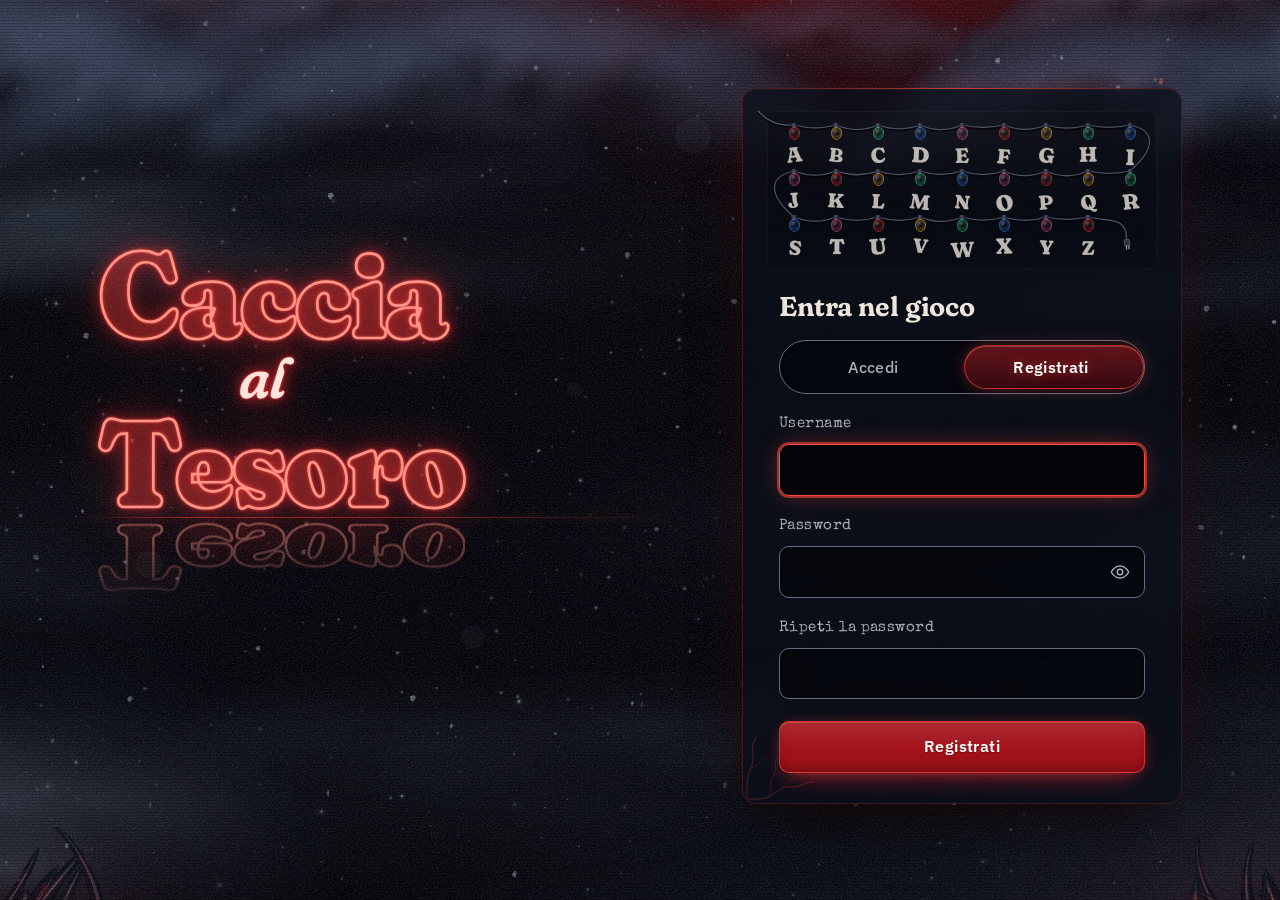
==== commit e9760a4b: "fix(cache): version the CSS and JS links so returning players get the new look GitHub Pages lets bro" ====
--- a/index.html
+++ b/index.html
@@ -30,8 +30,8 @@
   <link rel="preconnect" href="https://fonts.googleapis.com">
   <link rel="preconnect" href="https://fonts.gstatic.com" crossorigin>
   <link rel="stylesheet" href="https://fonts.googleapis.com/css2?family=Fraunces:ital,opsz,wght,SOFT,WONK@0,72,400..900,0..100,0..1;1,72,400..600,100,1&family=IBM+Plex+Sans:ital,wght@0,400;0,500;0,600;1,400&family=Special+Elite&display=swap">
-  <link rel="stylesheet" href="style.css">
-  <link rel="stylesheet" href="motion.css">
+  <link rel="stylesheet" href="style.css?v=20261106">
+  <link rel="stylesheet" href="motion.css?v=20261106">
 </head>
 <body>
   <!--
@@ -134,11 +134,11 @@
     </section>
   </main>
 
-  <script src="config.js"></script>
-  <script src="upside.js"></script>
-  <script src="shadows.js"></script>
-  <script src="crystal.js"></script>
-  <script src="lights.js"></script>
-  <script src="app.js"></script>
+  <script src="config.js?v=20261106"></script>
+  <script src="upside.js?v=20261106"></script>
+  <script src="shadows.js?v=20261106"></script>
+  <script src="crystal.js?v=20261106"></script>
+  <script src="lights.js?v=20261106"></script>
+  <script src="app.js?v=20261106"></script>
 </body>
 </html>
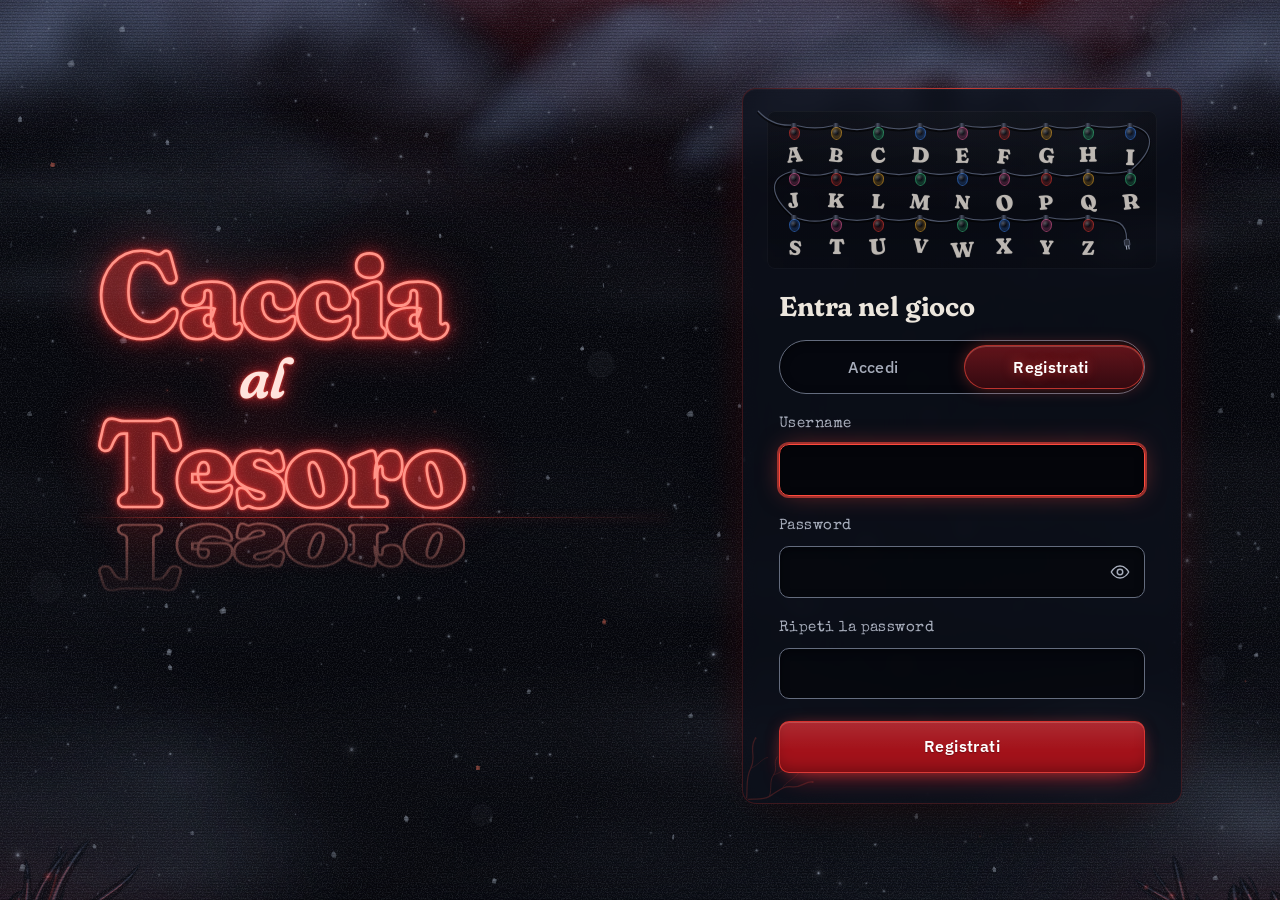
==== commit 5dae83eb: "feat(enigma finale): show the final riddle in the list, sealed The final riddle (p6) is announced in" ====
--- a/index.html
+++ b/index.html
@@ -139,6 +139,6 @@
   <script src="shadows.js?v=20261106"></script>
   <script src="crystal.js?v=20261106"></script>
   <script src="lights.js?v=20261106"></script>
-  <script src="app.js?v=20261106"></script>
+  <script src="app.js?v=20261106b"></script>
 </body>
 </html>
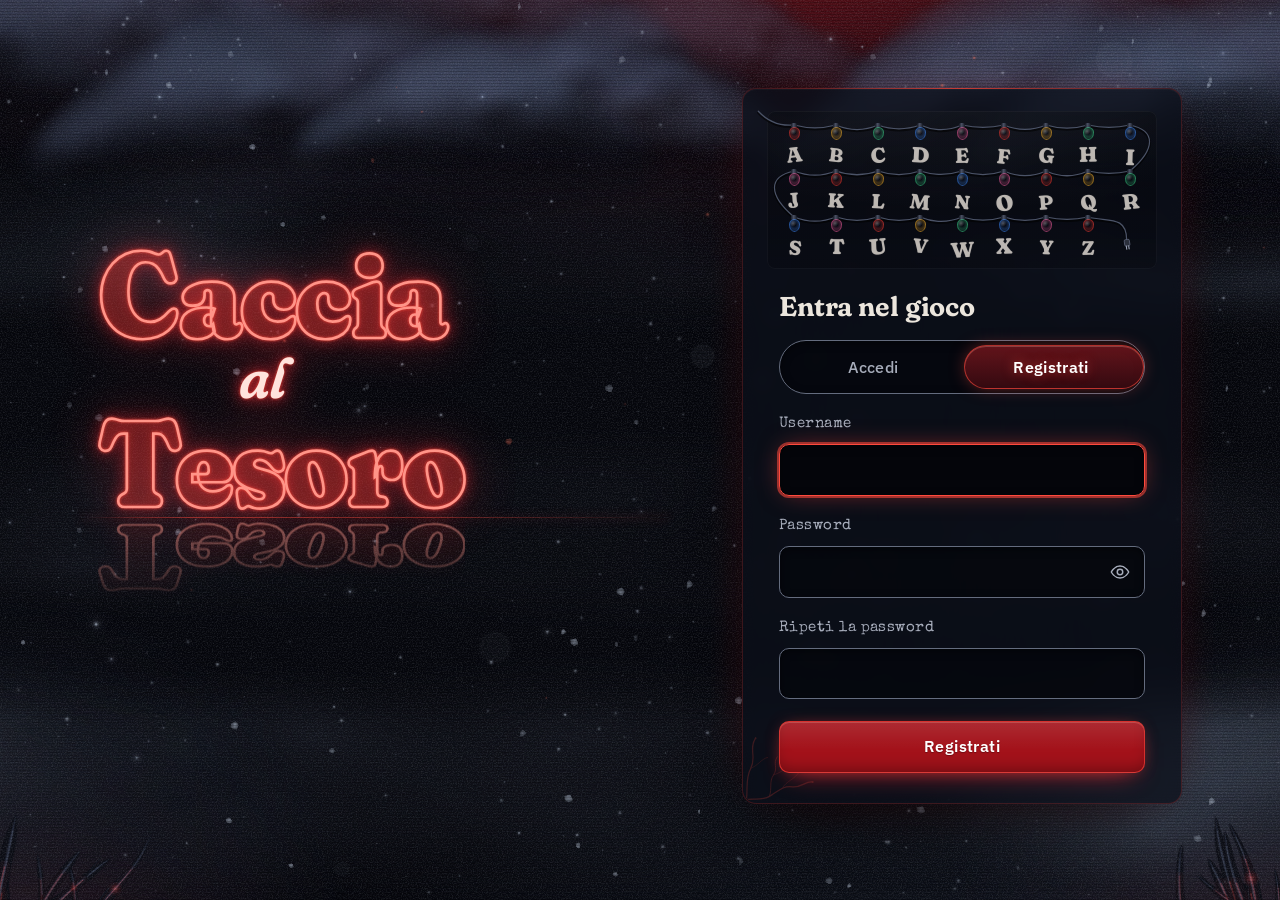
==== commit b35d9fe3: "feat(finale): drop the answer form on the final riddle and light it from the final solution The fina" ====
--- a/index.html
+++ b/index.html
@@ -139,6 +139,6 @@
   <script src="shadows.js?v=20261106"></script>
   <script src="crystal.js?v=20261106"></script>
   <script src="lights.js?v=20261106"></script>
-  <script src="app.js?v=20261106b"></script>
+  <script src="app.js?v=20261108b"></script>
 </body>
 </html>
--- a/style.css
+++ b/style.css
@@ -1878,6 +1878,11 @@
   border-top: 1px dashed rgba(var(--ash-rgb), 0.2);
 }
 
+/* The final solution, under the index tiles once the final riddle is open. */
+.final-answer {
+  margin-top: 32px;
+}
+
 .answer-label {
   display: block;
   margin-bottom: 10px;
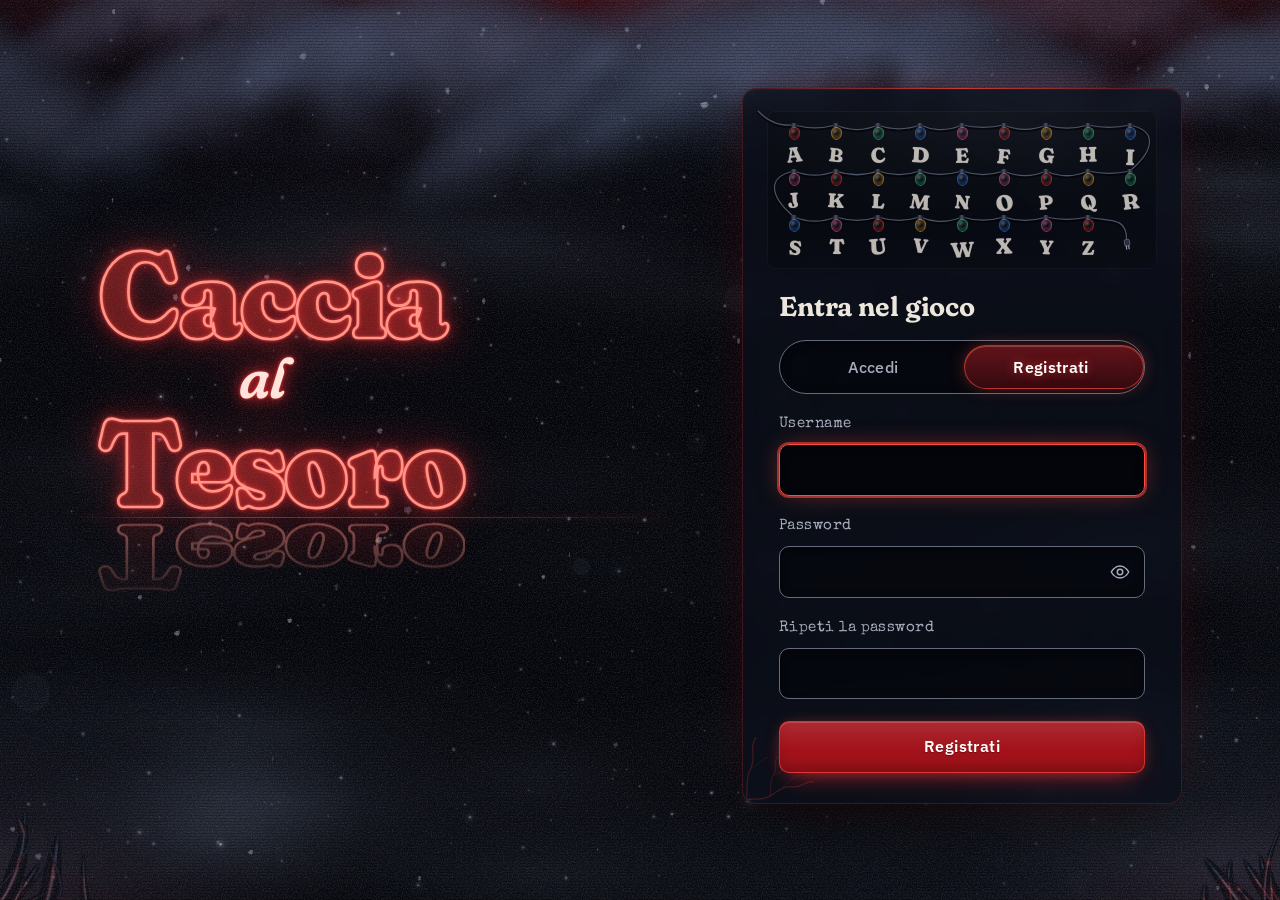
==== commit 39187210: "fix(video): drop the pre-play seek that froze the bar at 0:00 on iPhone Every player sought to 0.001" ====
--- a/index.html
+++ b/index.html
@@ -139,6 +139,6 @@
   <script src="shadows.js?v=20261106"></script>
   <script src="crystal.js?v=20261106"></script>
   <script src="lights.js?v=20261106"></script>
-  <script src="app.js?v=20261108b"></script>
+  <script src="app.js?v=20261108c"></script>
 </body>
 </html>
